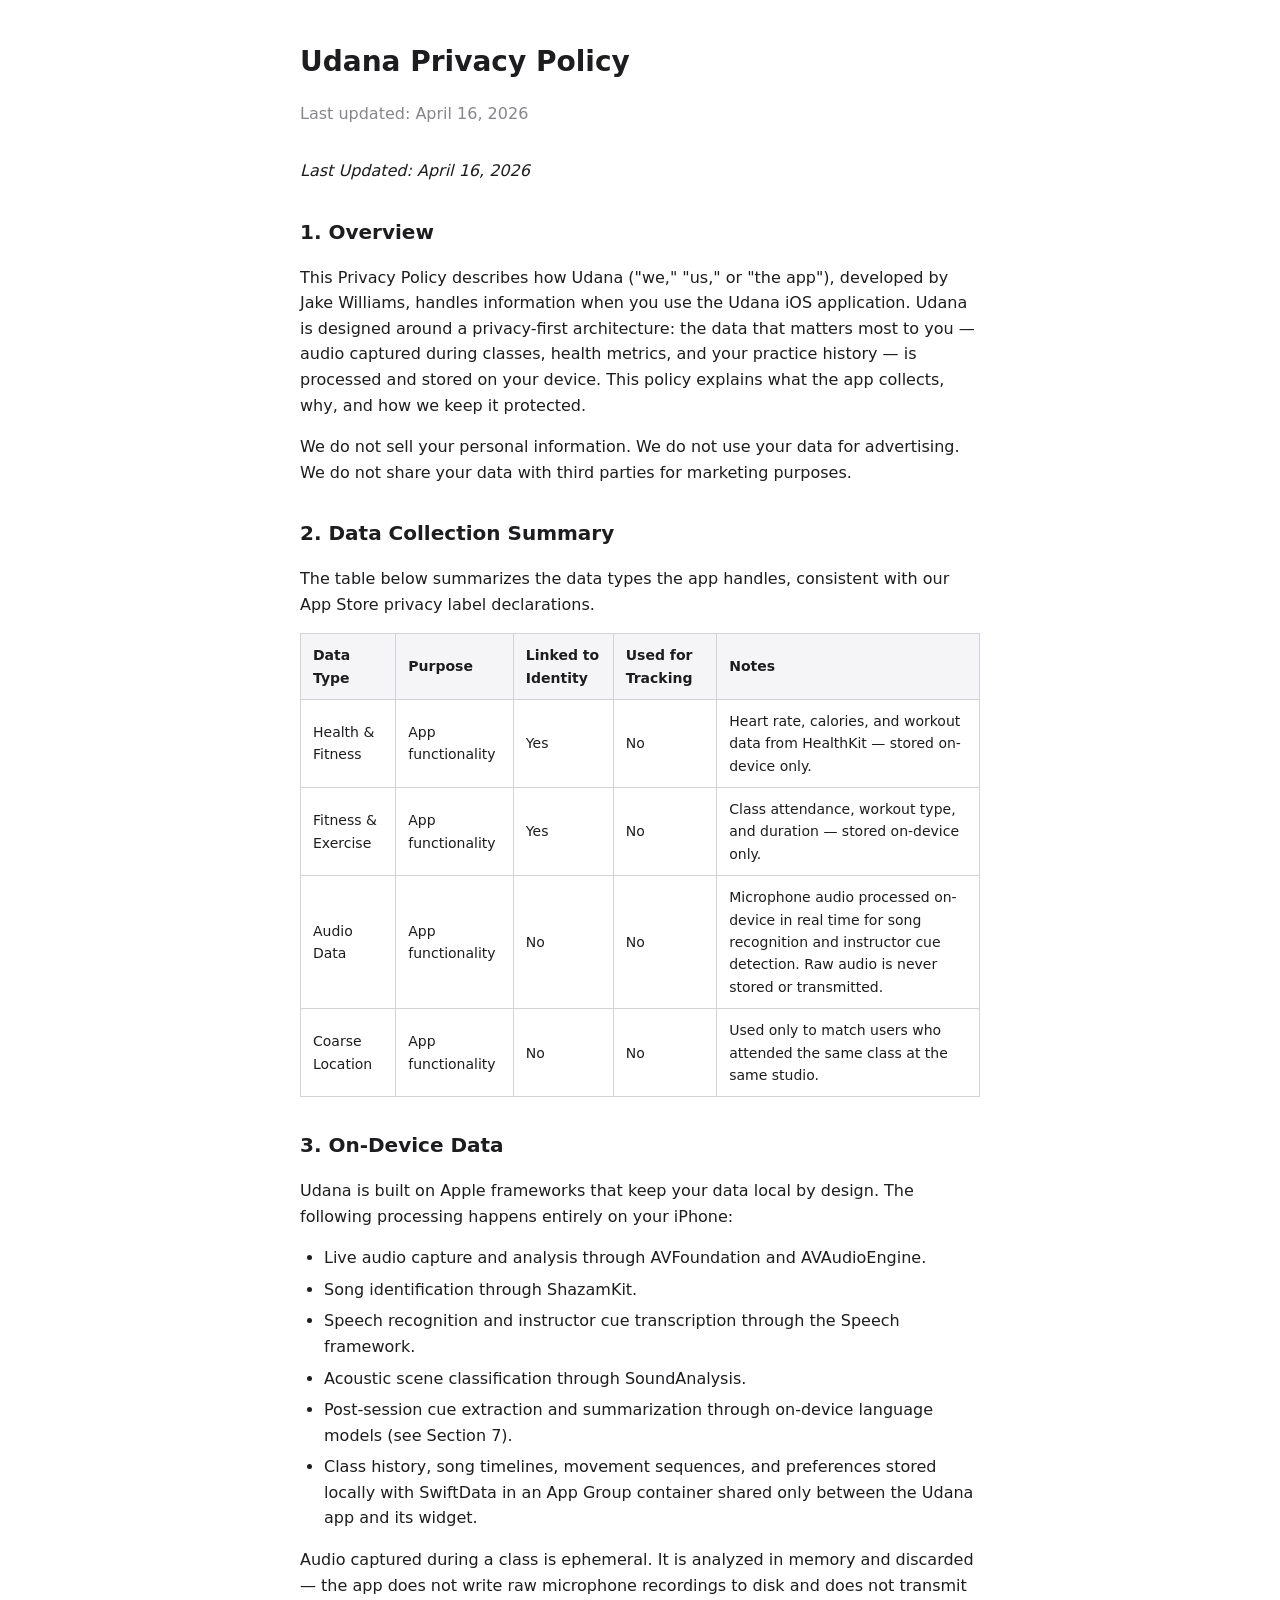
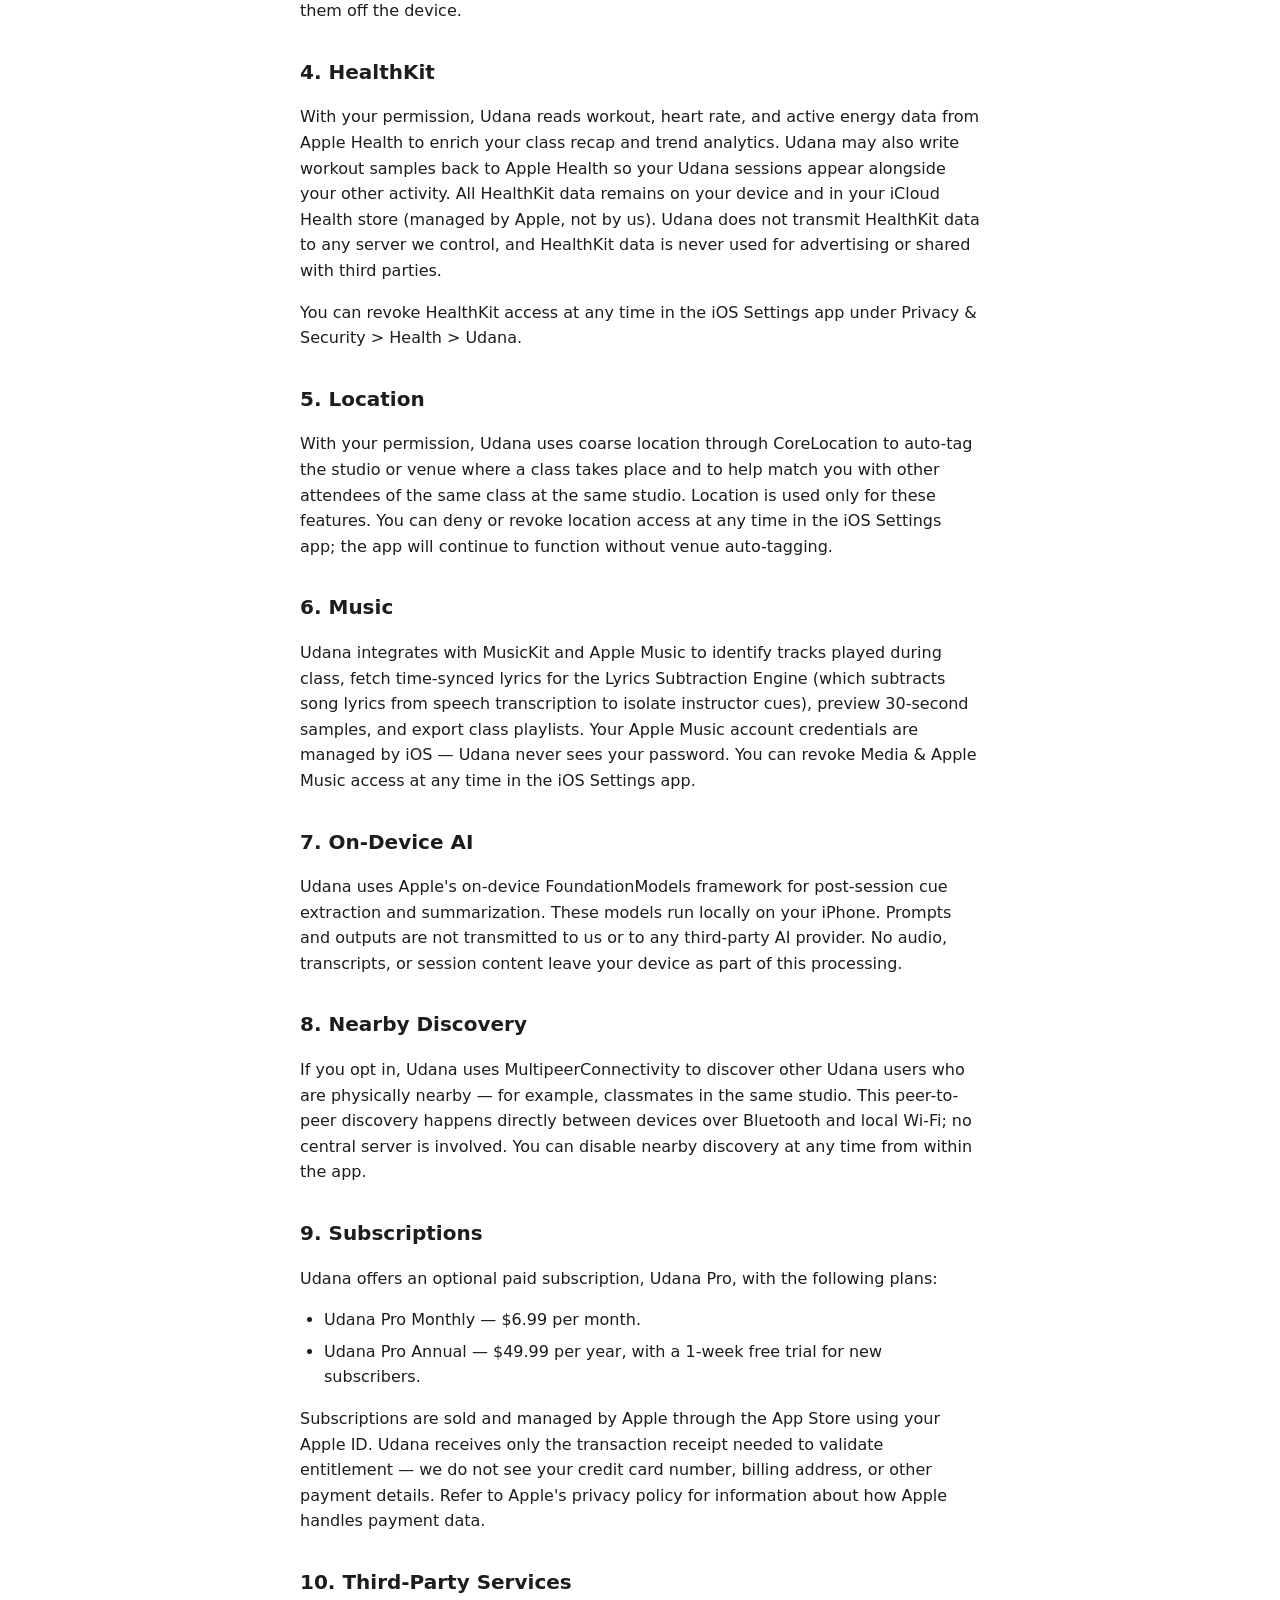
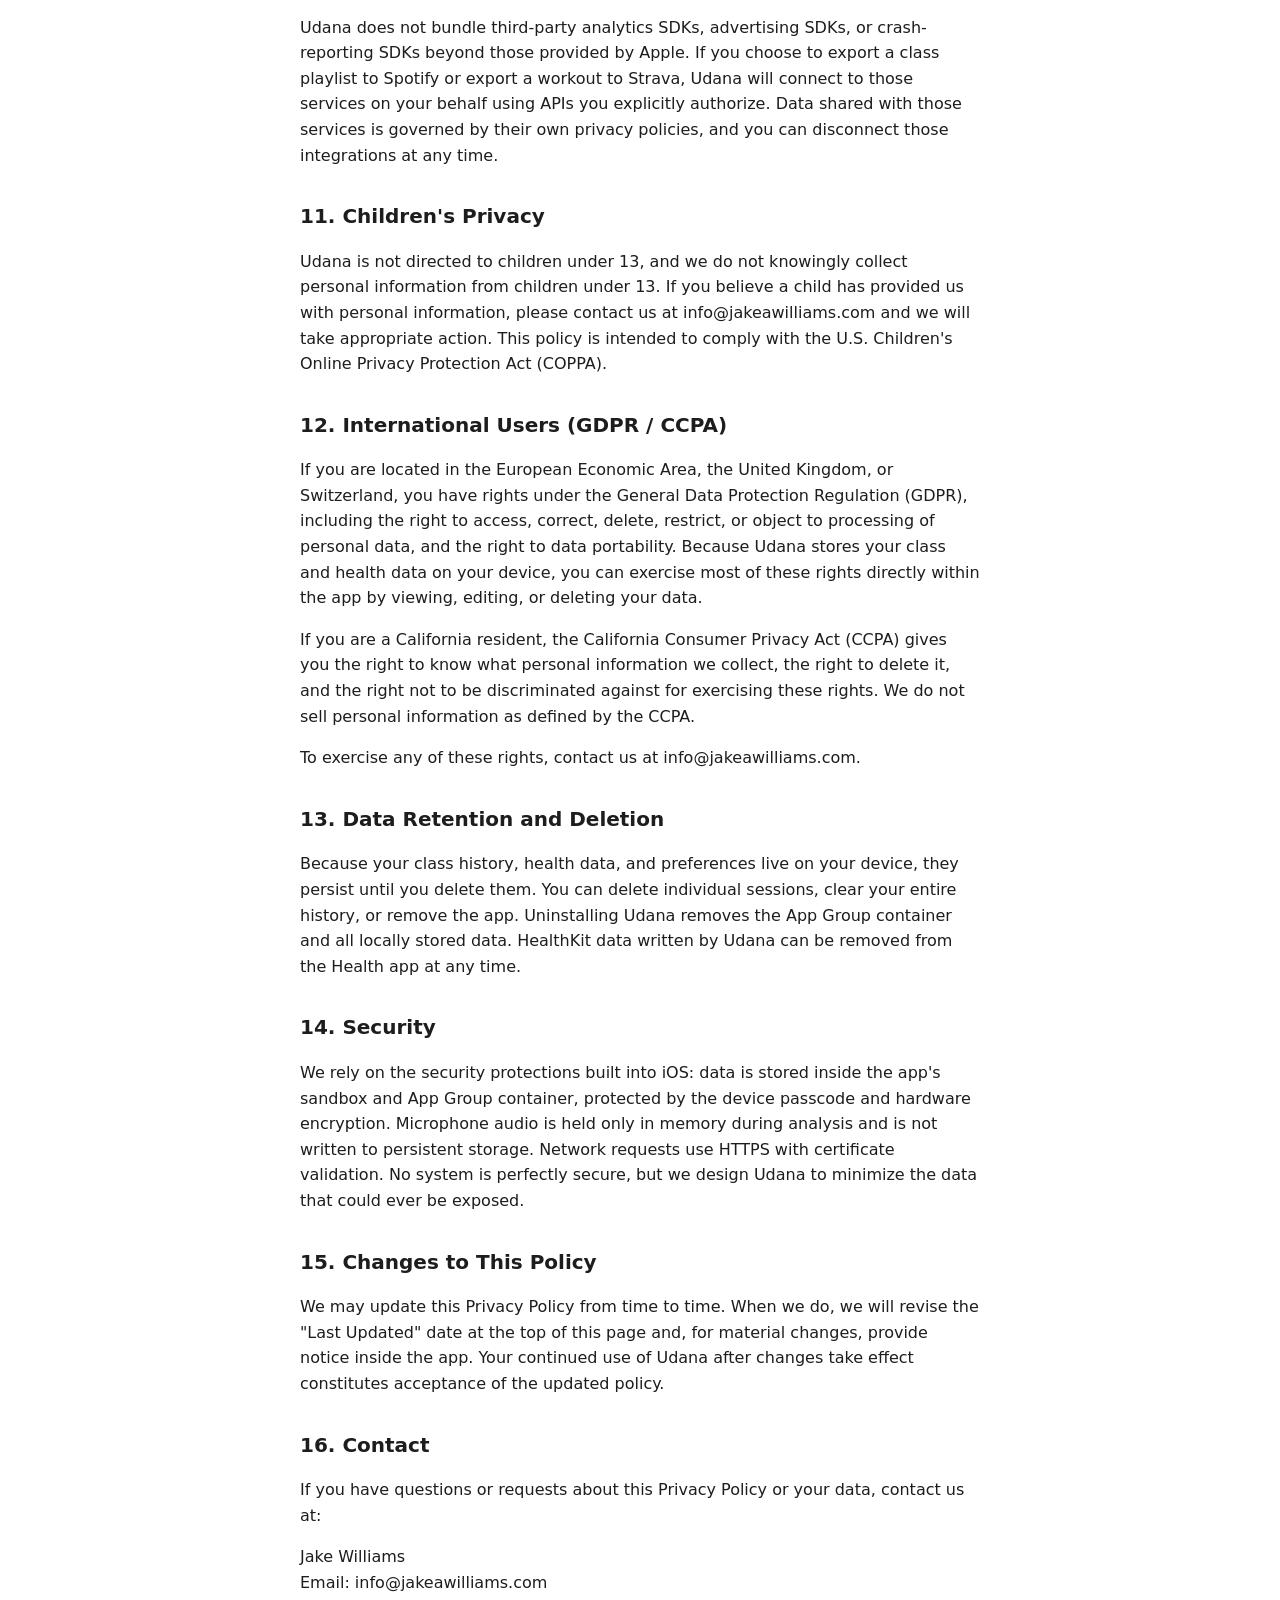
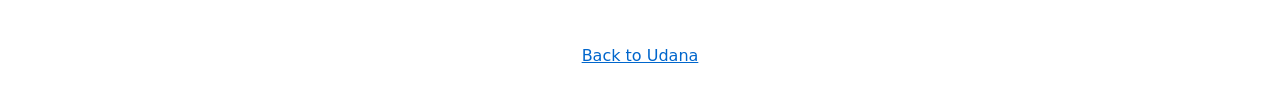
==== privacy-policy.html @ 7297b6dd "chore: initial site scaffold Generated by ios-site skill from Udana's brand book, privacy labels, an" ====
<!DOCTYPE html>
<html lang="en">
<head>
    <meta charset="UTF-8">
    <meta name="viewport" content="width=device-width, initial-scale=1.0">
    <title>Udana — Privacy Policy</title>
    <style>
        body { font-family: -apple-system, system-ui, sans-serif; max-width: 680px; margin: 40px auto; padding: 0 20px; color: #1d1d1f; line-height: 1.6; }
        h1 { font-size: 28px; margin-bottom: 8px; }
        h2 { font-size: 20px; margin-top: 32px; }
        h3 { font-size: 16px; margin-top: 20px; }
        .date { color: #86868b; margin-bottom: 32px; }
        a { color: #0066cc; }
        table { width: 100%; border-collapse: collapse; margin: 16px 0; }
        th, td { border: 1px solid #d2d2d7; padding: 10px 12px; text-align: left; font-size: 14px; }
        th { background: #f5f5f7; font-weight: 600; }
        ul { padding-left: 24px; }
        li { margin-bottom: 6px; }
    </style>
</head>
<body>
    <h1>Udana Privacy Policy</h1>
    <p class="date">Last updated: April 16, 2026</p>

    <p><em>Last Updated: April 16, 2026</em></p><h2>1. Overview</h2><p>This Privacy Policy describes how Udana ("we," "us," or "the app"), developed by Jake Williams, handles information when you use the Udana iOS application. Udana is designed around a privacy-first architecture: the data that matters most to you — audio captured during classes, health metrics, and your practice history — is processed and stored on your device. This policy explains what the app collects, why, and how we keep it protected.</p><p>We do not sell your personal information. We do not use your data for advertising. We do not share your data with third parties for marketing purposes.</p><h2>2. Data Collection Summary</h2><p>The table below summarizes the data types the app handles, consistent with our App Store privacy label declarations.</p><table><tr><th>Data Type</th><th>Purpose</th><th>Linked to Identity</th><th>Used for Tracking</th><th>Notes</th></tr><tr><td>Health &amp; Fitness</td><td>App functionality</td><td>Yes</td><td>No</td><td>Heart rate, calories, and workout data from HealthKit — stored on-device only.</td></tr><tr><td>Fitness &amp; Exercise</td><td>App functionality</td><td>Yes</td><td>No</td><td>Class attendance, workout type, and duration — stored on-device only.</td></tr><tr><td>Audio Data</td><td>App functionality</td><td>No</td><td>No</td><td>Microphone audio processed on-device in real time for song recognition and instructor cue detection. Raw audio is never stored or transmitted.</td></tr><tr><td>Coarse Location</td><td>App functionality</td><td>No</td><td>No</td><td>Used only to match users who attended the same class at the same studio.</td></tr></table><h2>3. On-Device Data</h2><p>Udana is built on Apple frameworks that keep your data local by design. The following processing happens entirely on your iPhone:</p><ul><li>Live audio capture and analysis through AVFoundation and AVAudioEngine.</li><li>Song identification through ShazamKit.</li><li>Speech recognition and instructor cue transcription through the Speech framework.</li><li>Acoustic scene classification through SoundAnalysis.</li><li>Post-session cue extraction and summarization through on-device language models (see Section 7).</li><li>Class history, song timelines, movement sequences, and preferences stored locally with SwiftData in an App Group container shared only between the Udana app and its widget.</li></ul><p>Audio captured during a class is ephemeral. It is analyzed in memory and discarded — the app does not write raw microphone recordings to disk and does not transmit them off the device.</p><h2>4. HealthKit</h2><p>With your permission, Udana reads workout, heart rate, and active energy data from Apple Health to enrich your class recap and trend analytics. Udana may also write workout samples back to Apple Health so your Udana sessions appear alongside your other activity. All HealthKit data remains on your device and in your iCloud Health store (managed by Apple, not by us). Udana does not transmit HealthKit data to any server we control, and HealthKit data is never used for advertising or shared with third parties.</p><p>You can revoke HealthKit access at any time in the iOS Settings app under Privacy &amp; Security &gt; Health &gt; Udana.</p><h2>5. Location</h2><p>With your permission, Udana uses coarse location through CoreLocation to auto-tag the studio or venue where a class takes place and to help match you with other attendees of the same class at the same studio. Location is used only for these features. You can deny or revoke location access at any time in the iOS Settings app; the app will continue to function without venue auto-tagging.</p><h2>6. Music</h2><p>Udana integrates with MusicKit and Apple Music to identify tracks played during class, fetch time-synced lyrics for the Lyrics Subtraction Engine (which subtracts song lyrics from speech transcription to isolate instructor cues), preview 30-second samples, and export class playlists. Your Apple Music account credentials are managed by iOS — Udana never sees your password. You can revoke Media &amp; Apple Music access at any time in the iOS Settings app.</p><h2>7. On-Device AI</h2><p>Udana uses Apple's on-device FoundationModels framework for post-session cue extraction and summarization. These models run locally on your iPhone. Prompts and outputs are not transmitted to us or to any third-party AI provider. No audio, transcripts, or session content leave your device as part of this processing.</p><h2>8. Nearby Discovery</h2><p>If you opt in, Udana uses MultipeerConnectivity to discover other Udana users who are physically nearby — for example, classmates in the same studio. This peer-to-peer discovery happens directly between devices over Bluetooth and local Wi-Fi; no central server is involved. You can disable nearby discovery at any time from within the app.</p><h2>9. Subscriptions</h2><p>Udana offers an optional paid subscription, Udana Pro, with the following plans:</p><ul><li>Udana Pro Monthly — $6.99 per month.</li><li>Udana Pro Annual — $49.99 per year, with a 1-week free trial for new subscribers.</li></ul><p>Subscriptions are sold and managed by Apple through the App Store using your Apple ID. Udana receives only the transaction receipt needed to validate entitlement — we do not see your credit card number, billing address, or other payment details. Refer to Apple's privacy policy for information about how Apple handles payment data.</p><h2>10. Third-Party Services</h2><p>Udana does not bundle third-party analytics SDKs, advertising SDKs, or crash-reporting SDKs beyond those provided by Apple. If you choose to export a class playlist to Spotify or export a workout to Strava, Udana will connect to those services on your behalf using APIs you explicitly authorize. Data shared with those services is governed by their own privacy policies, and you can disconnect those integrations at any time.</p><h2>11. Children's Privacy</h2><p>Udana is not directed to children under 13, and we do not knowingly collect personal information from children under 13. If you believe a child has provided us with personal information, please contact us at info@jakeawilliams.com and we will take appropriate action. This policy is intended to comply with the U.S. Children's Online Privacy Protection Act (COPPA).</p><h2>12. International Users (GDPR / CCPA)</h2><p>If you are located in the European Economic Area, the United Kingdom, or Switzerland, you have rights under the General Data Protection Regulation (GDPR), including the right to access, correct, delete, restrict, or object to processing of personal data, and the right to data portability. Because Udana stores your class and health data on your device, you can exercise most of these rights directly within the app by viewing, editing, or deleting your data.</p><p>If you are a California resident, the California Consumer Privacy Act (CCPA) gives you the right to know what personal information we collect, the right to delete it, and the right not to be discriminated against for exercising these rights. We do not sell personal information as defined by the CCPA.</p><p>To exercise any of these rights, contact us at info@jakeawilliams.com.</p><h2>13. Data Retention and Deletion</h2><p>Because your class history, health data, and preferences live on your device, they persist until you delete them. You can delete individual sessions, clear your entire history, or remove the app. Uninstalling Udana removes the App Group container and all locally stored data. HealthKit data written by Udana can be removed from the Health app at any time.</p><h2>14. Security</h2><p>We rely on the security protections built into iOS: data is stored inside the app's sandbox and App Group container, protected by the device passcode and hardware encryption. Microphone audio is held only in memory during analysis and is not written to persistent storage. Network requests use HTTPS with certificate validation. No system is perfectly secure, but we design Udana to minimize the data that could ever be exposed.</p><h2>15. Changes to This Policy</h2><p>We may update this Privacy Policy from time to time. When we do, we will revise the "Last Updated" date at the top of this page and, for material changes, provide notice inside the app. Your continued use of Udana after changes take effect constitutes acceptance of the updated policy.</p><h2>16. Contact</h2><p>If you have questions or requests about this Privacy Policy or your data, contact us at:</p><p>Jake Williams<br>Email: info@jakeawilliams.com</p>

    <p style="margin-top: 48px; text-align: center;"><a href="index.html">Back to Udana</a></p>
</body>
</html>
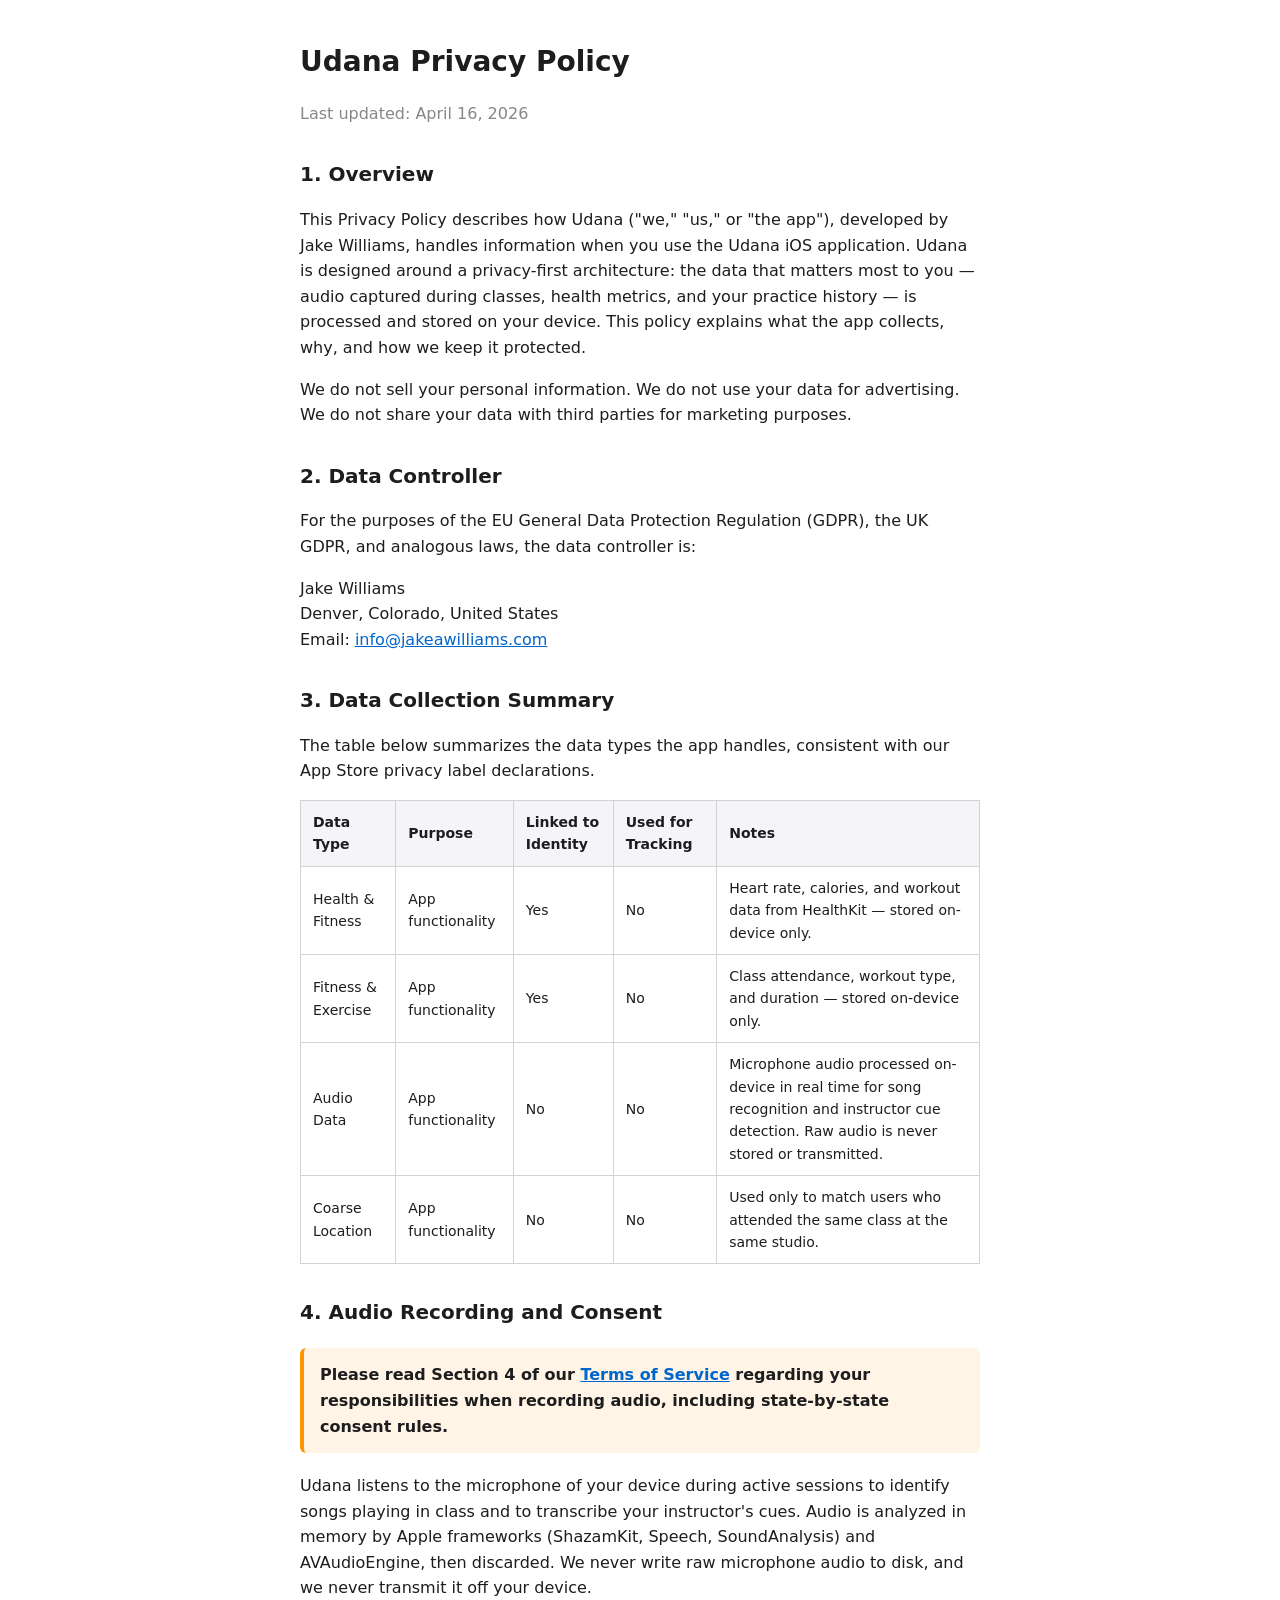
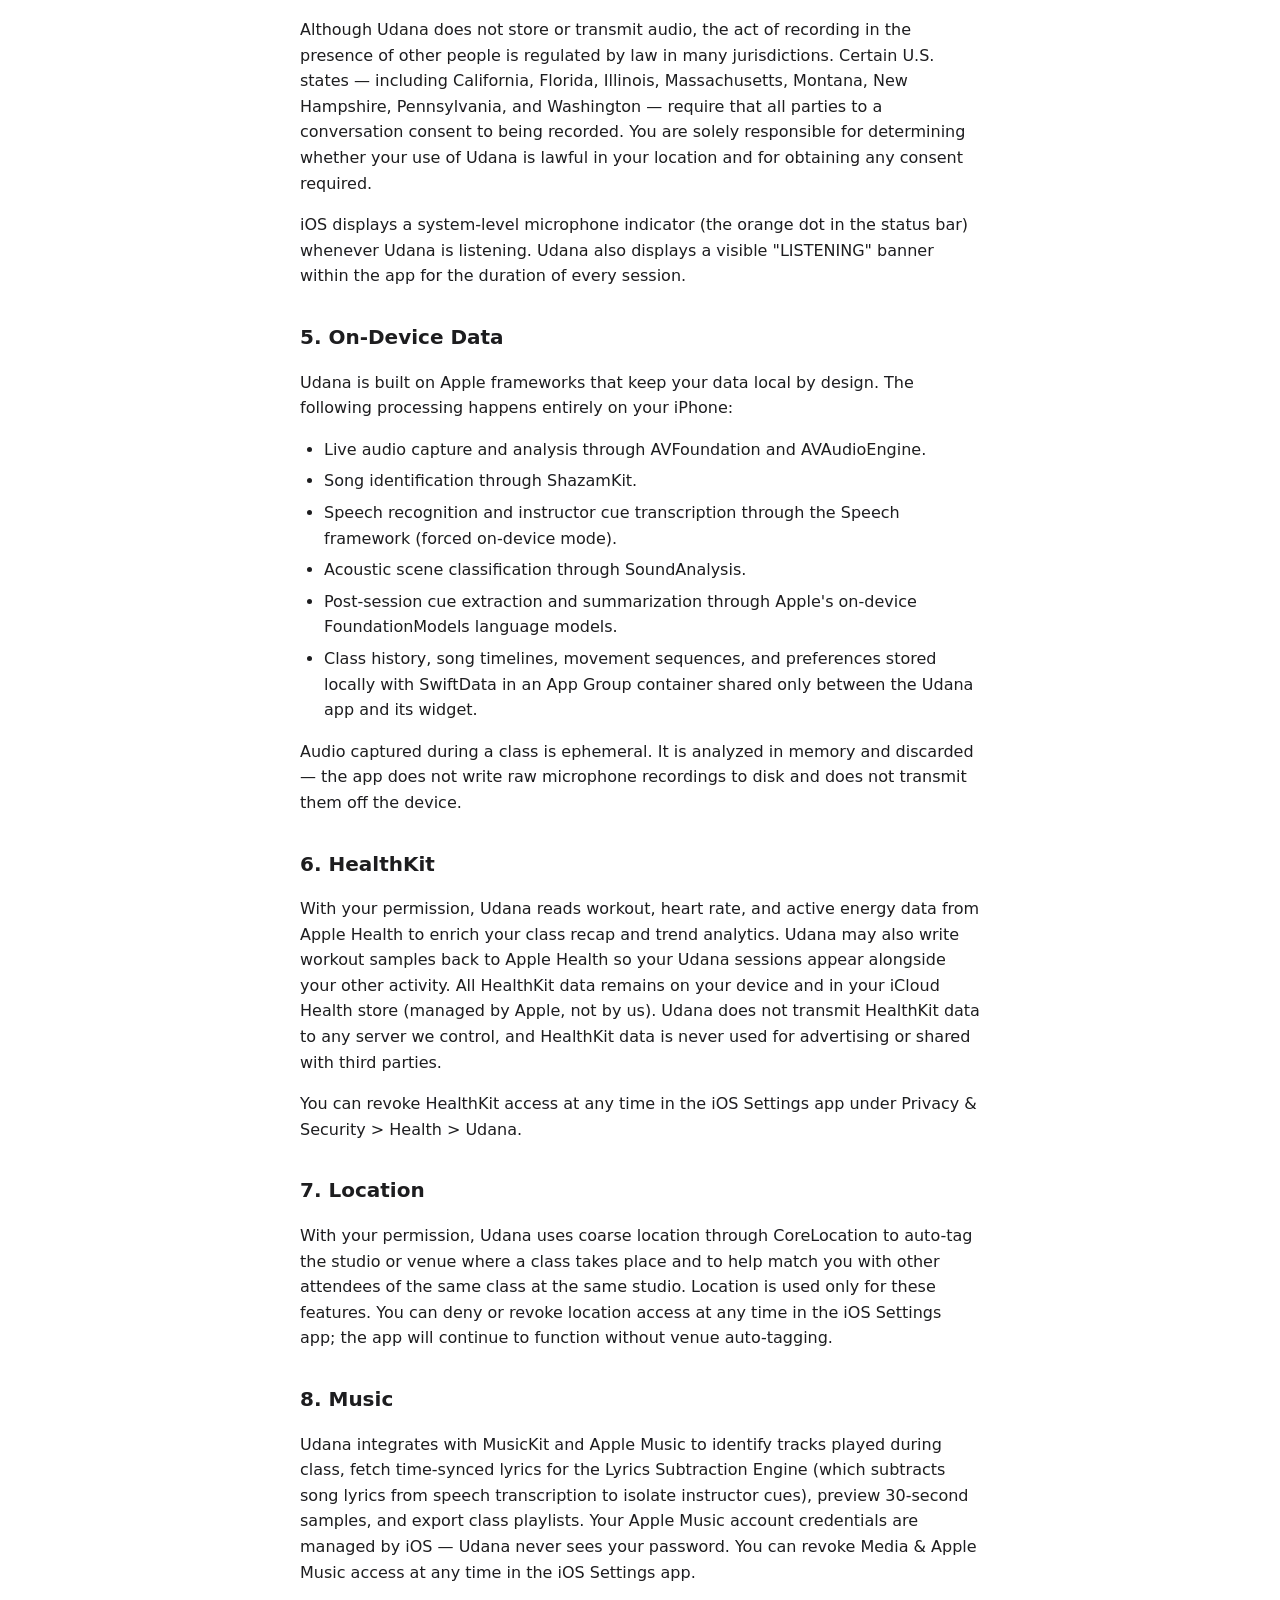
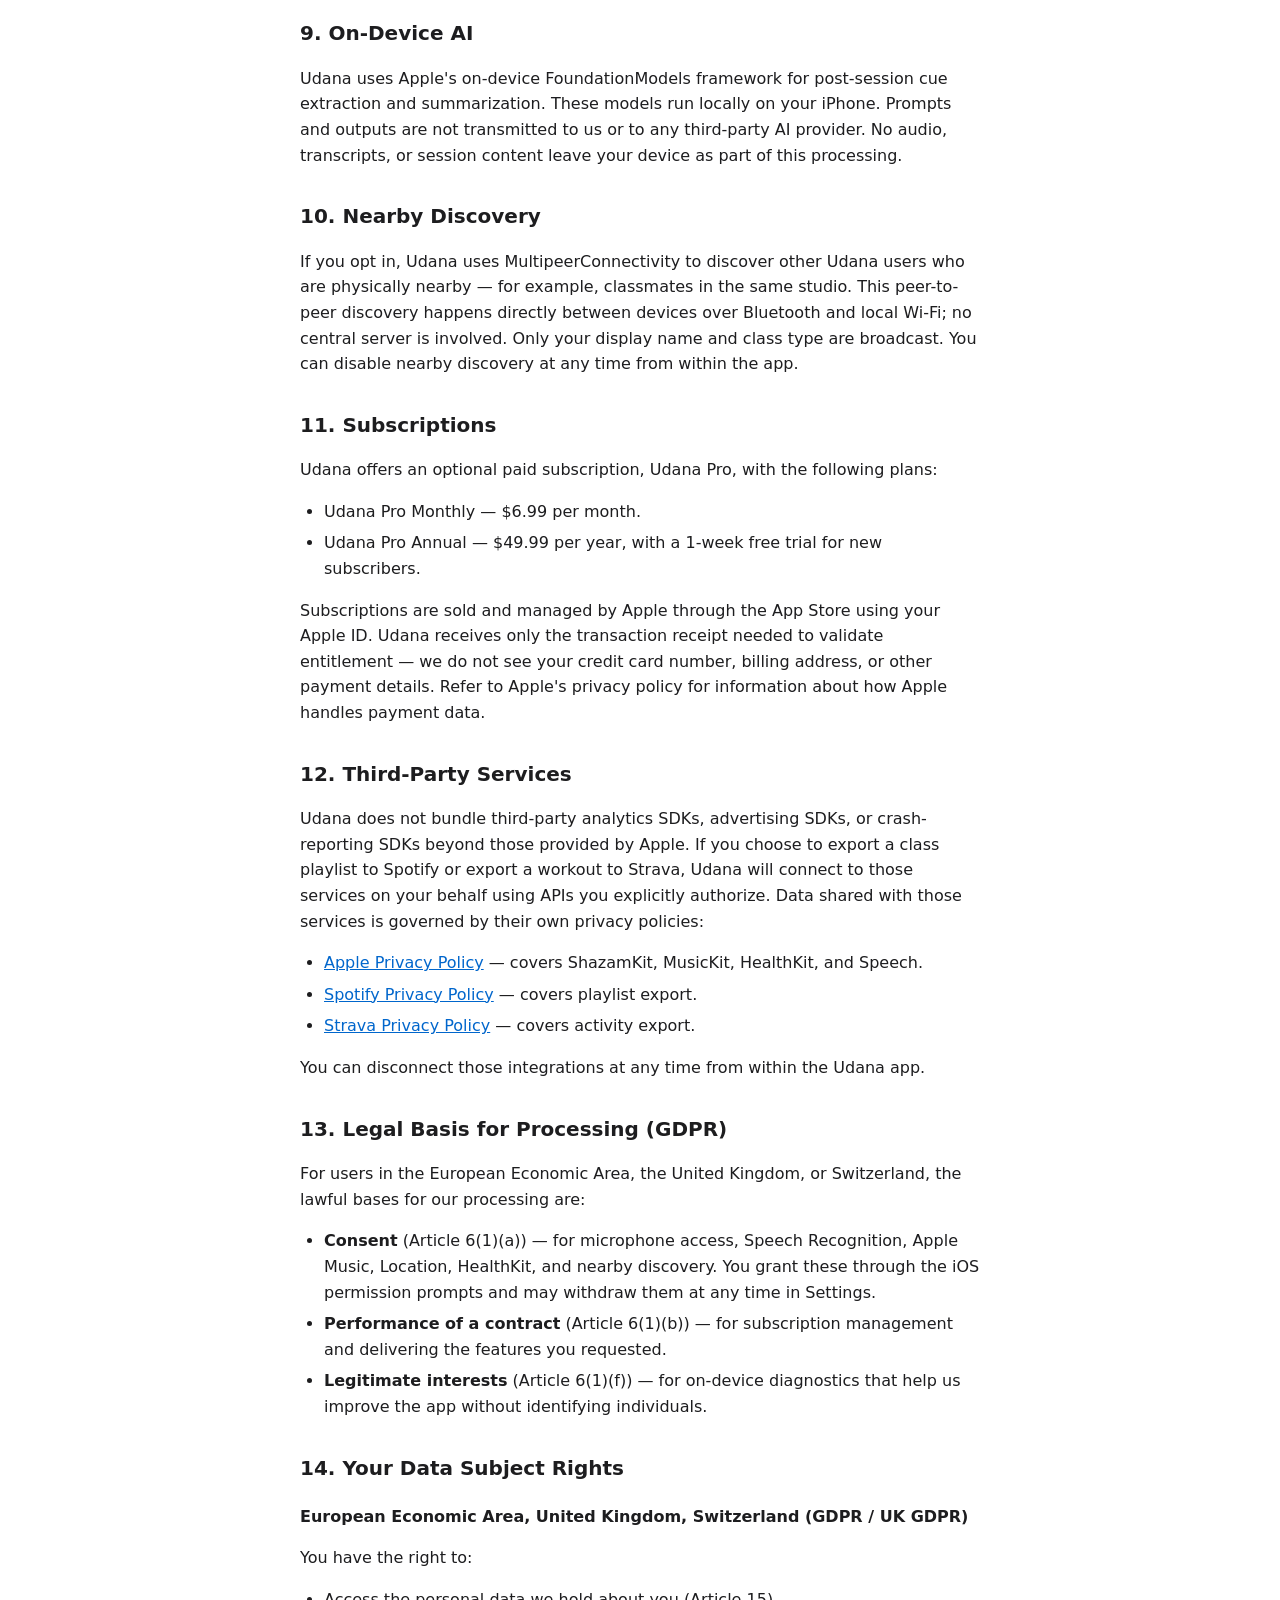
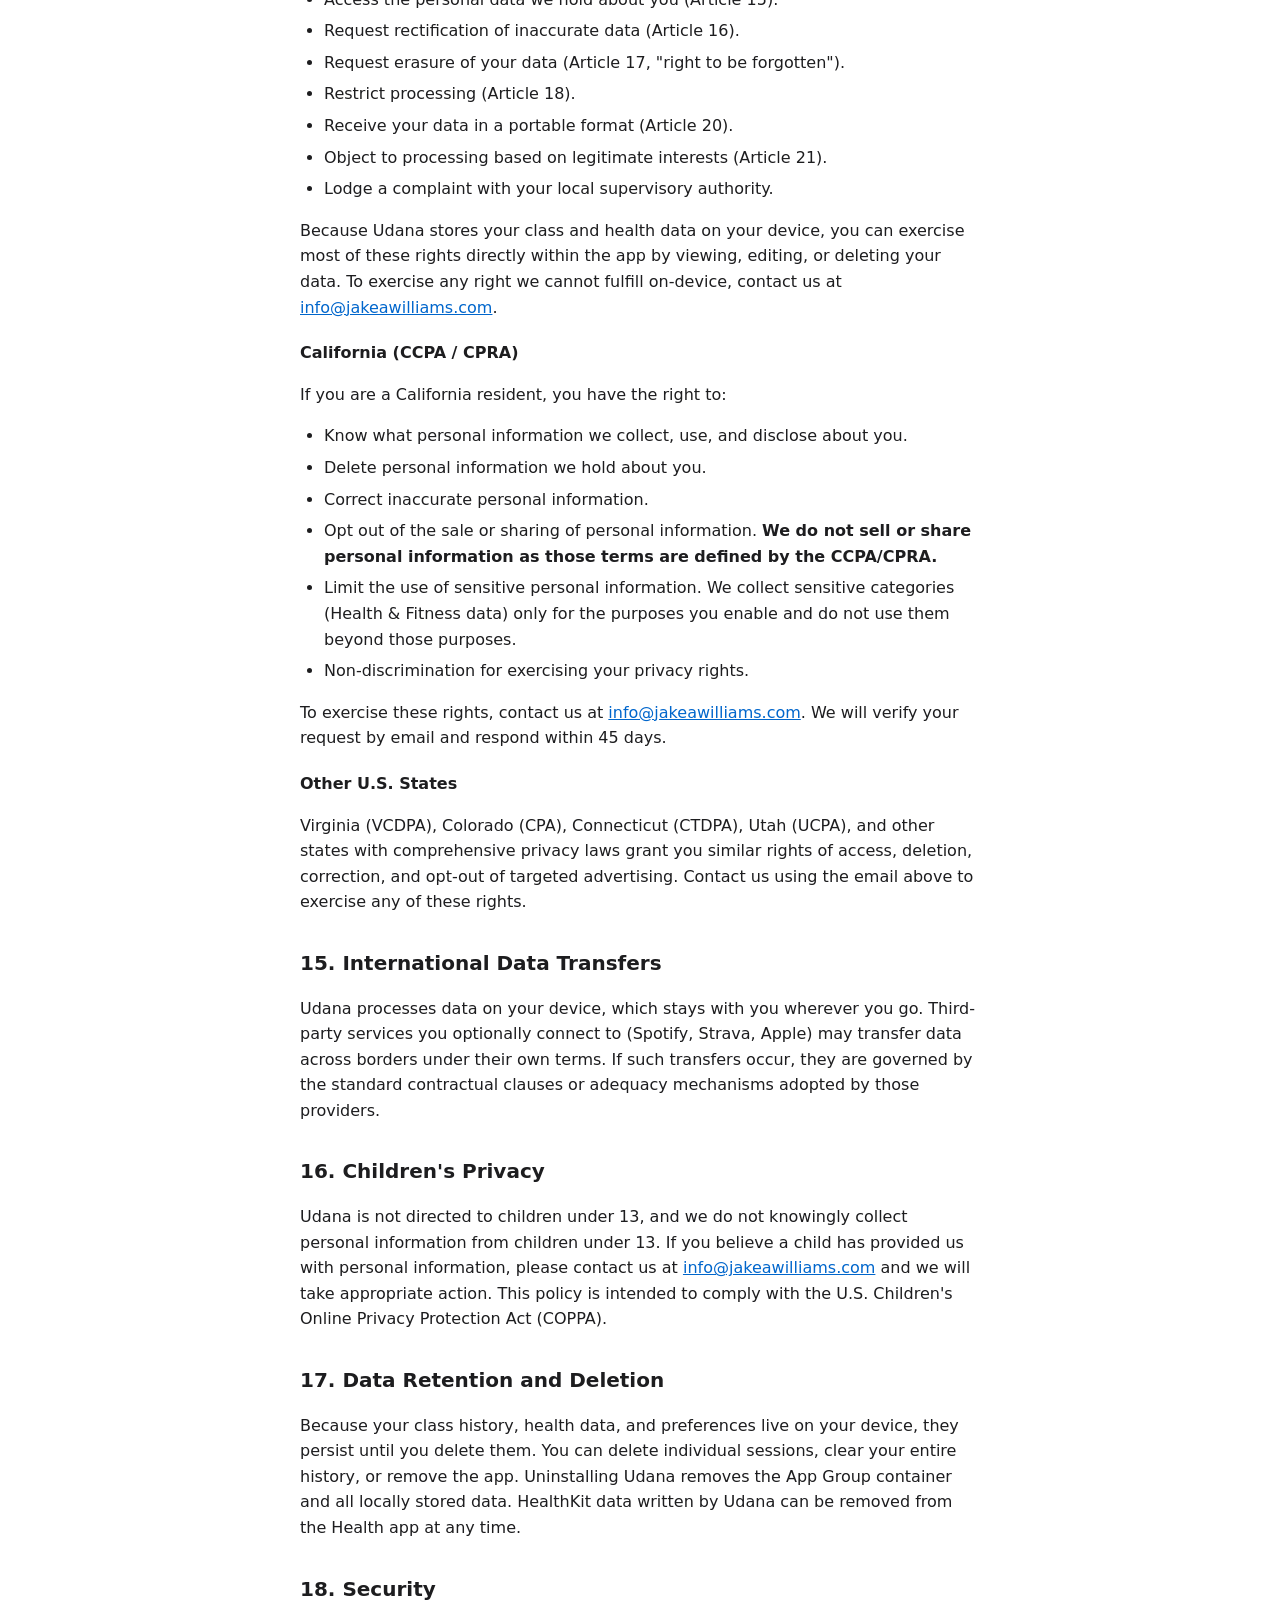
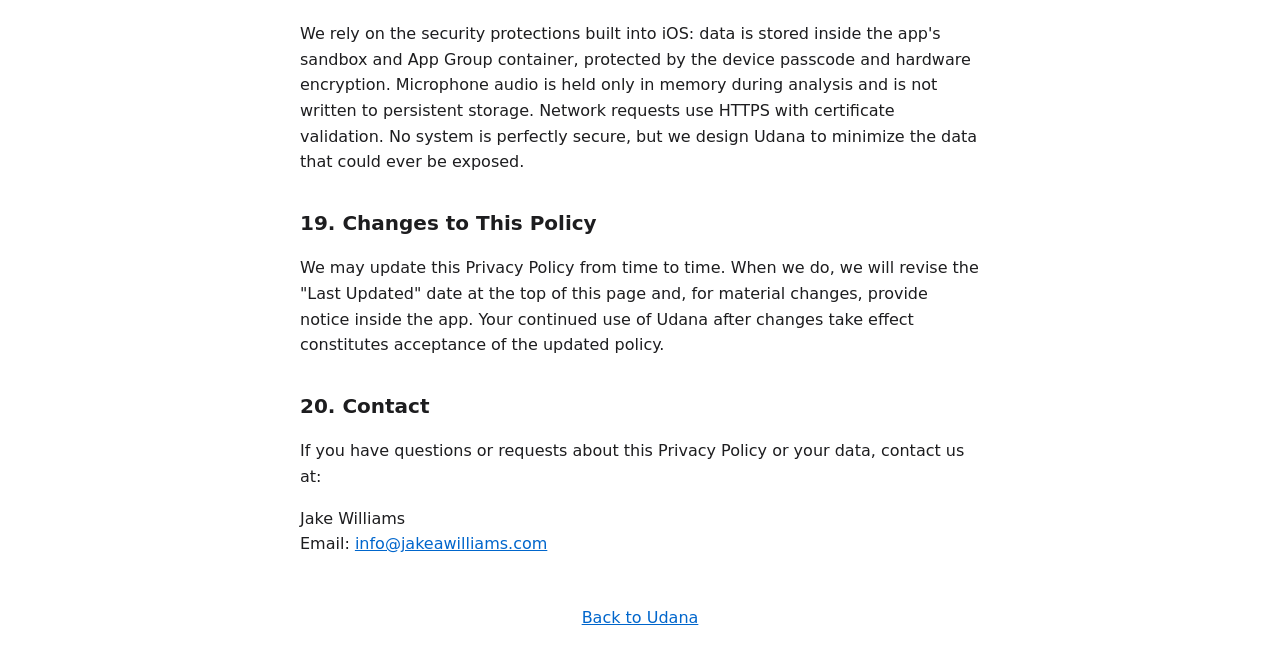
==== commit 4ab9e832: "docs(legal): expand Privacy Policy + Terms with state-by-state recording consent Add Section 4 to Te" ====
--- a/privacy-policy.html
+++ b/privacy-policy.html
@@ -10,6 +10,7 @@
         h2 { font-size: 20px; margin-top: 32px; }
         h3 { font-size: 16px; margin-top: 20px; }
         .date { color: #86868b; margin-bottom: 32px; }
+        .callout { background: #fff4e5; border-left: 4px solid #ff9500; padding: 14px 16px; border-radius: 6px; margin: 20px 0; }
         a { color: #0066cc; }
         table { width: 100%; border-collapse: collapse; margin: 16px 0; }
         th, td { border: 1px solid #d2d2d7; padding: 10px 12px; text-align: left; font-size: 14px; }
@@ -22,7 +23,132 @@
     <h1>Udana Privacy Policy</h1>
     <p class="date">Last updated: April 16, 2026</p>
 
-    <p><em>Last Updated: April 16, 2026</em></p><h2>1. Overview</h2><p>This Privacy Policy describes how Udana ("we," "us," or "the app"), developed by Jake Williams, handles information when you use the Udana iOS application. Udana is designed around a privacy-first architecture: the data that matters most to you — audio captured during classes, health metrics, and your practice history — is processed and stored on your device. This policy explains what the app collects, why, and how we keep it protected.</p><p>We do not sell your personal information. We do not use your data for advertising. We do not share your data with third parties for marketing purposes.</p><h2>2. Data Collection Summary</h2><p>The table below summarizes the data types the app handles, consistent with our App Store privacy label declarations.</p><table><tr><th>Data Type</th><th>Purpose</th><th>Linked to Identity</th><th>Used for Tracking</th><th>Notes</th></tr><tr><td>Health &amp; Fitness</td><td>App functionality</td><td>Yes</td><td>No</td><td>Heart rate, calories, and workout data from HealthKit — stored on-device only.</td></tr><tr><td>Fitness &amp; Exercise</td><td>App functionality</td><td>Yes</td><td>No</td><td>Class attendance, workout type, and duration — stored on-device only.</td></tr><tr><td>Audio Data</td><td>App functionality</td><td>No</td><td>No</td><td>Microphone audio processed on-device in real time for song recognition and instructor cue detection. Raw audio is never stored or transmitted.</td></tr><tr><td>Coarse Location</td><td>App functionality</td><td>No</td><td>No</td><td>Used only to match users who attended the same class at the same studio.</td></tr></table><h2>3. On-Device Data</h2><p>Udana is built on Apple frameworks that keep your data local by design. The following processing happens entirely on your iPhone:</p><ul><li>Live audio capture and analysis through AVFoundation and AVAudioEngine.</li><li>Song identification through ShazamKit.</li><li>Speech recognition and instructor cue transcription through the Speech framework.</li><li>Acoustic scene classification through SoundAnalysis.</li><li>Post-session cue extraction and summarization through on-device language models (see Section 7).</li><li>Class history, song timelines, movement sequences, and preferences stored locally with SwiftData in an App Group container shared only between the Udana app and its widget.</li></ul><p>Audio captured during a class is ephemeral. It is analyzed in memory and discarded — the app does not write raw microphone recordings to disk and does not transmit them off the device.</p><h2>4. HealthKit</h2><p>With your permission, Udana reads workout, heart rate, and active energy data from Apple Health to enrich your class recap and trend analytics. Udana may also write workout samples back to Apple Health so your Udana sessions appear alongside your other activity. All HealthKit data remains on your device and in your iCloud Health store (managed by Apple, not by us). Udana does not transmit HealthKit data to any server we control, and HealthKit data is never used for advertising or shared with third parties.</p><p>You can revoke HealthKit access at any time in the iOS Settings app under Privacy &amp; Security &gt; Health &gt; Udana.</p><h2>5. Location</h2><p>With your permission, Udana uses coarse location through CoreLocation to auto-tag the studio or venue where a class takes place and to help match you with other attendees of the same class at the same studio. Location is used only for these features. You can deny or revoke location access at any time in the iOS Settings app; the app will continue to function without venue auto-tagging.</p><h2>6. Music</h2><p>Udana integrates with MusicKit and Apple Music to identify tracks played during class, fetch time-synced lyrics for the Lyrics Subtraction Engine (which subtracts song lyrics from speech transcription to isolate instructor cues), preview 30-second samples, and export class playlists. Your Apple Music account credentials are managed by iOS — Udana never sees your password. You can revoke Media &amp; Apple Music access at any time in the iOS Settings app.</p><h2>7. On-Device AI</h2><p>Udana uses Apple's on-device FoundationModels framework for post-session cue extraction and summarization. These models run locally on your iPhone. Prompts and outputs are not transmitted to us or to any third-party AI provider. No audio, transcripts, or session content leave your device as part of this processing.</p><h2>8. Nearby Discovery</h2><p>If you opt in, Udana uses MultipeerConnectivity to discover other Udana users who are physically nearby — for example, classmates in the same studio. This peer-to-peer discovery happens directly between devices over Bluetooth and local Wi-Fi; no central server is involved. You can disable nearby discovery at any time from within the app.</p><h2>9. Subscriptions</h2><p>Udana offers an optional paid subscription, Udana Pro, with the following plans:</p><ul><li>Udana Pro Monthly — $6.99 per month.</li><li>Udana Pro Annual — $49.99 per year, with a 1-week free trial for new subscribers.</li></ul><p>Subscriptions are sold and managed by Apple through the App Store using your Apple ID. Udana receives only the transaction receipt needed to validate entitlement — we do not see your credit card number, billing address, or other payment details. Refer to Apple's privacy policy for information about how Apple handles payment data.</p><h2>10. Third-Party Services</h2><p>Udana does not bundle third-party analytics SDKs, advertising SDKs, or crash-reporting SDKs beyond those provided by Apple. If you choose to export a class playlist to Spotify or export a workout to Strava, Udana will connect to those services on your behalf using APIs you explicitly authorize. Data shared with those services is governed by their own privacy policies, and you can disconnect those integrations at any time.</p><h2>11. Children's Privacy</h2><p>Udana is not directed to children under 13, and we do not knowingly collect personal information from children under 13. If you believe a child has provided us with personal information, please contact us at info@jakeawilliams.com and we will take appropriate action. This policy is intended to comply with the U.S. Children's Online Privacy Protection Act (COPPA).</p><h2>12. International Users (GDPR / CCPA)</h2><p>If you are located in the European Economic Area, the United Kingdom, or Switzerland, you have rights under the General Data Protection Regulation (GDPR), including the right to access, correct, delete, restrict, or object to processing of personal data, and the right to data portability. Because Udana stores your class and health data on your device, you can exercise most of these rights directly within the app by viewing, editing, or deleting your data.</p><p>If you are a California resident, the California Consumer Privacy Act (CCPA) gives you the right to know what personal information we collect, the right to delete it, and the right not to be discriminated against for exercising these rights. We do not sell personal information as defined by the CCPA.</p><p>To exercise any of these rights, contact us at info@jakeawilliams.com.</p><h2>13. Data Retention and Deletion</h2><p>Because your class history, health data, and preferences live on your device, they persist until you delete them. You can delete individual sessions, clear your entire history, or remove the app. Uninstalling Udana removes the App Group container and all locally stored data. HealthKit data written by Udana can be removed from the Health app at any time.</p><h2>14. Security</h2><p>We rely on the security protections built into iOS: data is stored inside the app's sandbox and App Group container, protected by the device passcode and hardware encryption. Microphone audio is held only in memory during analysis and is not written to persistent storage. Network requests use HTTPS with certificate validation. No system is perfectly secure, but we design Udana to minimize the data that could ever be exposed.</p><h2>15. Changes to This Policy</h2><p>We may update this Privacy Policy from time to time. When we do, we will revise the "Last Updated" date at the top of this page and, for material changes, provide notice inside the app. Your continued use of Udana after changes take effect constitutes acceptance of the updated policy.</p><h2>16. Contact</h2><p>If you have questions or requests about this Privacy Policy or your data, contact us at:</p><p>Jake Williams<br>Email: info@jakeawilliams.com</p>
+    <h2>1. Overview</h2>
+    <p>This Privacy Policy describes how Udana ("we," "us," or "the app"), developed by Jake Williams, handles information when you use the Udana iOS application. Udana is designed around a privacy-first architecture: the data that matters most to you — audio captured during classes, health metrics, and your practice history — is processed and stored on your device. This policy explains what the app collects, why, and how we keep it protected.</p>
+    <p>We do not sell your personal information. We do not use your data for advertising. We do not share your data with third parties for marketing purposes.</p>
+
+    <h2>2. Data Controller</h2>
+    <p>For the purposes of the EU General Data Protection Regulation (GDPR), the UK GDPR, and analogous laws, the data controller is:</p>
+    <p>Jake Williams<br>Denver, Colorado, United States<br>Email: <a href="mailto:info@jakeawilliams.com">info@jakeawilliams.com</a></p>
+
+    <h2>3. Data Collection Summary</h2>
+    <p>The table below summarizes the data types the app handles, consistent with our App Store privacy label declarations.</p>
+    <table>
+        <tr><th>Data Type</th><th>Purpose</th><th>Linked to Identity</th><th>Used for Tracking</th><th>Notes</th></tr>
+        <tr><td>Health &amp; Fitness</td><td>App functionality</td><td>Yes</td><td>No</td><td>Heart rate, calories, and workout data from HealthKit — stored on-device only.</td></tr>
+        <tr><td>Fitness &amp; Exercise</td><td>App functionality</td><td>Yes</td><td>No</td><td>Class attendance, workout type, and duration — stored on-device only.</td></tr>
+        <tr><td>Audio Data</td><td>App functionality</td><td>No</td><td>No</td><td>Microphone audio processed on-device in real time for song recognition and instructor cue detection. Raw audio is never stored or transmitted.</td></tr>
+        <tr><td>Coarse Location</td><td>App functionality</td><td>No</td><td>No</td><td>Used only to match users who attended the same class at the same studio.</td></tr>
+    </table>
+
+    <h2>4. Audio Recording and Consent</h2>
+    <div class="callout">
+        <strong>Please read Section 4 of our <a href="terms-of-service.html">Terms of Service</a> regarding your responsibilities when recording audio, including state-by-state consent rules.</strong>
+    </div>
+    <p>Udana listens to the microphone of your device during active sessions to identify songs playing in class and to transcribe your instructor's cues. Audio is analyzed in memory by Apple frameworks (ShazamKit, Speech, SoundAnalysis) and AVAudioEngine, then discarded. We never write raw microphone audio to disk, and we never transmit it off your device.</p>
+    <p>Although Udana does not store or transmit audio, the act of recording in the presence of other people is regulated by law in many jurisdictions. Certain U.S. states — including California, Florida, Illinois, Massachusetts, Montana, New Hampshire, Pennsylvania, and Washington — require that all parties to a conversation consent to being recorded. You are solely responsible for determining whether your use of Udana is lawful in your location and for obtaining any consent required.</p>
+    <p>iOS displays a system-level microphone indicator (the orange dot in the status bar) whenever Udana is listening. Udana also displays a visible "LISTENING" banner within the app for the duration of every session.</p>
+
+    <h2>5. On-Device Data</h2>
+    <p>Udana is built on Apple frameworks that keep your data local by design. The following processing happens entirely on your iPhone:</p>
+    <ul>
+        <li>Live audio capture and analysis through AVFoundation and AVAudioEngine.</li>
+        <li>Song identification through ShazamKit.</li>
+        <li>Speech recognition and instructor cue transcription through the Speech framework (forced on-device mode).</li>
+        <li>Acoustic scene classification through SoundAnalysis.</li>
+        <li>Post-session cue extraction and summarization through Apple's on-device FoundationModels language models.</li>
+        <li>Class history, song timelines, movement sequences, and preferences stored locally with SwiftData in an App Group container shared only between the Udana app and its widget.</li>
+    </ul>
+    <p>Audio captured during a class is ephemeral. It is analyzed in memory and discarded — the app does not write raw microphone recordings to disk and does not transmit them off the device.</p>
+
+    <h2>6. HealthKit</h2>
+    <p>With your permission, Udana reads workout, heart rate, and active energy data from Apple Health to enrich your class recap and trend analytics. Udana may also write workout samples back to Apple Health so your Udana sessions appear alongside your other activity. All HealthKit data remains on your device and in your iCloud Health store (managed by Apple, not by us). Udana does not transmit HealthKit data to any server we control, and HealthKit data is never used for advertising or shared with third parties.</p>
+    <p>You can revoke HealthKit access at any time in the iOS Settings app under Privacy &amp; Security &gt; Health &gt; Udana.</p>
+
+    <h2>7. Location</h2>
+    <p>With your permission, Udana uses coarse location through CoreLocation to auto-tag the studio or venue where a class takes place and to help match you with other attendees of the same class at the same studio. Location is used only for these features. You can deny or revoke location access at any time in the iOS Settings app; the app will continue to function without venue auto-tagging.</p>
+
+    <h2>8. Music</h2>
+    <p>Udana integrates with MusicKit and Apple Music to identify tracks played during class, fetch time-synced lyrics for the Lyrics Subtraction Engine (which subtracts song lyrics from speech transcription to isolate instructor cues), preview 30-second samples, and export class playlists. Your Apple Music account credentials are managed by iOS — Udana never sees your password. You can revoke Media &amp; Apple Music access at any time in the iOS Settings app.</p>
+
+    <h2>9. On-Device AI</h2>
+    <p>Udana uses Apple's on-device FoundationModels framework for post-session cue extraction and summarization. These models run locally on your iPhone. Prompts and outputs are not transmitted to us or to any third-party AI provider. No audio, transcripts, or session content leave your device as part of this processing.</p>
+
+    <h2>10. Nearby Discovery</h2>
+    <p>If you opt in, Udana uses MultipeerConnectivity to discover other Udana users who are physically nearby — for example, classmates in the same studio. This peer-to-peer discovery happens directly between devices over Bluetooth and local Wi-Fi; no central server is involved. Only your display name and class type are broadcast. You can disable nearby discovery at any time from within the app.</p>
+
+    <h2>11. Subscriptions</h2>
+    <p>Udana offers an optional paid subscription, Udana Pro, with the following plans:</p>
+    <ul>
+        <li>Udana Pro Monthly — $6.99 per month.</li>
+        <li>Udana Pro Annual — $49.99 per year, with a 1-week free trial for new subscribers.</li>
+    </ul>
+    <p>Subscriptions are sold and managed by Apple through the App Store using your Apple ID. Udana receives only the transaction receipt needed to validate entitlement — we do not see your credit card number, billing address, or other payment details. Refer to Apple's privacy policy for information about how Apple handles payment data.</p>
+
+    <h2>12. Third-Party Services</h2>
+    <p>Udana does not bundle third-party analytics SDKs, advertising SDKs, or crash-reporting SDKs beyond those provided by Apple. If you choose to export a class playlist to Spotify or export a workout to Strava, Udana will connect to those services on your behalf using APIs you explicitly authorize. Data shared with those services is governed by their own privacy policies:</p>
+    <ul>
+        <li><a href="https://www.apple.com/legal/privacy/">Apple Privacy Policy</a> — covers ShazamKit, MusicKit, HealthKit, and Speech.</li>
+        <li><a href="https://www.spotify.com/us/legal/privacy-policy/">Spotify Privacy Policy</a> — covers playlist export.</li>
+        <li><a href="https://www.strava.com/legal/privacy">Strava Privacy Policy</a> — covers activity export.</li>
+    </ul>
+    <p>You can disconnect those integrations at any time from within the Udana app.</p>
+
+    <h2>13. Legal Basis for Processing (GDPR)</h2>
+    <p>For users in the European Economic Area, the United Kingdom, or Switzerland, the lawful bases for our processing are:</p>
+    <ul>
+        <li><strong>Consent</strong> (Article 6(1)(a)) — for microphone access, Speech Recognition, Apple Music, Location, HealthKit, and nearby discovery. You grant these through the iOS permission prompts and may withdraw them at any time in Settings.</li>
+        <li><strong>Performance of a contract</strong> (Article 6(1)(b)) — for subscription management and delivering the features you requested.</li>
+        <li><strong>Legitimate interests</strong> (Article 6(1)(f)) — for on-device diagnostics that help us improve the app without identifying individuals.</li>
+    </ul>
+
+    <h2>14. Your Data Subject Rights</h2>
+    <h3>European Economic Area, United Kingdom, Switzerland (GDPR / UK GDPR)</h3>
+    <p>You have the right to:</p>
+    <ul>
+        <li>Access the personal data we hold about you (Article 15).</li>
+        <li>Request rectification of inaccurate data (Article 16).</li>
+        <li>Request erasure of your data (Article 17, "right to be forgotten").</li>
+        <li>Restrict processing (Article 18).</li>
+        <li>Receive your data in a portable format (Article 20).</li>
+        <li>Object to processing based on legitimate interests (Article 21).</li>
+        <li>Lodge a complaint with your local supervisory authority.</li>
+    </ul>
+    <p>Because Udana stores your class and health data on your device, you can exercise most of these rights directly within the app by viewing, editing, or deleting your data. To exercise any right we cannot fulfill on-device, contact us at <a href="mailto:info@jakeawilliams.com">info@jakeawilliams.com</a>.</p>
+
+    <h3>California (CCPA / CPRA)</h3>
+    <p>If you are a California resident, you have the right to:</p>
+    <ul>
+        <li>Know what personal information we collect, use, and disclose about you.</li>
+        <li>Delete personal information we hold about you.</li>
+        <li>Correct inaccurate personal information.</li>
+        <li>Opt out of the sale or sharing of personal information. <strong>We do not sell or share personal information as those terms are defined by the CCPA/CPRA.</strong></li>
+        <li>Limit the use of sensitive personal information. We collect sensitive categories (Health &amp; Fitness data) only for the purposes you enable and do not use them beyond those purposes.</li>
+        <li>Non-discrimination for exercising your privacy rights.</li>
+    </ul>
+    <p>To exercise these rights, contact us at <a href="mailto:info@jakeawilliams.com">info@jakeawilliams.com</a>. We will verify your request by email and respond within 45 days.</p>
+
+    <h3>Other U.S. States</h3>
+    <p>Virginia (VCDPA), Colorado (CPA), Connecticut (CTDPA), Utah (UCPA), and other states with comprehensive privacy laws grant you similar rights of access, deletion, correction, and opt-out of targeted advertising. Contact us using the email above to exercise any of these rights.</p>
+
+    <h2>15. International Data Transfers</h2>
+    <p>Udana processes data on your device, which stays with you wherever you go. Third-party services you optionally connect to (Spotify, Strava, Apple) may transfer data across borders under their own terms. If such transfers occur, they are governed by the standard contractual clauses or adequacy mechanisms adopted by those providers.</p>
+
+    <h2>16. Children's Privacy</h2>
+    <p>Udana is not directed to children under 13, and we do not knowingly collect personal information from children under 13. If you believe a child has provided us with personal information, please contact us at <a href="mailto:info@jakeawilliams.com">info@jakeawilliams.com</a> and we will take appropriate action. This policy is intended to comply with the U.S. Children's Online Privacy Protection Act (COPPA).</p>
+
+    <h2>17. Data Retention and Deletion</h2>
+    <p>Because your class history, health data, and preferences live on your device, they persist until you delete them. You can delete individual sessions, clear your entire history, or remove the app. Uninstalling Udana removes the App Group container and all locally stored data. HealthKit data written by Udana can be removed from the Health app at any time.</p>
+
+    <h2>18. Security</h2>
+    <p>We rely on the security protections built into iOS: data is stored inside the app's sandbox and App Group container, protected by the device passcode and hardware encryption. Microphone audio is held only in memory during analysis and is not written to persistent storage. Network requests use HTTPS with certificate validation. No system is perfectly secure, but we design Udana to minimize the data that could ever be exposed.</p>
+
+    <h2>19. Changes to This Policy</h2>
+    <p>We may update this Privacy Policy from time to time. When we do, we will revise the "Last Updated" date at the top of this page and, for material changes, provide notice inside the app. Your continued use of Udana after changes take effect constitutes acceptance of the updated policy.</p>
+
+    <h2>20. Contact</h2>
+    <p>If you have questions or requests about this Privacy Policy or your data, contact us at:</p>
+    <p>Jake Williams<br>Email: <a href="mailto:info@jakeawilliams.com">info@jakeawilliams.com</a></p>
 
     <p style="margin-top: 48px; text-align: center;"><a href="index.html">Back to Udana</a></p>
 </body>
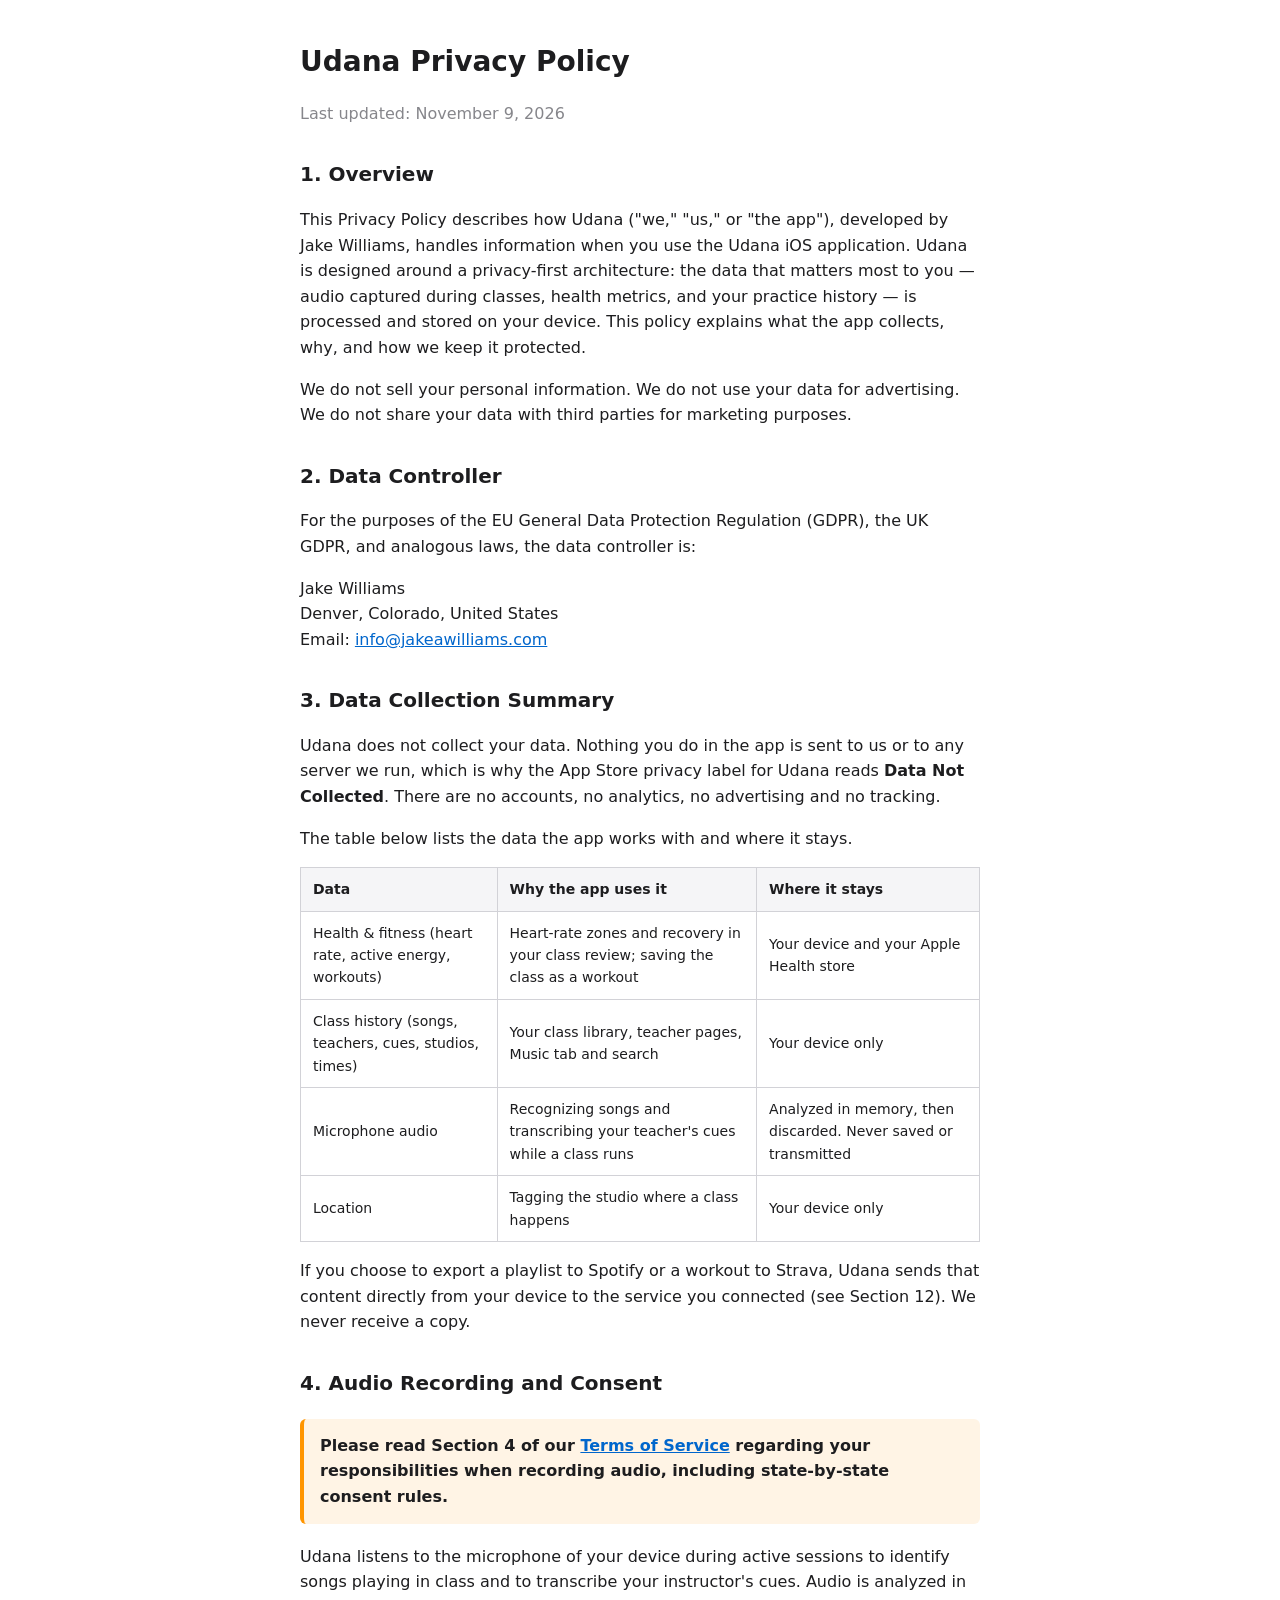
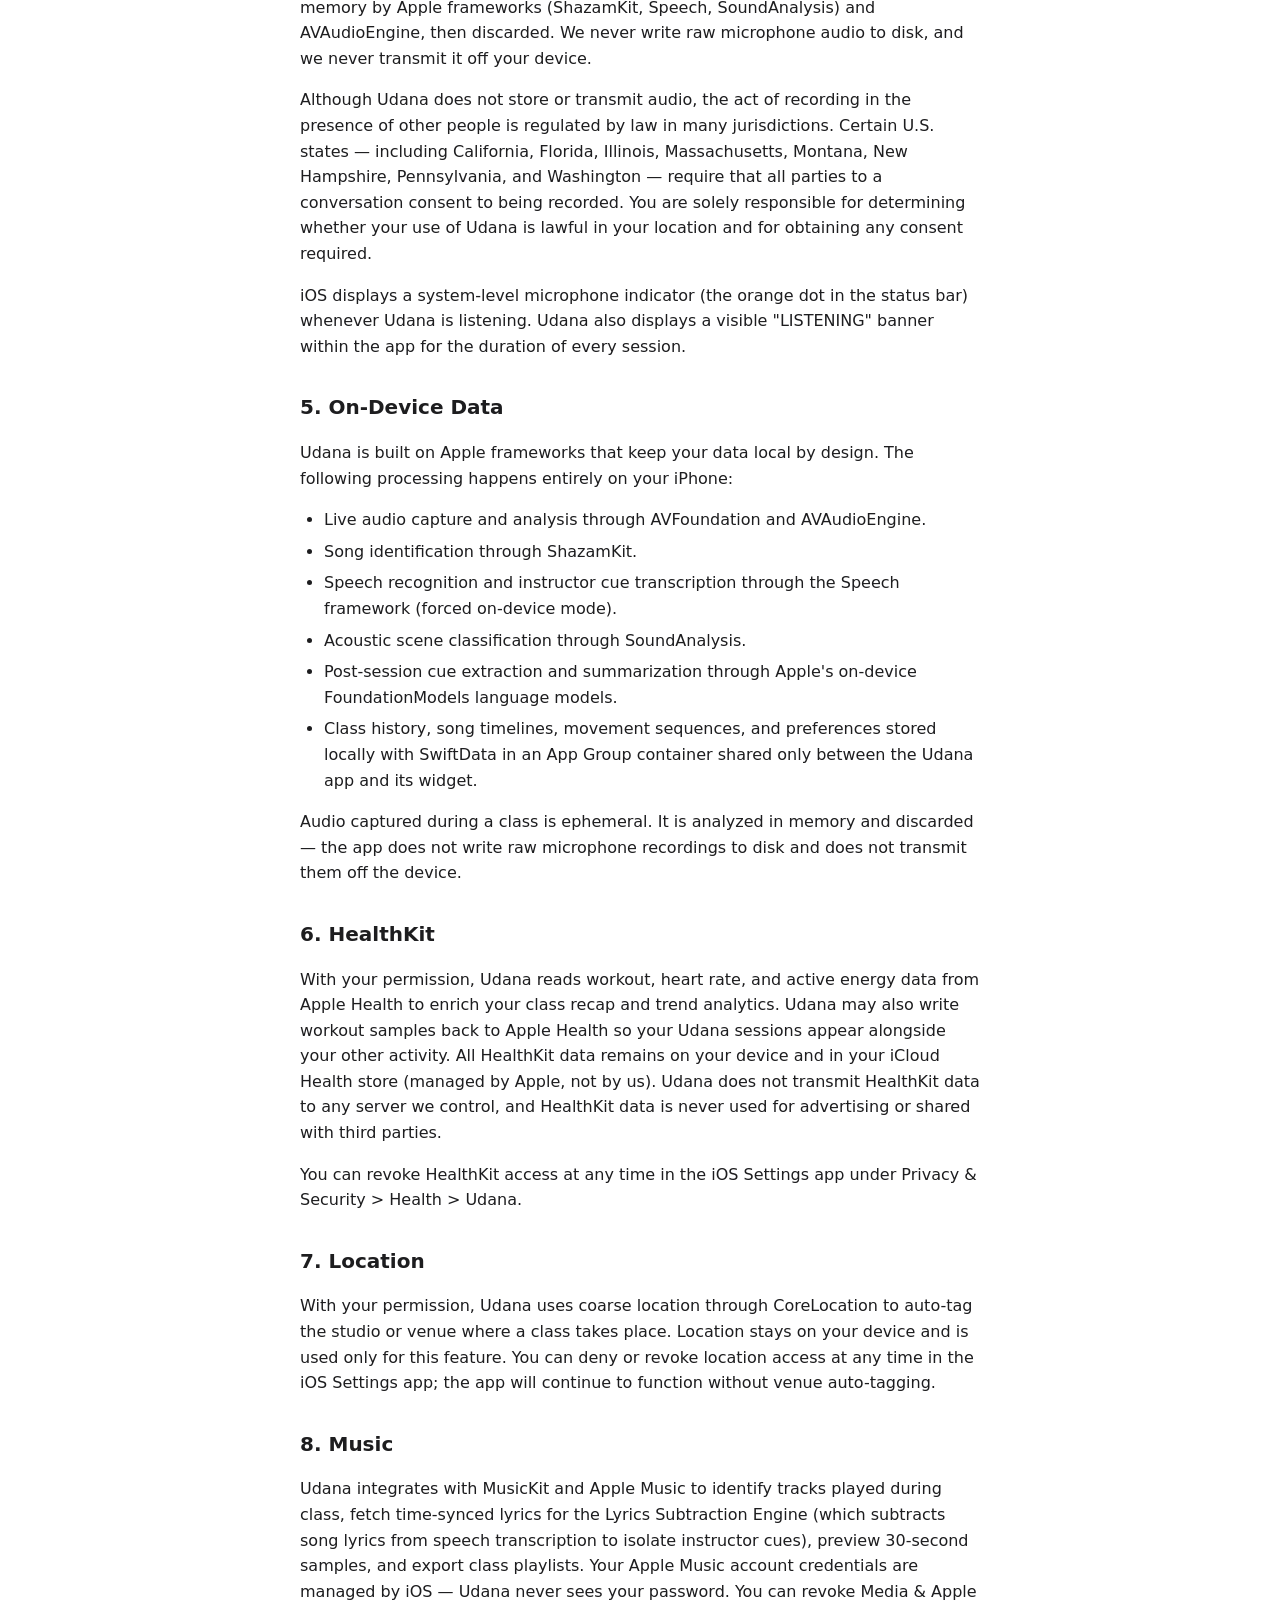
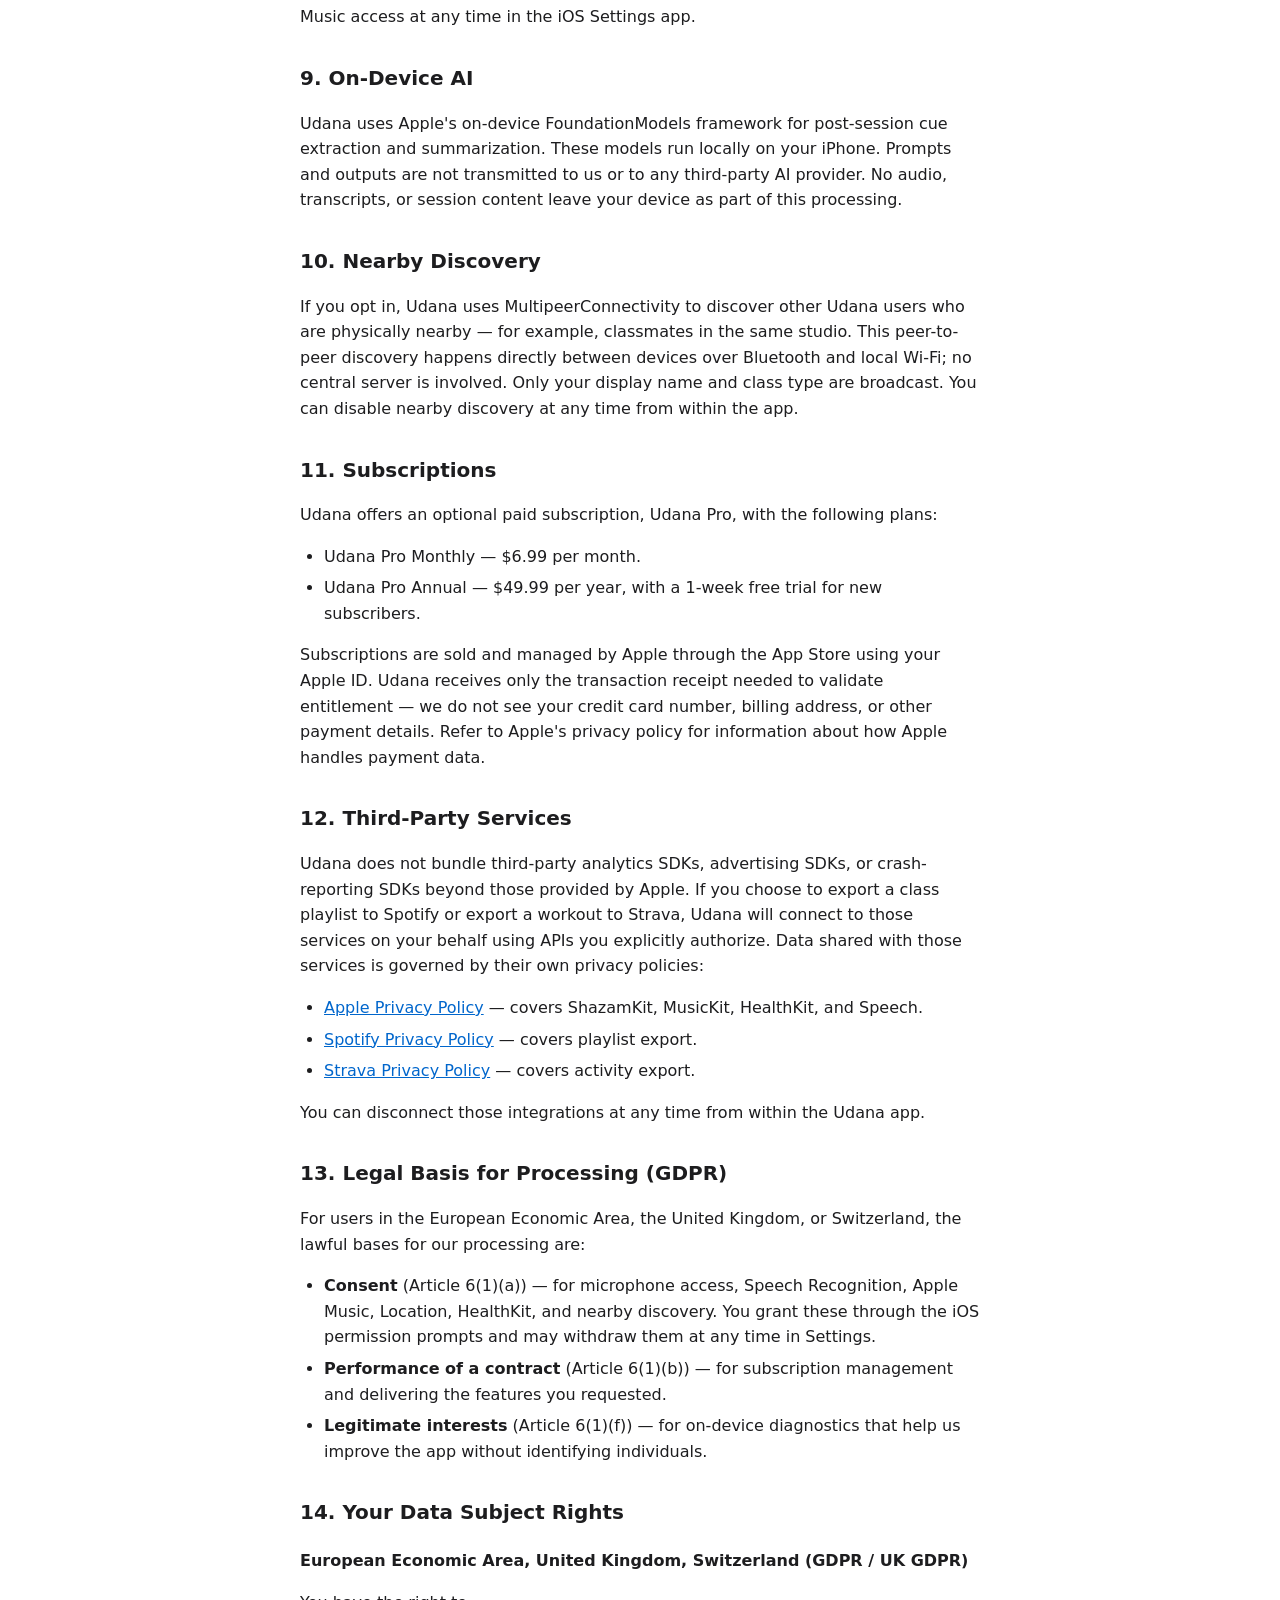
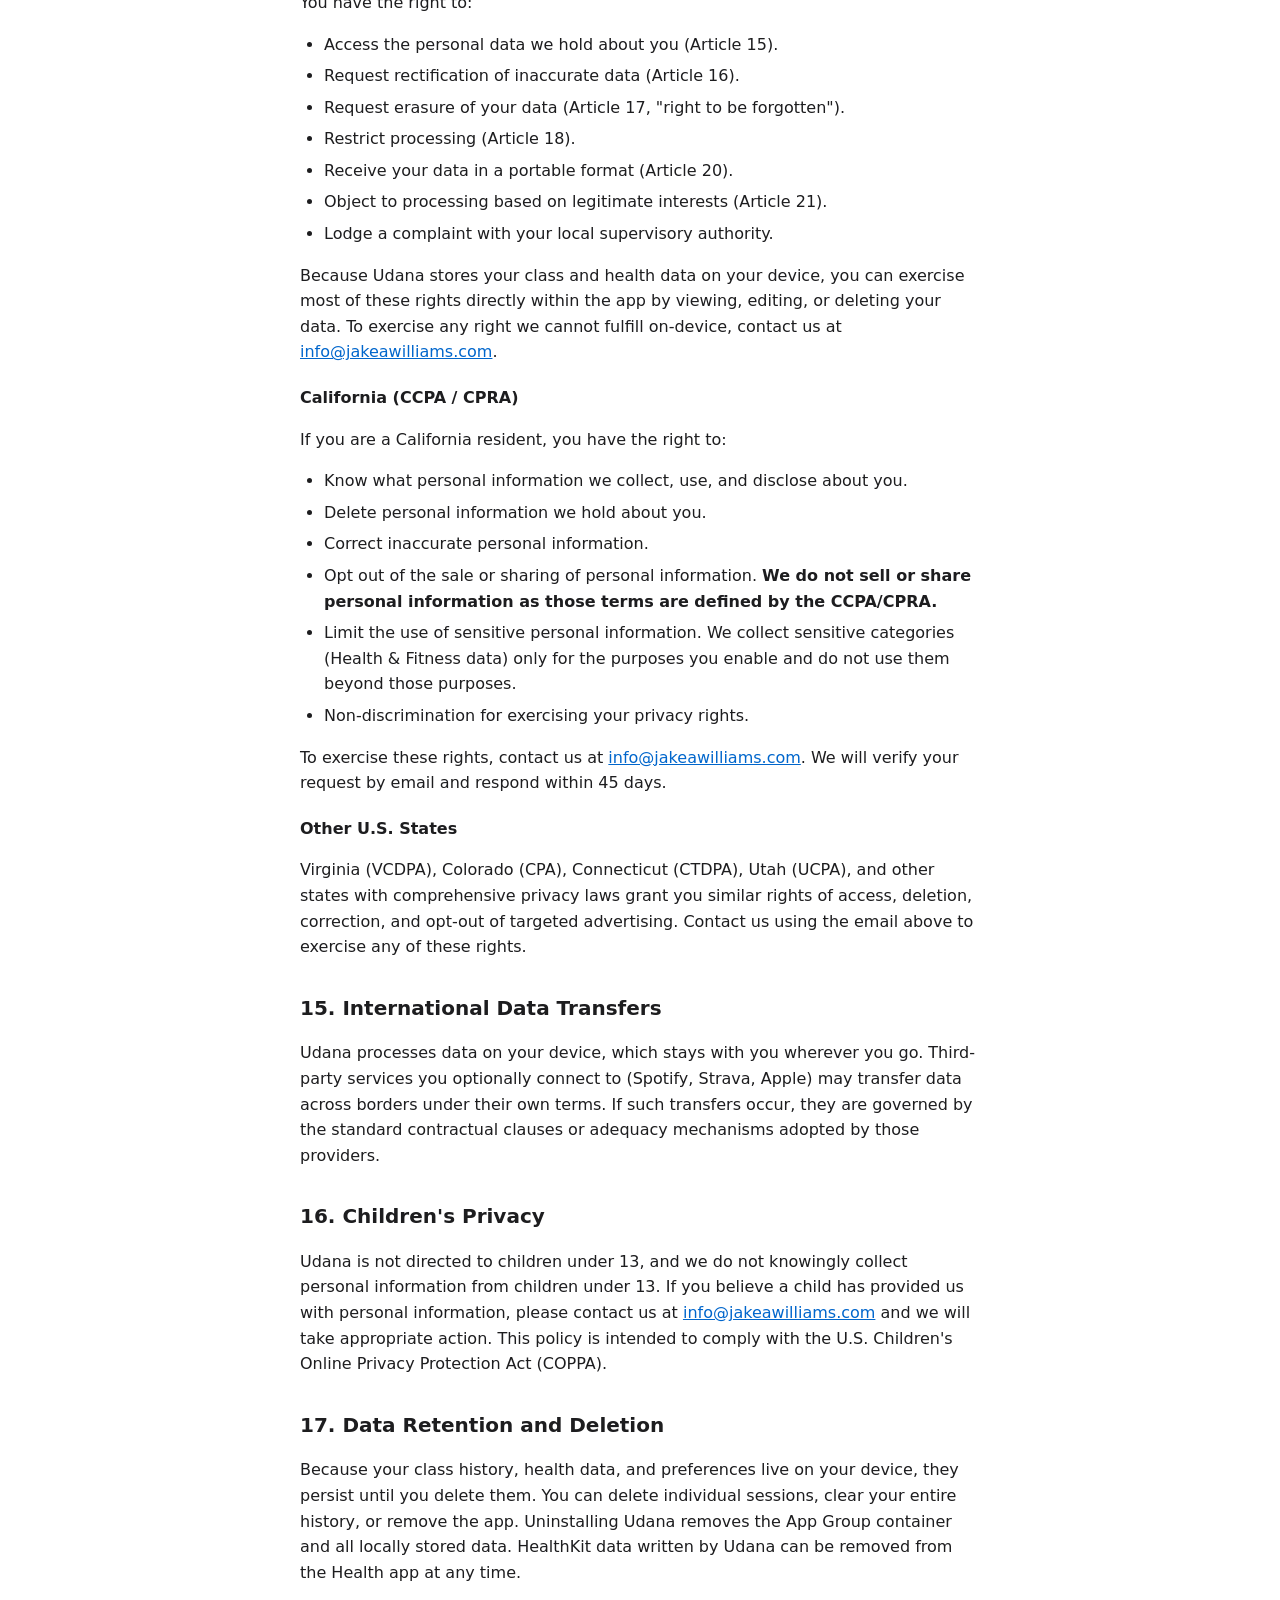
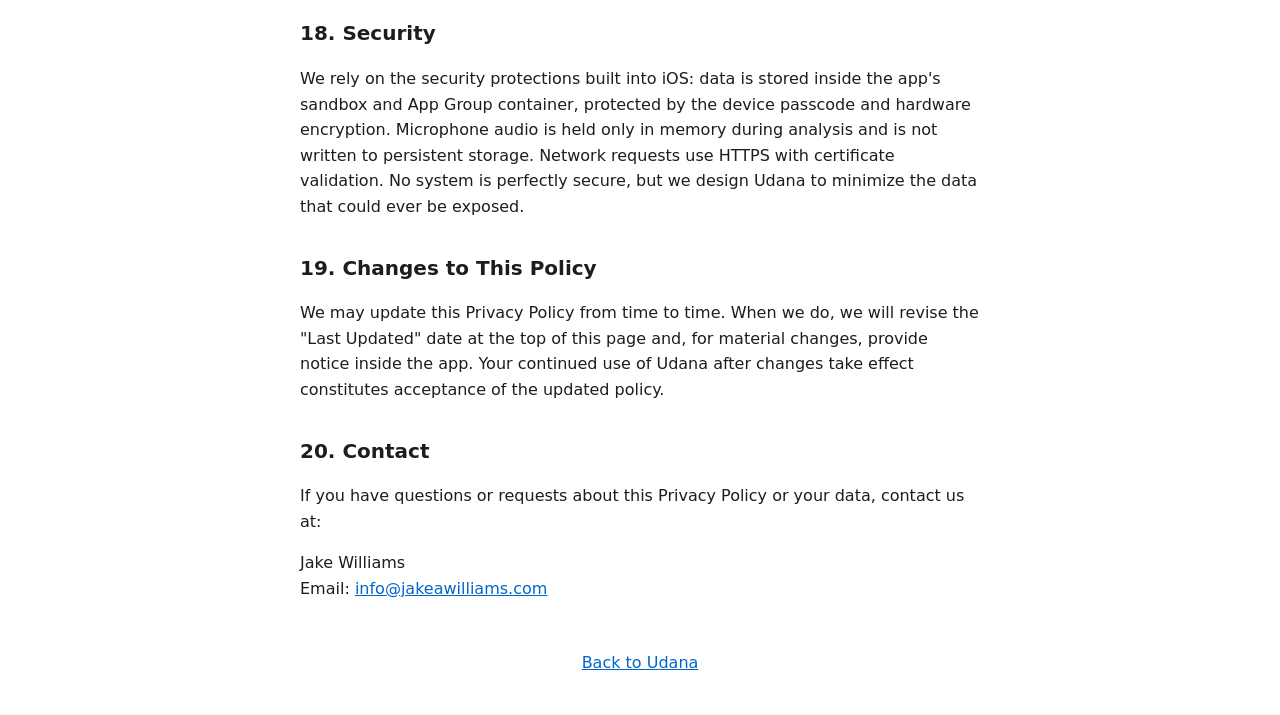
==== commit caf165b7: "Privacy policy: say plainly that Udana collects no data Matches the App Store privacy label (Data No" ====
--- a/privacy-policy.html
+++ b/privacy-policy.html
@@ -21,7 +21,7 @@
 </head>
 <body>
     <h1>Udana Privacy Policy</h1>
-    <p class="date">Last updated: April 16, 2026</p>
+    <p class="date">Last updated: November 9, 2026</p>
 
     <h2>1. Overview</h2>
     <p>This Privacy Policy describes how Udana ("we," "us," or "the app"), developed by Jake Williams, handles information when you use the Udana iOS application. Udana is designed around a privacy-first architecture: the data that matters most to you — audio captured during classes, health metrics, and your practice history — is processed and stored on your device. This policy explains what the app collects, why, and how we keep it protected.</p>
@@ -32,14 +32,16 @@
     <p>Jake Williams<br>Denver, Colorado, United States<br>Email: <a href="mailto:info@jakeawilliams.com">info@jakeawilliams.com</a></p>
 
     <h2>3. Data Collection Summary</h2>
-    <p>The table below summarizes the data types the app handles, consistent with our App Store privacy label declarations.</p>
+    <p>Udana does not collect your data. Nothing you do in the app is sent to us or to any server we run, which is why the App Store privacy label for Udana reads <strong>Data Not Collected</strong>. There are no accounts, no analytics, no advertising and no tracking.</p>
+    <p>The table below lists the data the app works with and where it stays.</p>
     <table>
-        <tr><th>Data Type</th><th>Purpose</th><th>Linked to Identity</th><th>Used for Tracking</th><th>Notes</th></tr>
-        <tr><td>Health &amp; Fitness</td><td>App functionality</td><td>Yes</td><td>No</td><td>Heart rate, calories, and workout data from HealthKit — stored on-device only.</td></tr>
-        <tr><td>Fitness &amp; Exercise</td><td>App functionality</td><td>Yes</td><td>No</td><td>Class attendance, workout type, and duration — stored on-device only.</td></tr>
-        <tr><td>Audio Data</td><td>App functionality</td><td>No</td><td>No</td><td>Microphone audio processed on-device in real time for song recognition and instructor cue detection. Raw audio is never stored or transmitted.</td></tr>
-        <tr><td>Coarse Location</td><td>App functionality</td><td>No</td><td>No</td><td>Used only to match users who attended the same class at the same studio.</td></tr>
+        <tr><th>Data</th><th>Why the app uses it</th><th>Where it stays</th></tr>
+        <tr><td>Health &amp; fitness (heart rate, active energy, workouts)</td><td>Heart-rate zones and recovery in your class review; saving the class as a workout</td><td>Your device and your Apple Health store</td></tr>
+        <tr><td>Class history (songs, teachers, cues, studios, times)</td><td>Your class library, teacher pages, Music tab and search</td><td>Your device only</td></tr>
+        <tr><td>Microphone audio</td><td>Recognizing songs and transcribing your teacher's cues while a class runs</td><td>Analyzed in memory, then discarded. Never saved or transmitted</td></tr>
+        <tr><td>Location</td><td>Tagging the studio where a class happens</td><td>Your device only</td></tr>
     </table>
+    <p>If you choose to export a playlist to Spotify or a workout to Strava, Udana sends that content directly from your device to the service you connected (see Section 12). We never receive a copy.</p>
 
     <h2>4. Audio Recording and Consent</h2>
     <div class="callout">
@@ -66,7 +68,7 @@
     <p>You can revoke HealthKit access at any time in the iOS Settings app under Privacy &amp; Security &gt; Health &gt; Udana.</p>
 
     <h2>7. Location</h2>
-    <p>With your permission, Udana uses coarse location through CoreLocation to auto-tag the studio or venue where a class takes place and to help match you with other attendees of the same class at the same studio. Location is used only for these features. You can deny or revoke location access at any time in the iOS Settings app; the app will continue to function without venue auto-tagging.</p>
+    <p>With your permission, Udana uses coarse location through CoreLocation to auto-tag the studio or venue where a class takes place. Location stays on your device and is used only for this feature. You can deny or revoke location access at any time in the iOS Settings app; the app will continue to function without venue auto-tagging.</p>
 
     <h2>8. Music</h2>
     <p>Udana integrates with MusicKit and Apple Music to identify tracks played during class, fetch time-synced lyrics for the Lyrics Subtraction Engine (which subtracts song lyrics from speech transcription to isolate instructor cues), preview 30-second samples, and export class playlists. Your Apple Music account credentials are managed by iOS — Udana never sees your password. You can revoke Media &amp; Apple Music access at any time in the iOS Settings app.</p>
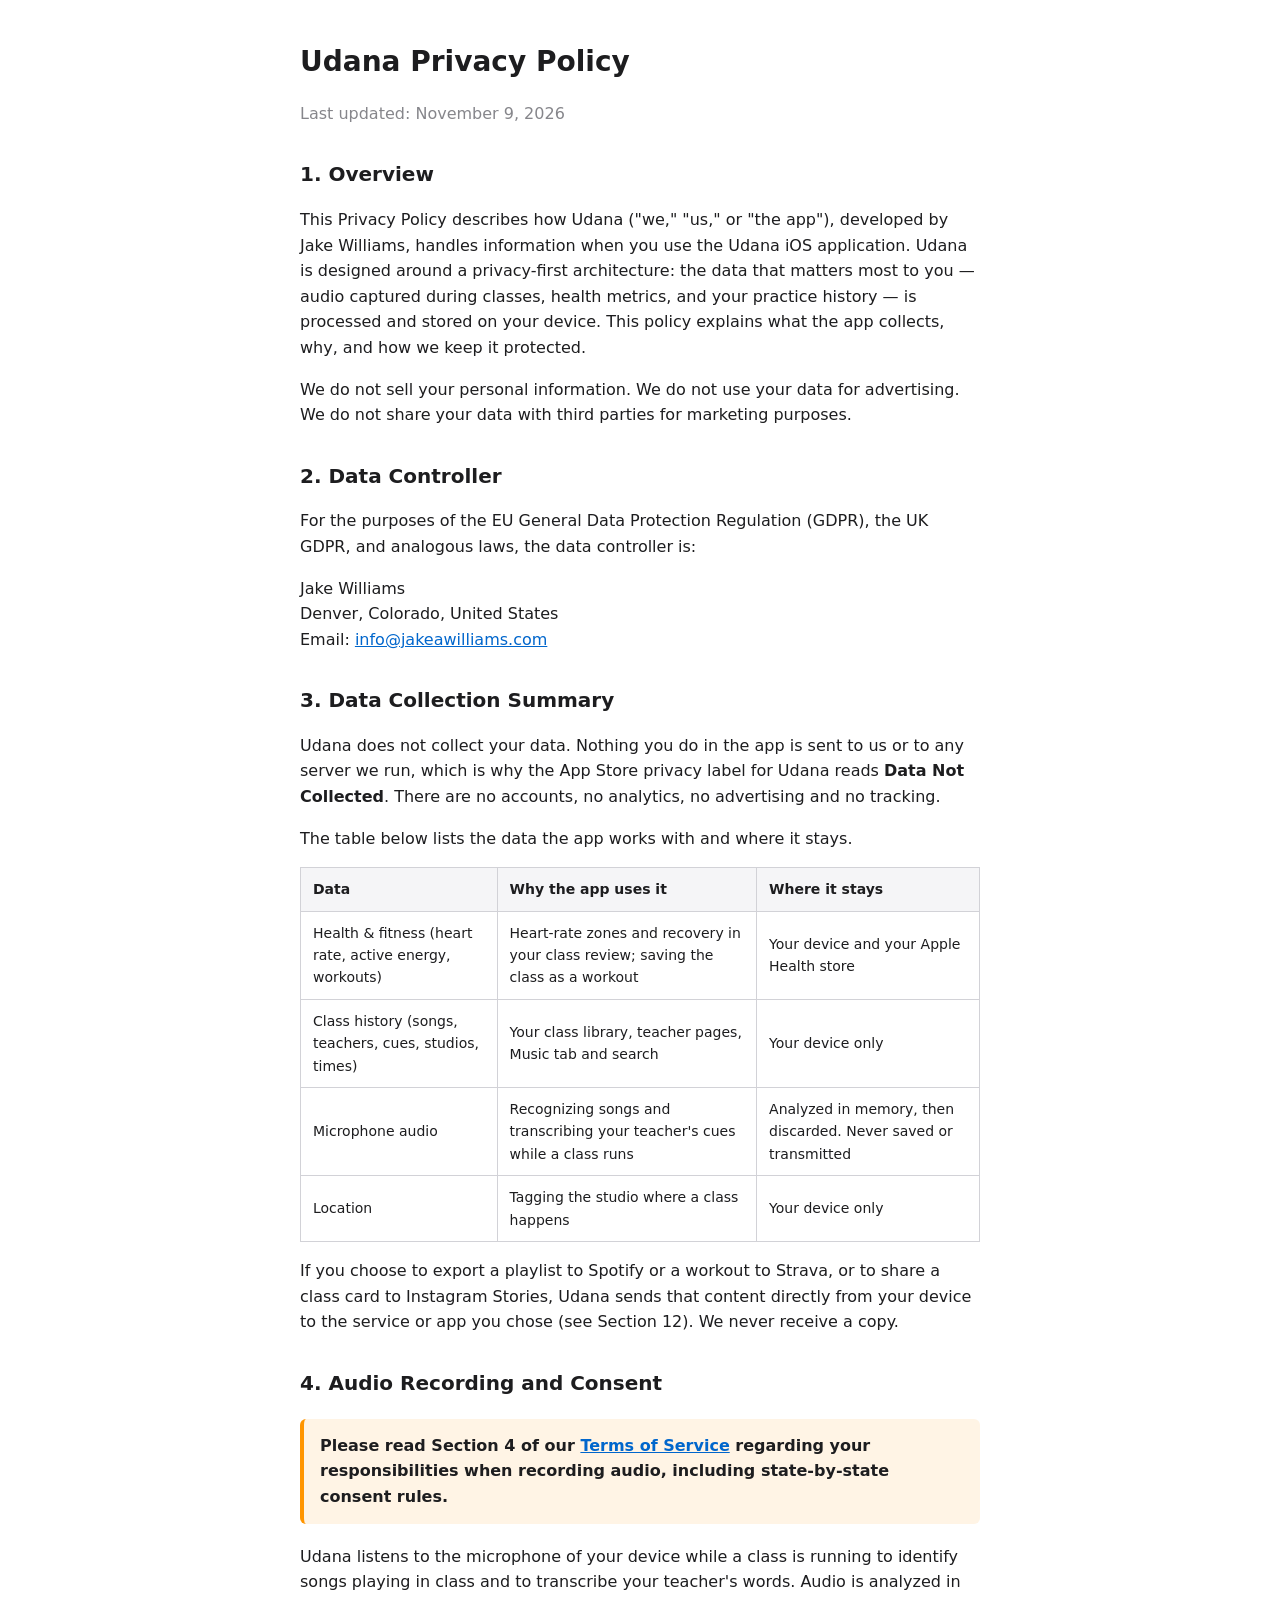
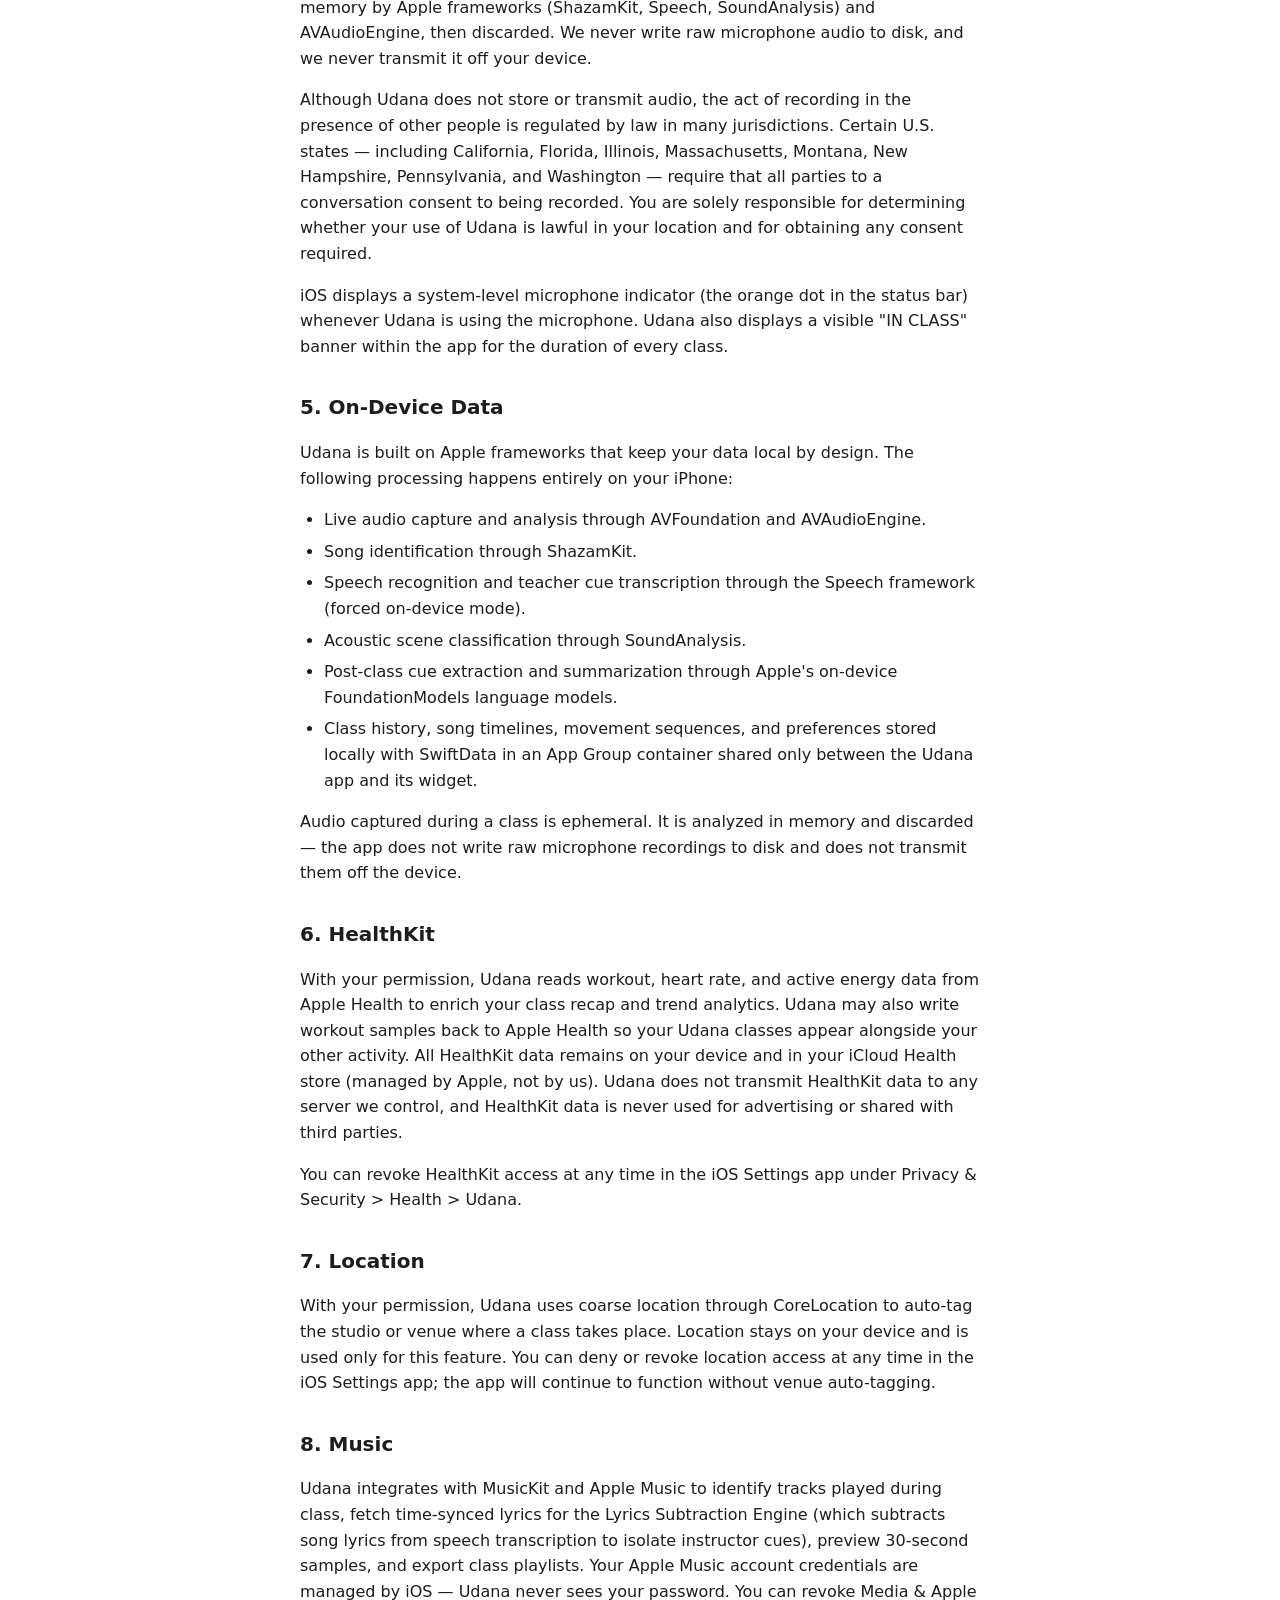
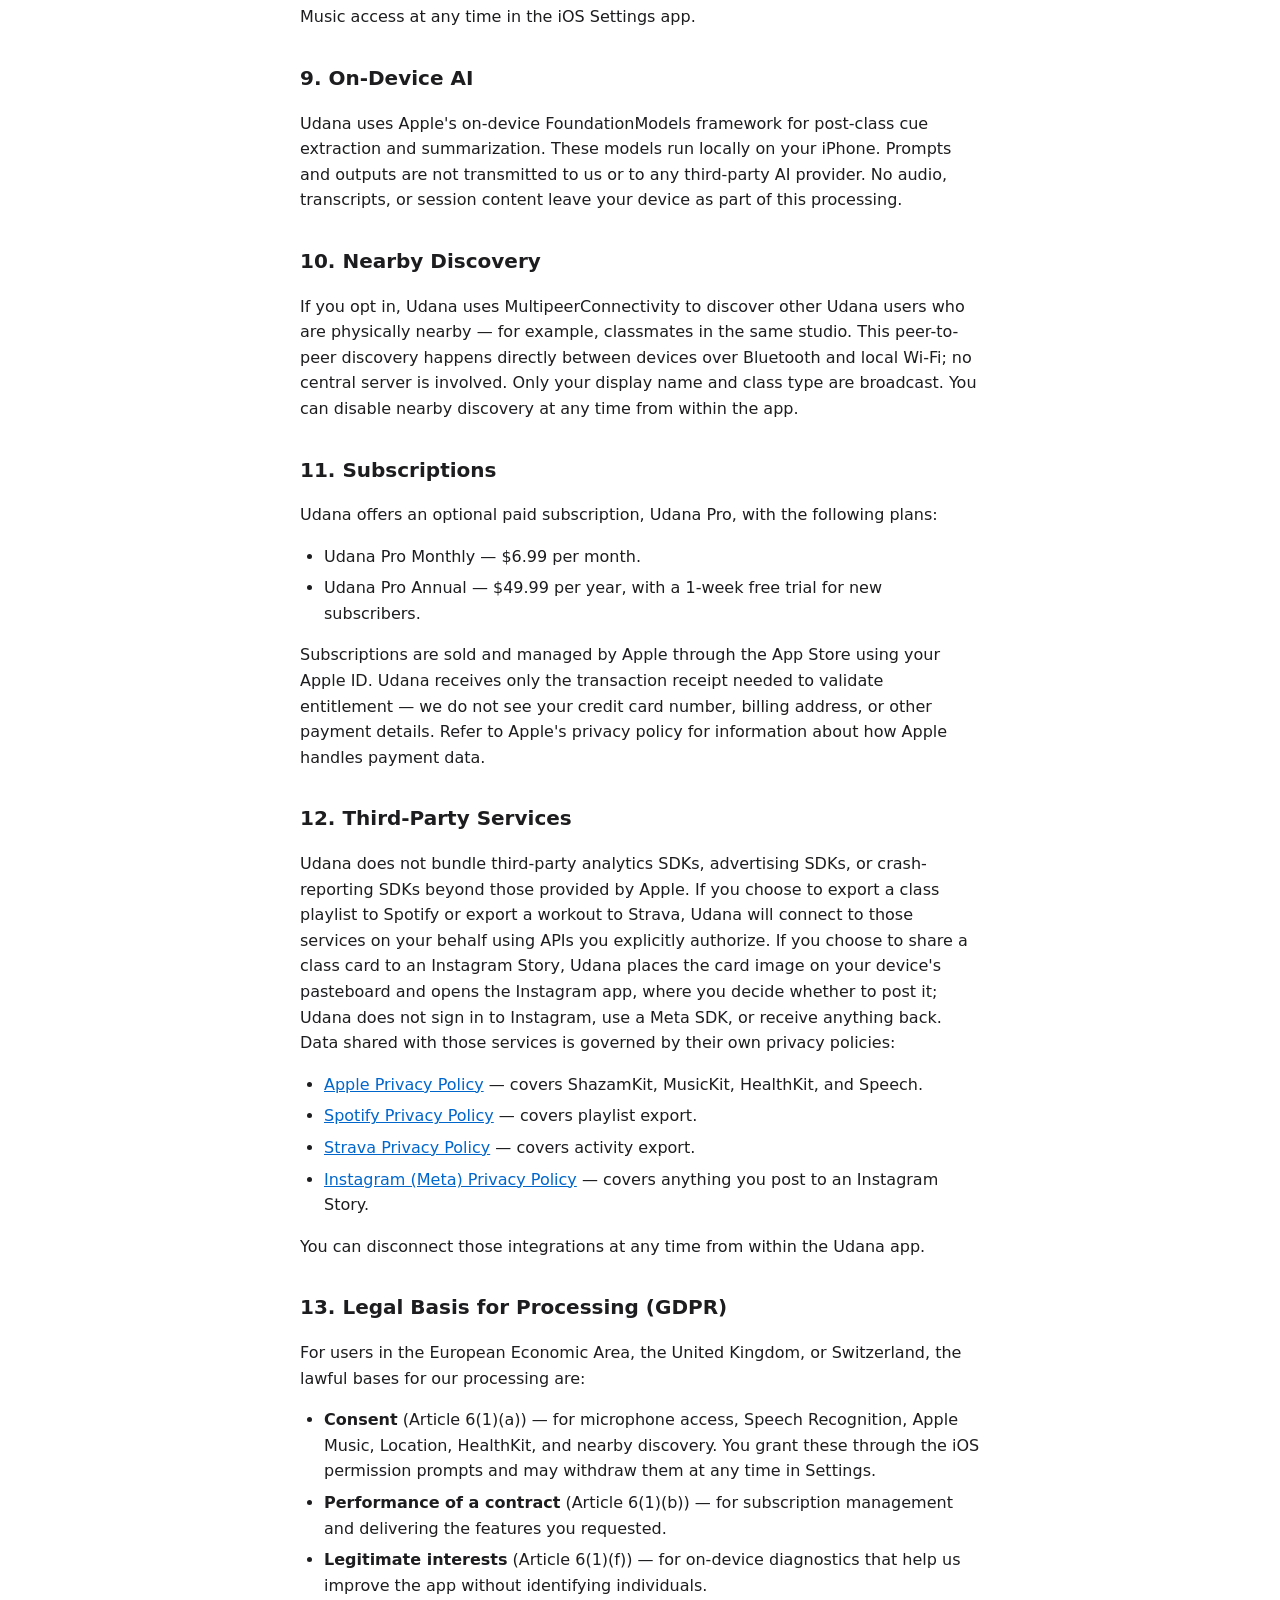
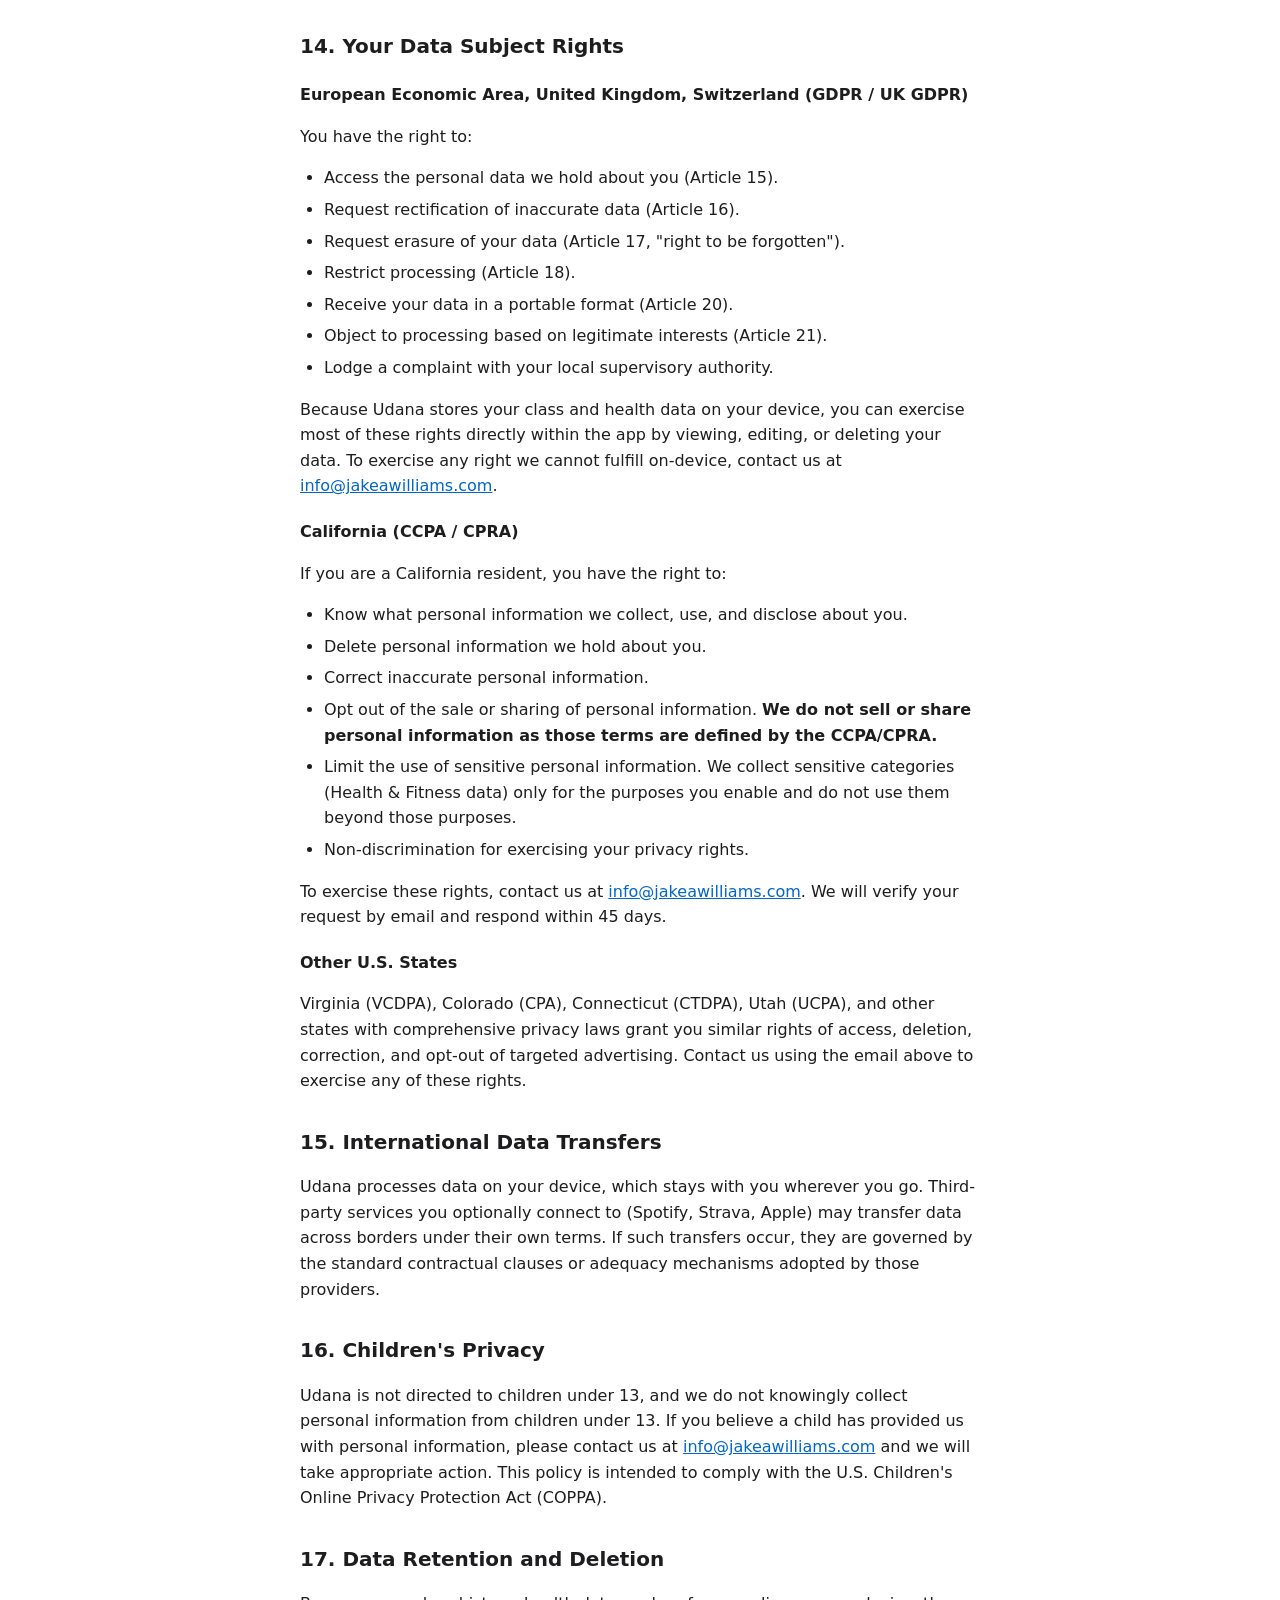
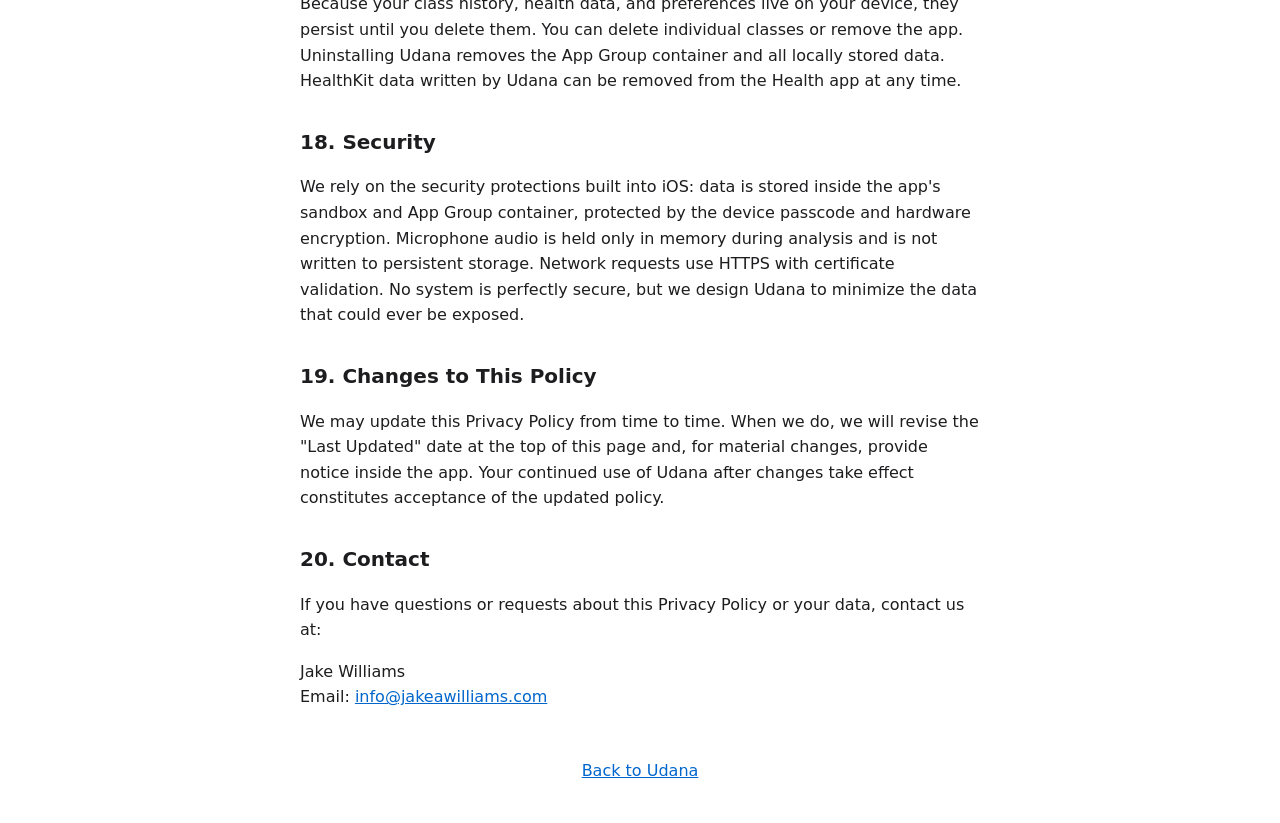
==== commit 62c5f802: "Site for 1.2.0: brand voice, Instagram Story sharing, accurate support answers Merges the homepage c" ====
--- a/privacy-policy.html
+++ b/privacy-policy.html
@@ -41,30 +41,30 @@
         <tr><td>Microphone audio</td><td>Recognizing songs and transcribing your teacher's cues while a class runs</td><td>Analyzed in memory, then discarded. Never saved or transmitted</td></tr>
         <tr><td>Location</td><td>Tagging the studio where a class happens</td><td>Your device only</td></tr>
     </table>
-    <p>If you choose to export a playlist to Spotify or a workout to Strava, Udana sends that content directly from your device to the service you connected (see Section 12). We never receive a copy.</p>
+    <p>If you choose to export a playlist to Spotify or a workout to Strava, or to share a class card to Instagram Stories, Udana sends that content directly from your device to the service or app you chose (see Section 12). We never receive a copy.</p>
 
     <h2>4. Audio Recording and Consent</h2>
     <div class="callout">
         <strong>Please read Section 4 of our <a href="terms-of-service.html">Terms of Service</a> regarding your responsibilities when recording audio, including state-by-state consent rules.</strong>
     </div>
-    <p>Udana listens to the microphone of your device during active sessions to identify songs playing in class and to transcribe your instructor's cues. Audio is analyzed in memory by Apple frameworks (ShazamKit, Speech, SoundAnalysis) and AVAudioEngine, then discarded. We never write raw microphone audio to disk, and we never transmit it off your device.</p>
+    <p>Udana listens to the microphone of your device while a class is running to identify songs playing in class and to transcribe your teacher's words. Audio is analyzed in memory by Apple frameworks (ShazamKit, Speech, SoundAnalysis) and AVAudioEngine, then discarded. We never write raw microphone audio to disk, and we never transmit it off your device.</p>
     <p>Although Udana does not store or transmit audio, the act of recording in the presence of other people is regulated by law in many jurisdictions. Certain U.S. states — including California, Florida, Illinois, Massachusetts, Montana, New Hampshire, Pennsylvania, and Washington — require that all parties to a conversation consent to being recorded. You are solely responsible for determining whether your use of Udana is lawful in your location and for obtaining any consent required.</p>
-    <p>iOS displays a system-level microphone indicator (the orange dot in the status bar) whenever Udana is listening. Udana also displays a visible "LISTENING" banner within the app for the duration of every session.</p>
+    <p>iOS displays a system-level microphone indicator (the orange dot in the status bar) whenever Udana is using the microphone. Udana also displays a visible "IN CLASS" banner within the app for the duration of every class.</p>
 
     <h2>5. On-Device Data</h2>
     <p>Udana is built on Apple frameworks that keep your data local by design. The following processing happens entirely on your iPhone:</p>
     <ul>
         <li>Live audio capture and analysis through AVFoundation and AVAudioEngine.</li>
         <li>Song identification through ShazamKit.</li>
-        <li>Speech recognition and instructor cue transcription through the Speech framework (forced on-device mode).</li>
+        <li>Speech recognition and teacher cue transcription through the Speech framework (forced on-device mode).</li>
         <li>Acoustic scene classification through SoundAnalysis.</li>
-        <li>Post-session cue extraction and summarization through Apple's on-device FoundationModels language models.</li>
+        <li>Post-class cue extraction and summarization through Apple's on-device FoundationModels language models.</li>
         <li>Class history, song timelines, movement sequences, and preferences stored locally with SwiftData in an App Group container shared only between the Udana app and its widget.</li>
     </ul>
     <p>Audio captured during a class is ephemeral. It is analyzed in memory and discarded — the app does not write raw microphone recordings to disk and does not transmit them off the device.</p>
 
     <h2>6. HealthKit</h2>
-    <p>With your permission, Udana reads workout, heart rate, and active energy data from Apple Health to enrich your class recap and trend analytics. Udana may also write workout samples back to Apple Health so your Udana sessions appear alongside your other activity. All HealthKit data remains on your device and in your iCloud Health store (managed by Apple, not by us). Udana does not transmit HealthKit data to any server we control, and HealthKit data is never used for advertising or shared with third parties.</p>
+    <p>With your permission, Udana reads workout, heart rate, and active energy data from Apple Health to enrich your class recap and trend analytics. Udana may also write workout samples back to Apple Health so your Udana classes appear alongside your other activity. All HealthKit data remains on your device and in your iCloud Health store (managed by Apple, not by us). Udana does not transmit HealthKit data to any server we control, and HealthKit data is never used for advertising or shared with third parties.</p>
     <p>You can revoke HealthKit access at any time in the iOS Settings app under Privacy &amp; Security &gt; Health &gt; Udana.</p>
 
     <h2>7. Location</h2>
@@ -74,7 +74,7 @@
     <p>Udana integrates with MusicKit and Apple Music to identify tracks played during class, fetch time-synced lyrics for the Lyrics Subtraction Engine (which subtracts song lyrics from speech transcription to isolate instructor cues), preview 30-second samples, and export class playlists. Your Apple Music account credentials are managed by iOS — Udana never sees your password. You can revoke Media &amp; Apple Music access at any time in the iOS Settings app.</p>
 
     <h2>9. On-Device AI</h2>
-    <p>Udana uses Apple's on-device FoundationModels framework for post-session cue extraction and summarization. These models run locally on your iPhone. Prompts and outputs are not transmitted to us or to any third-party AI provider. No audio, transcripts, or session content leave your device as part of this processing.</p>
+    <p>Udana uses Apple's on-device FoundationModels framework for post-class cue extraction and summarization. These models run locally on your iPhone. Prompts and outputs are not transmitted to us or to any third-party AI provider. No audio, transcripts, or session content leave your device as part of this processing.</p>
 
     <h2>10. Nearby Discovery</h2>
     <p>If you opt in, Udana uses MultipeerConnectivity to discover other Udana users who are physically nearby — for example, classmates in the same studio. This peer-to-peer discovery happens directly between devices over Bluetooth and local Wi-Fi; no central server is involved. Only your display name and class type are broadcast. You can disable nearby discovery at any time from within the app.</p>
@@ -88,11 +88,12 @@
     <p>Subscriptions are sold and managed by Apple through the App Store using your Apple ID. Udana receives only the transaction receipt needed to validate entitlement — we do not see your credit card number, billing address, or other payment details. Refer to Apple's privacy policy for information about how Apple handles payment data.</p>
 
     <h2>12. Third-Party Services</h2>
-    <p>Udana does not bundle third-party analytics SDKs, advertising SDKs, or crash-reporting SDKs beyond those provided by Apple. If you choose to export a class playlist to Spotify or export a workout to Strava, Udana will connect to those services on your behalf using APIs you explicitly authorize. Data shared with those services is governed by their own privacy policies:</p>
+    <p>Udana does not bundle third-party analytics SDKs, advertising SDKs, or crash-reporting SDKs beyond those provided by Apple. If you choose to export a class playlist to Spotify or export a workout to Strava, Udana will connect to those services on your behalf using APIs you explicitly authorize. If you choose to share a class card to an Instagram Story, Udana places the card image on your device's pasteboard and opens the Instagram app, where you decide whether to post it; Udana does not sign in to Instagram, use a Meta SDK, or receive anything back. Data shared with those services is governed by their own privacy policies:</p>
     <ul>
         <li><a href="https://www.apple.com/legal/privacy/">Apple Privacy Policy</a> — covers ShazamKit, MusicKit, HealthKit, and Speech.</li>
         <li><a href="https://www.spotify.com/us/legal/privacy-policy/">Spotify Privacy Policy</a> — covers playlist export.</li>
         <li><a href="https://www.strava.com/legal/privacy">Strava Privacy Policy</a> — covers activity export.</li>
+        <li><a href="https://privacycenter.instagram.com/policy">Instagram (Meta) Privacy Policy</a> — covers anything you post to an Instagram Story.</li>
     </ul>
     <p>You can disconnect those integrations at any time from within the Udana app.</p>
 
@@ -140,7 +141,7 @@
     <p>Udana is not directed to children under 13, and we do not knowingly collect personal information from children under 13. If you believe a child has provided us with personal information, please contact us at <a href="mailto:info@jakeawilliams.com">info@jakeawilliams.com</a> and we will take appropriate action. This policy is intended to comply with the U.S. Children's Online Privacy Protection Act (COPPA).</p>
 
     <h2>17. Data Retention and Deletion</h2>
-    <p>Because your class history, health data, and preferences live on your device, they persist until you delete them. You can delete individual sessions, clear your entire history, or remove the app. Uninstalling Udana removes the App Group container and all locally stored data. HealthKit data written by Udana can be removed from the Health app at any time.</p>
+    <p>Because your class history, health data, and preferences live on your device, they persist until you delete them. You can delete individual classes or remove the app. Uninstalling Udana removes the App Group container and all locally stored data. HealthKit data written by Udana can be removed from the Health app at any time.</p>
 
     <h2>18. Security</h2>
     <p>We rely on the security protections built into iOS: data is stored inside the app's sandbox and App Group container, protected by the device passcode and hardware encryption. Microphone audio is held only in memory during analysis and is not written to persistent storage. Network requests use HTTPS with certificate validation. No system is perfectly secure, but we design Udana to minimize the data that could ever be exposed.</p>
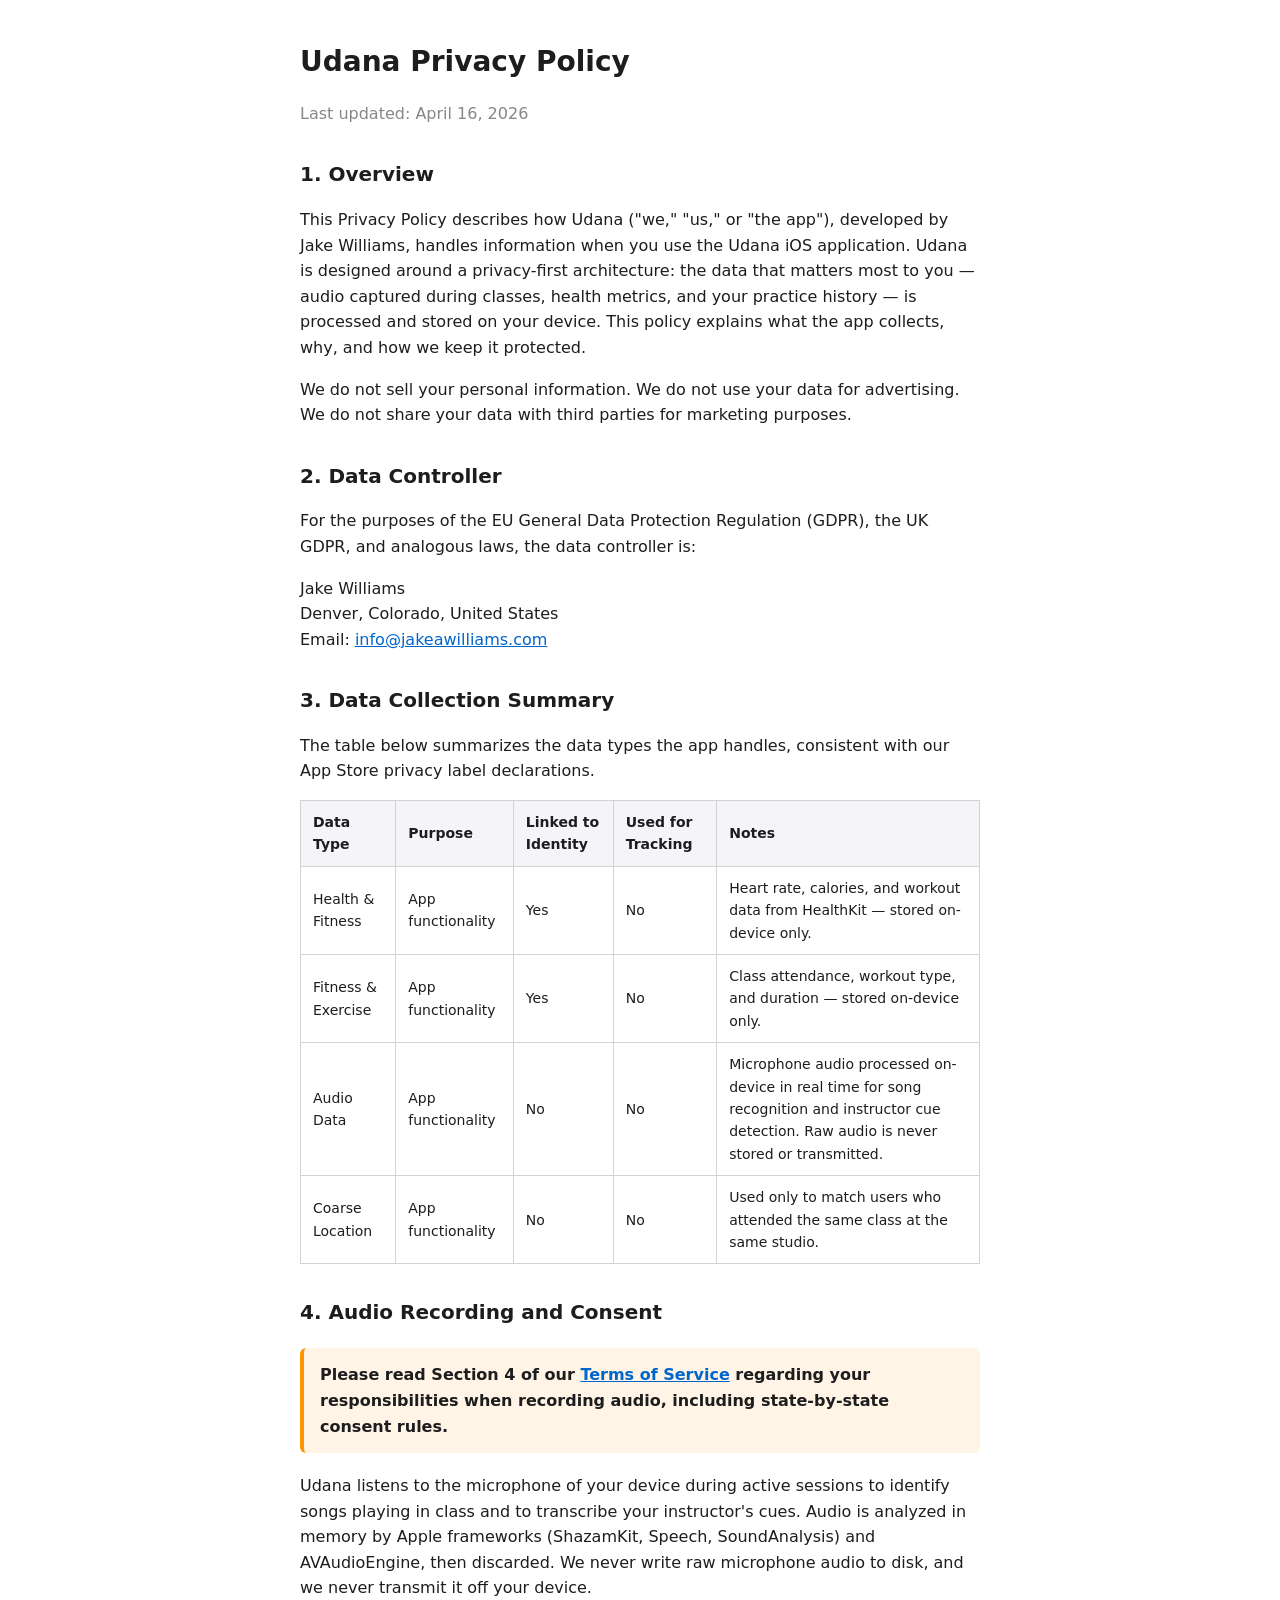
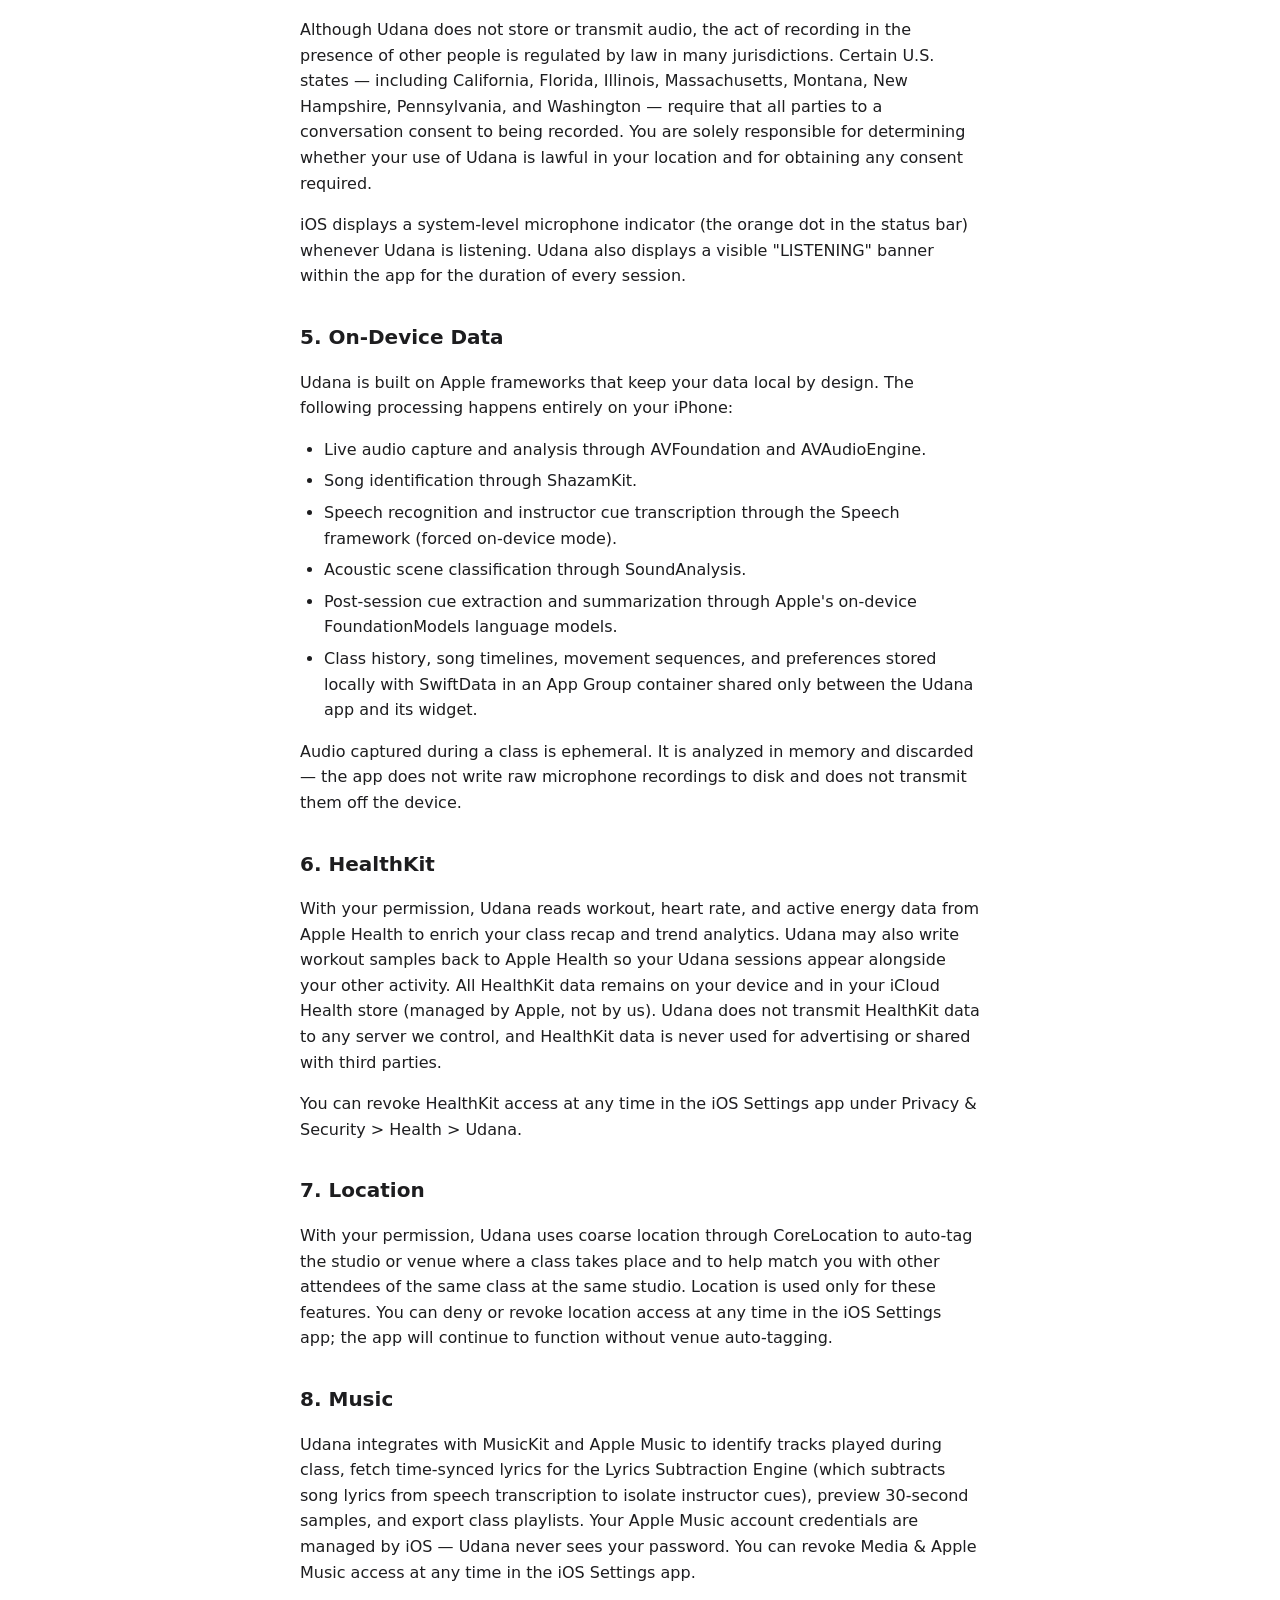
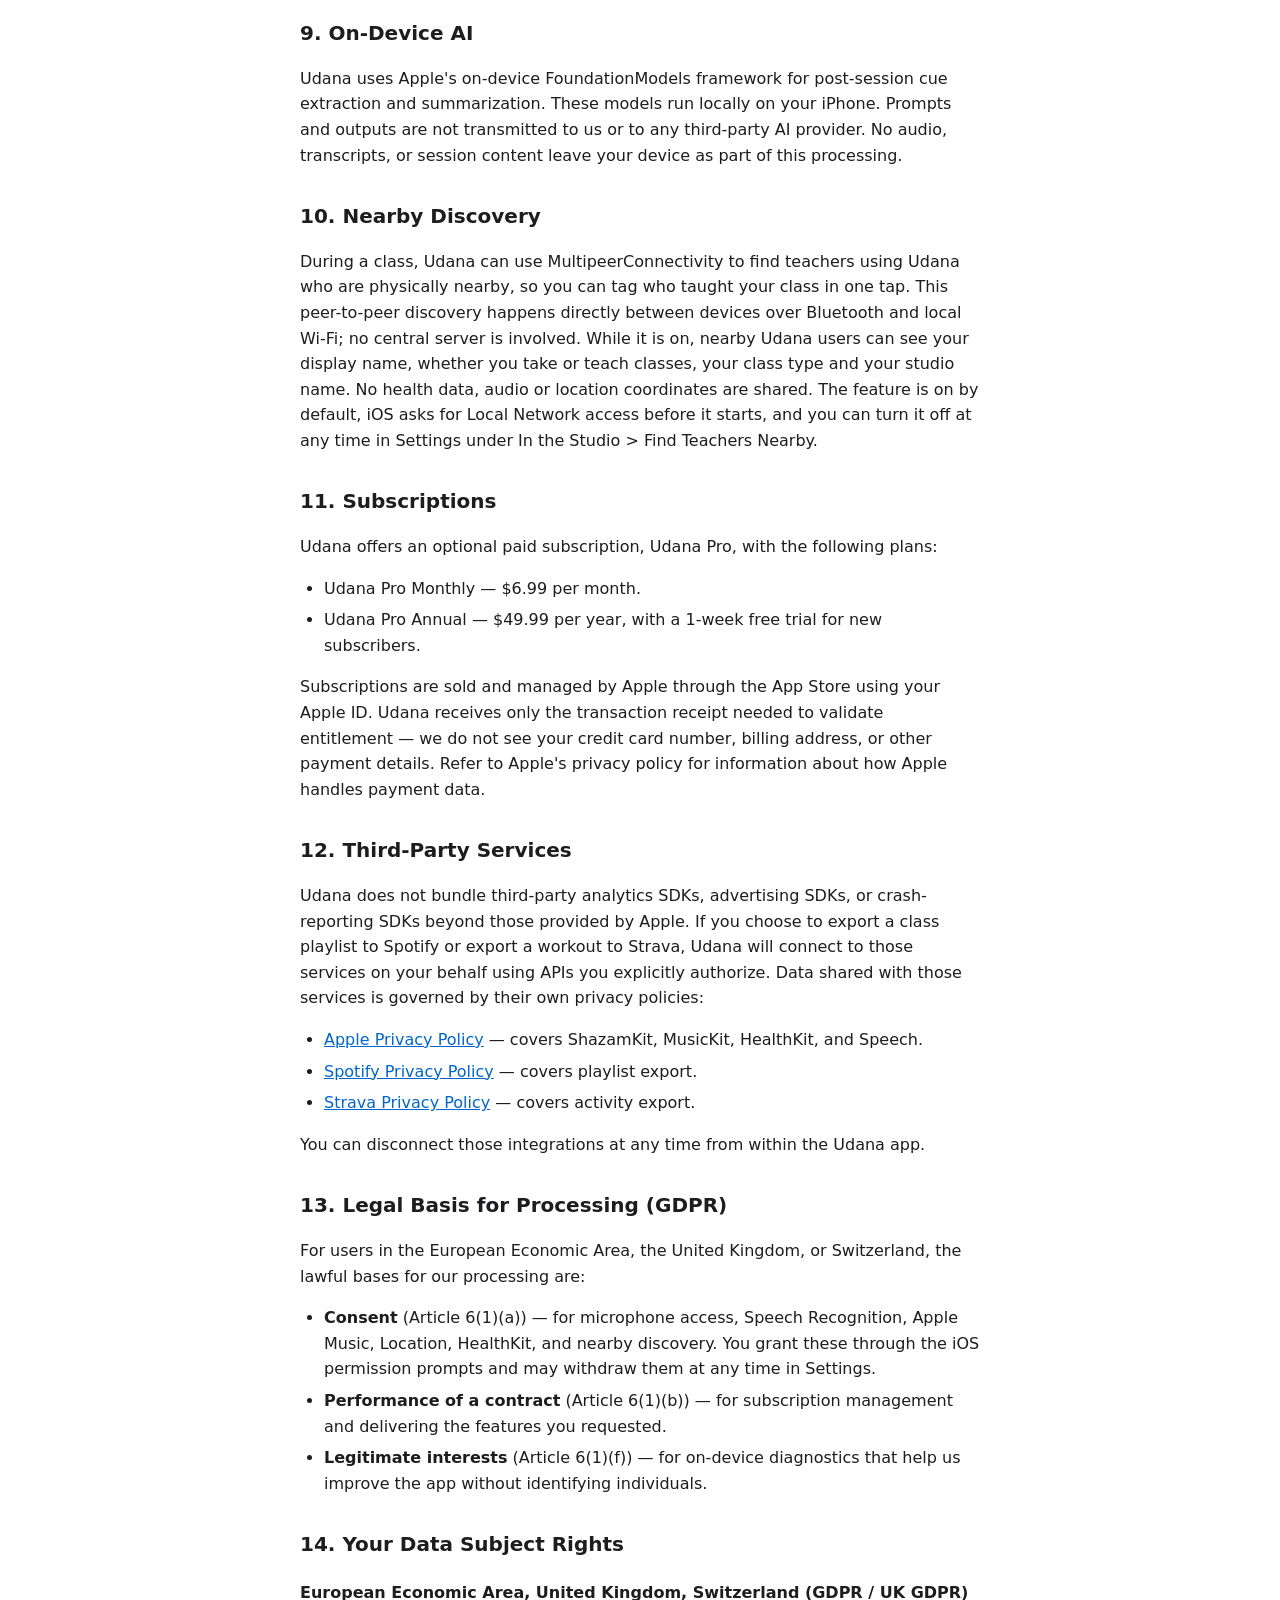
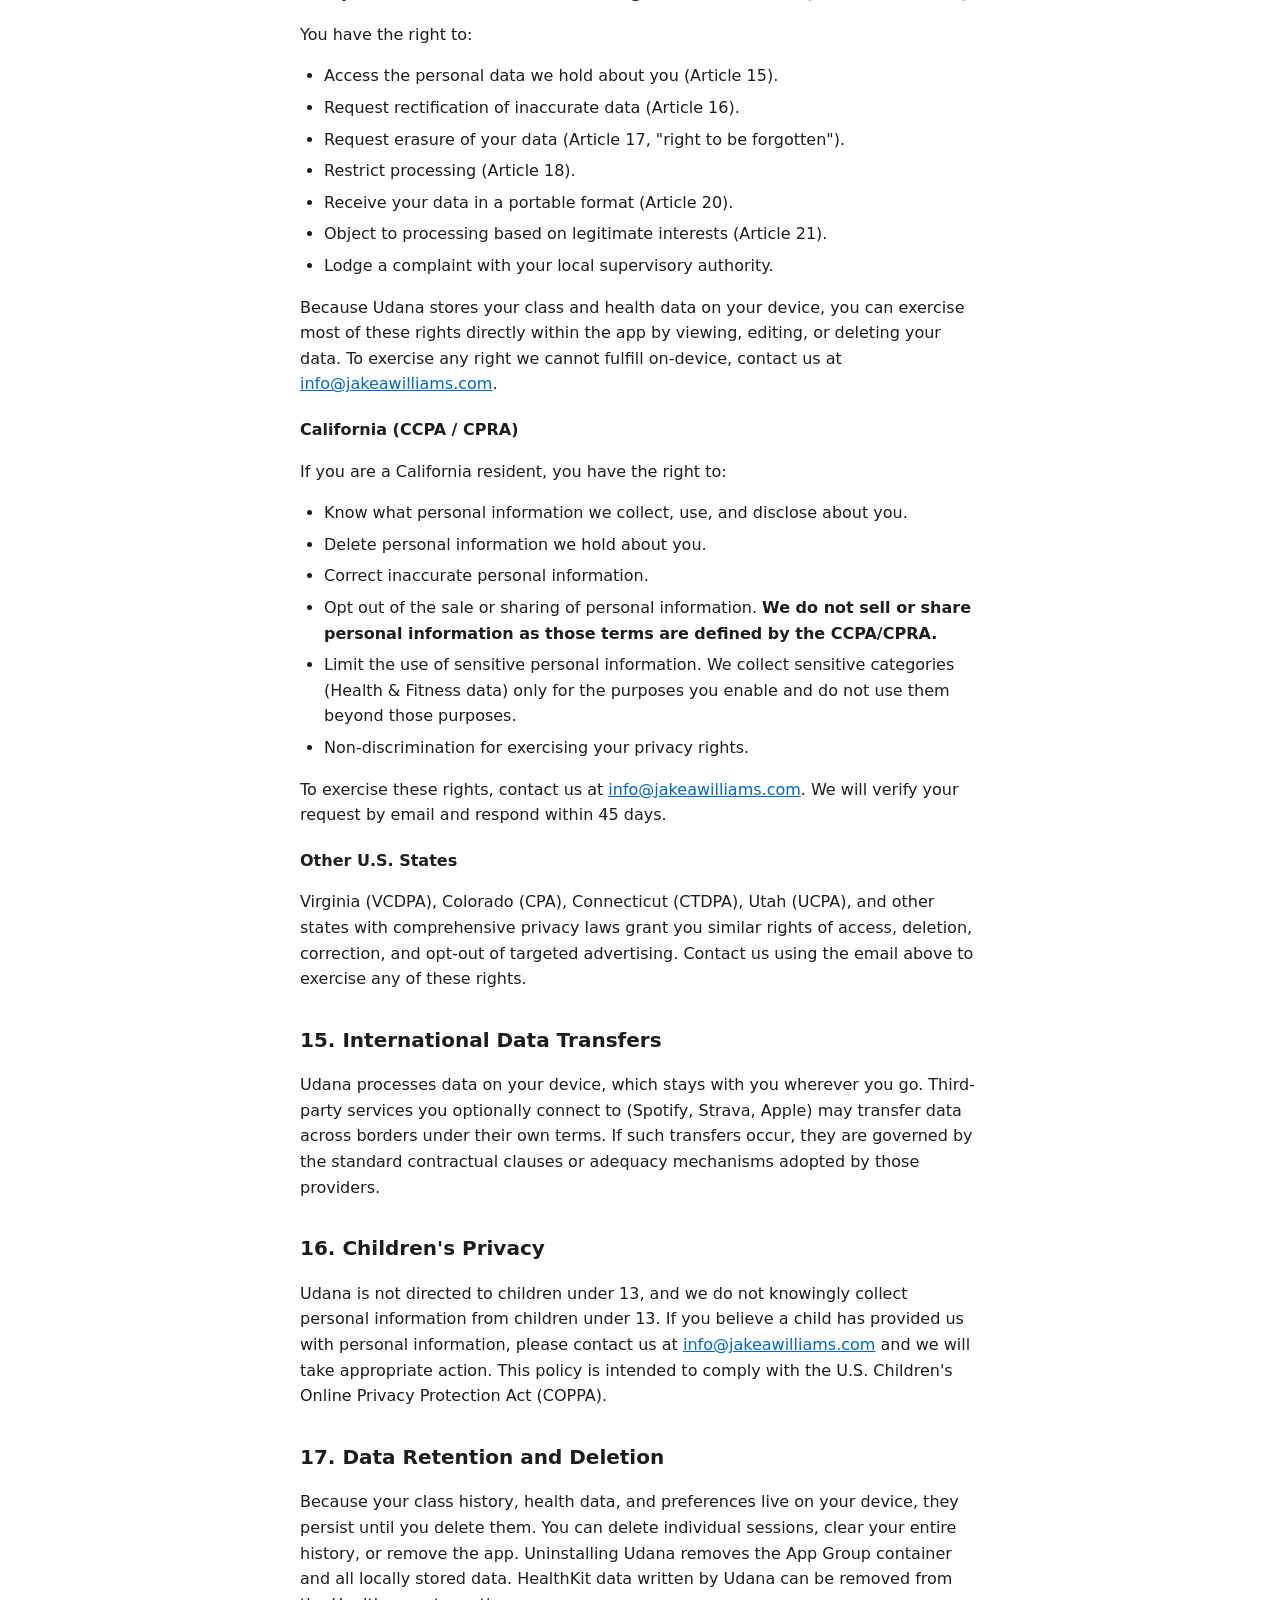
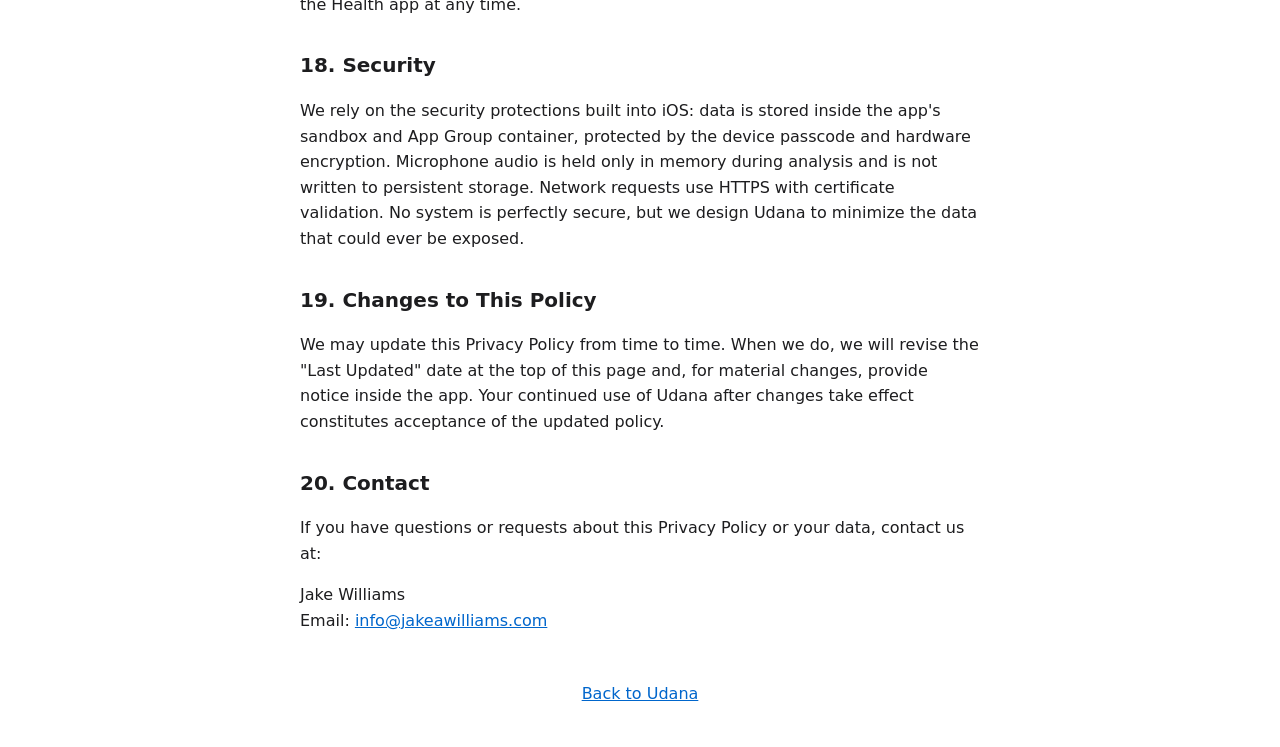
==== commit 7e5ac5f5: "Privacy policy: state exactly what nearby discovery shares and where to turn it off Co-Authored-By: " ====
--- a/privacy-policy.html
+++ b/privacy-policy.html
@@ -21,7 +21,7 @@
 </head>
 <body>
     <h1>Udana Privacy Policy</h1>
-    <p class="date">Last updated: November 9, 2026</p>
+    <p class="date">Last updated: April 16, 2026</p>
 
     <h2>1. Overview</h2>
     <p>This Privacy Policy describes how Udana ("we," "us," or "the app"), developed by Jake Williams, handles information when you use the Udana iOS application. Udana is designed around a privacy-first architecture: the data that matters most to you — audio captured during classes, health metrics, and your practice history — is processed and stored on your device. This policy explains what the app collects, why, and how we keep it protected.</p>
@@ -32,52 +32,50 @@
     <p>Jake Williams<br>Denver, Colorado, United States<br>Email: <a href="mailto:info@jakeawilliams.com">info@jakeawilliams.com</a></p>
 
     <h2>3. Data Collection Summary</h2>
-    <p>Udana does not collect your data. Nothing you do in the app is sent to us or to any server we run, which is why the App Store privacy label for Udana reads <strong>Data Not Collected</strong>. There are no accounts, no analytics, no advertising and no tracking.</p>
-    <p>The table below lists the data the app works with and where it stays.</p>
+    <p>The table below summarizes the data types the app handles, consistent with our App Store privacy label declarations.</p>
     <table>
-        <tr><th>Data</th><th>Why the app uses it</th><th>Where it stays</th></tr>
-        <tr><td>Health &amp; fitness (heart rate, active energy, workouts)</td><td>Heart-rate zones and recovery in your class review; saving the class as a workout</td><td>Your device and your Apple Health store</td></tr>
-        <tr><td>Class history (songs, teachers, cues, studios, times)</td><td>Your class library, teacher pages, Music tab and search</td><td>Your device only</td></tr>
-        <tr><td>Microphone audio</td><td>Recognizing songs and transcribing your teacher's cues while a class runs</td><td>Analyzed in memory, then discarded. Never saved or transmitted</td></tr>
-        <tr><td>Location</td><td>Tagging the studio where a class happens</td><td>Your device only</td></tr>
+        <tr><th>Data Type</th><th>Purpose</th><th>Linked to Identity</th><th>Used for Tracking</th><th>Notes</th></tr>
+        <tr><td>Health &amp; Fitness</td><td>App functionality</td><td>Yes</td><td>No</td><td>Heart rate, calories, and workout data from HealthKit — stored on-device only.</td></tr>
+        <tr><td>Fitness &amp; Exercise</td><td>App functionality</td><td>Yes</td><td>No</td><td>Class attendance, workout type, and duration — stored on-device only.</td></tr>
+        <tr><td>Audio Data</td><td>App functionality</td><td>No</td><td>No</td><td>Microphone audio processed on-device in real time for song recognition and instructor cue detection. Raw audio is never stored or transmitted.</td></tr>
+        <tr><td>Coarse Location</td><td>App functionality</td><td>No</td><td>No</td><td>Used only to match users who attended the same class at the same studio.</td></tr>
     </table>
-    <p>If you choose to export a playlist to Spotify or a workout to Strava, or to share a class card to Instagram Stories, Udana sends that content directly from your device to the service or app you chose (see Section 12). We never receive a copy.</p>
 
     <h2>4. Audio Recording and Consent</h2>
     <div class="callout">
         <strong>Please read Section 4 of our <a href="terms-of-service.html">Terms of Service</a> regarding your responsibilities when recording audio, including state-by-state consent rules.</strong>
     </div>
-    <p>Udana listens to the microphone of your device while a class is running to identify songs playing in class and to transcribe your teacher's words. Audio is analyzed in memory by Apple frameworks (ShazamKit, Speech, SoundAnalysis) and AVAudioEngine, then discarded. We never write raw microphone audio to disk, and we never transmit it off your device.</p>
+    <p>Udana listens to the microphone of your device during active sessions to identify songs playing in class and to transcribe your instructor's cues. Audio is analyzed in memory by Apple frameworks (ShazamKit, Speech, SoundAnalysis) and AVAudioEngine, then discarded. We never write raw microphone audio to disk, and we never transmit it off your device.</p>
     <p>Although Udana does not store or transmit audio, the act of recording in the presence of other people is regulated by law in many jurisdictions. Certain U.S. states — including California, Florida, Illinois, Massachusetts, Montana, New Hampshire, Pennsylvania, and Washington — require that all parties to a conversation consent to being recorded. You are solely responsible for determining whether your use of Udana is lawful in your location and for obtaining any consent required.</p>
-    <p>iOS displays a system-level microphone indicator (the orange dot in the status bar) whenever Udana is using the microphone. Udana also displays a visible "IN CLASS" banner within the app for the duration of every class.</p>
+    <p>iOS displays a system-level microphone indicator (the orange dot in the status bar) whenever Udana is listening. Udana also displays a visible "LISTENING" banner within the app for the duration of every session.</p>
 
     <h2>5. On-Device Data</h2>
     <p>Udana is built on Apple frameworks that keep your data local by design. The following processing happens entirely on your iPhone:</p>
     <ul>
         <li>Live audio capture and analysis through AVFoundation and AVAudioEngine.</li>
         <li>Song identification through ShazamKit.</li>
-        <li>Speech recognition and teacher cue transcription through the Speech framework (forced on-device mode).</li>
+        <li>Speech recognition and instructor cue transcription through the Speech framework (forced on-device mode).</li>
         <li>Acoustic scene classification through SoundAnalysis.</li>
-        <li>Post-class cue extraction and summarization through Apple's on-device FoundationModels language models.</li>
+        <li>Post-session cue extraction and summarization through Apple's on-device FoundationModels language models.</li>
         <li>Class history, song timelines, movement sequences, and preferences stored locally with SwiftData in an App Group container shared only between the Udana app and its widget.</li>
     </ul>
     <p>Audio captured during a class is ephemeral. It is analyzed in memory and discarded — the app does not write raw microphone recordings to disk and does not transmit them off the device.</p>
 
     <h2>6. HealthKit</h2>
-    <p>With your permission, Udana reads workout, heart rate, and active energy data from Apple Health to enrich your class recap and trend analytics. Udana may also write workout samples back to Apple Health so your Udana classes appear alongside your other activity. All HealthKit data remains on your device and in your iCloud Health store (managed by Apple, not by us). Udana does not transmit HealthKit data to any server we control, and HealthKit data is never used for advertising or shared with third parties.</p>
+    <p>With your permission, Udana reads workout, heart rate, and active energy data from Apple Health to enrich your class recap and trend analytics. Udana may also write workout samples back to Apple Health so your Udana sessions appear alongside your other activity. All HealthKit data remains on your device and in your iCloud Health store (managed by Apple, not by us). Udana does not transmit HealthKit data to any server we control, and HealthKit data is never used for advertising or shared with third parties.</p>
     <p>You can revoke HealthKit access at any time in the iOS Settings app under Privacy &amp; Security &gt; Health &gt; Udana.</p>
 
     <h2>7. Location</h2>
-    <p>With your permission, Udana uses coarse location through CoreLocation to auto-tag the studio or venue where a class takes place. Location stays on your device and is used only for this feature. You can deny or revoke location access at any time in the iOS Settings app; the app will continue to function without venue auto-tagging.</p>
+    <p>With your permission, Udana uses coarse location through CoreLocation to auto-tag the studio or venue where a class takes place and to help match you with other attendees of the same class at the same studio. Location is used only for these features. You can deny or revoke location access at any time in the iOS Settings app; the app will continue to function without venue auto-tagging.</p>
 
     <h2>8. Music</h2>
     <p>Udana integrates with MusicKit and Apple Music to identify tracks played during class, fetch time-synced lyrics for the Lyrics Subtraction Engine (which subtracts song lyrics from speech transcription to isolate instructor cues), preview 30-second samples, and export class playlists. Your Apple Music account credentials are managed by iOS — Udana never sees your password. You can revoke Media &amp; Apple Music access at any time in the iOS Settings app.</p>
 
     <h2>9. On-Device AI</h2>
-    <p>Udana uses Apple's on-device FoundationModels framework for post-class cue extraction and summarization. These models run locally on your iPhone. Prompts and outputs are not transmitted to us or to any third-party AI provider. No audio, transcripts, or session content leave your device as part of this processing.</p>
+    <p>Udana uses Apple's on-device FoundationModels framework for post-session cue extraction and summarization. These models run locally on your iPhone. Prompts and outputs are not transmitted to us or to any third-party AI provider. No audio, transcripts, or session content leave your device as part of this processing.</p>
 
     <h2>10. Nearby Discovery</h2>
-    <p>If you opt in, Udana uses MultipeerConnectivity to discover other Udana users who are physically nearby — for example, classmates in the same studio. This peer-to-peer discovery happens directly between devices over Bluetooth and local Wi-Fi; no central server is involved. Only your display name and class type are broadcast. You can disable nearby discovery at any time from within the app.</p>
+    <p>During a class, Udana can use MultipeerConnectivity to find teachers using Udana who are physically nearby, so you can tag who taught your class in one tap. This peer-to-peer discovery happens directly between devices over Bluetooth and local Wi-Fi; no central server is involved. While it is on, nearby Udana users can see your display name, whether you take or teach classes, your class type and your studio name. No health data, audio or location coordinates are shared. The feature is on by default, iOS asks for Local Network access before it starts, and you can turn it off at any time in Settings under In the Studio &gt; Find Teachers Nearby.</p>
 
     <h2>11. Subscriptions</h2>
     <p>Udana offers an optional paid subscription, Udana Pro, with the following plans:</p>
@@ -88,12 +86,11 @@
     <p>Subscriptions are sold and managed by Apple through the App Store using your Apple ID. Udana receives only the transaction receipt needed to validate entitlement — we do not see your credit card number, billing address, or other payment details. Refer to Apple's privacy policy for information about how Apple handles payment data.</p>
 
     <h2>12. Third-Party Services</h2>
-    <p>Udana does not bundle third-party analytics SDKs, advertising SDKs, or crash-reporting SDKs beyond those provided by Apple. If you choose to export a class playlist to Spotify or export a workout to Strava, Udana will connect to those services on your behalf using APIs you explicitly authorize. If you choose to share a class card to an Instagram Story, Udana places the card image on your device's pasteboard and opens the Instagram app, where you decide whether to post it; Udana does not sign in to Instagram, use a Meta SDK, or receive anything back. Data shared with those services is governed by their own privacy policies:</p>
+    <p>Udana does not bundle third-party analytics SDKs, advertising SDKs, or crash-reporting SDKs beyond those provided by Apple. If you choose to export a class playlist to Spotify or export a workout to Strava, Udana will connect to those services on your behalf using APIs you explicitly authorize. Data shared with those services is governed by their own privacy policies:</p>
     <ul>
         <li><a href="https://www.apple.com/legal/privacy/">Apple Privacy Policy</a> — covers ShazamKit, MusicKit, HealthKit, and Speech.</li>
         <li><a href="https://www.spotify.com/us/legal/privacy-policy/">Spotify Privacy Policy</a> — covers playlist export.</li>
         <li><a href="https://www.strava.com/legal/privacy">Strava Privacy Policy</a> — covers activity export.</li>
-        <li><a href="https://privacycenter.instagram.com/policy">Instagram (Meta) Privacy Policy</a> — covers anything you post to an Instagram Story.</li>
     </ul>
     <p>You can disconnect those integrations at any time from within the Udana app.</p>
 
@@ -141,7 +138,7 @@
     <p>Udana is not directed to children under 13, and we do not knowingly collect personal information from children under 13. If you believe a child has provided us with personal information, please contact us at <a href="mailto:info@jakeawilliams.com">info@jakeawilliams.com</a> and we will take appropriate action. This policy is intended to comply with the U.S. Children's Online Privacy Protection Act (COPPA).</p>
 
     <h2>17. Data Retention and Deletion</h2>
-    <p>Because your class history, health data, and preferences live on your device, they persist until you delete them. You can delete individual classes or remove the app. Uninstalling Udana removes the App Group container and all locally stored data. HealthKit data written by Udana can be removed from the Health app at any time.</p>
+    <p>Because your class history, health data, and preferences live on your device, they persist until you delete them. You can delete individual sessions, clear your entire history, or remove the app. Uninstalling Udana removes the App Group container and all locally stored data. HealthKit data written by Udana can be removed from the Health app at any time.</p>
 
     <h2>18. Security</h2>
     <p>We rely on the security protections built into iOS: data is stored inside the app's sandbox and App Group container, protected by the device passcode and hardware encryption. Microphone audio is held only in memory during analysis and is not written to persistent storage. Network requests use HTTPS with certificate validation. No system is perfectly secure, but we design Udana to minimize the data that could ever be exposed.</p>
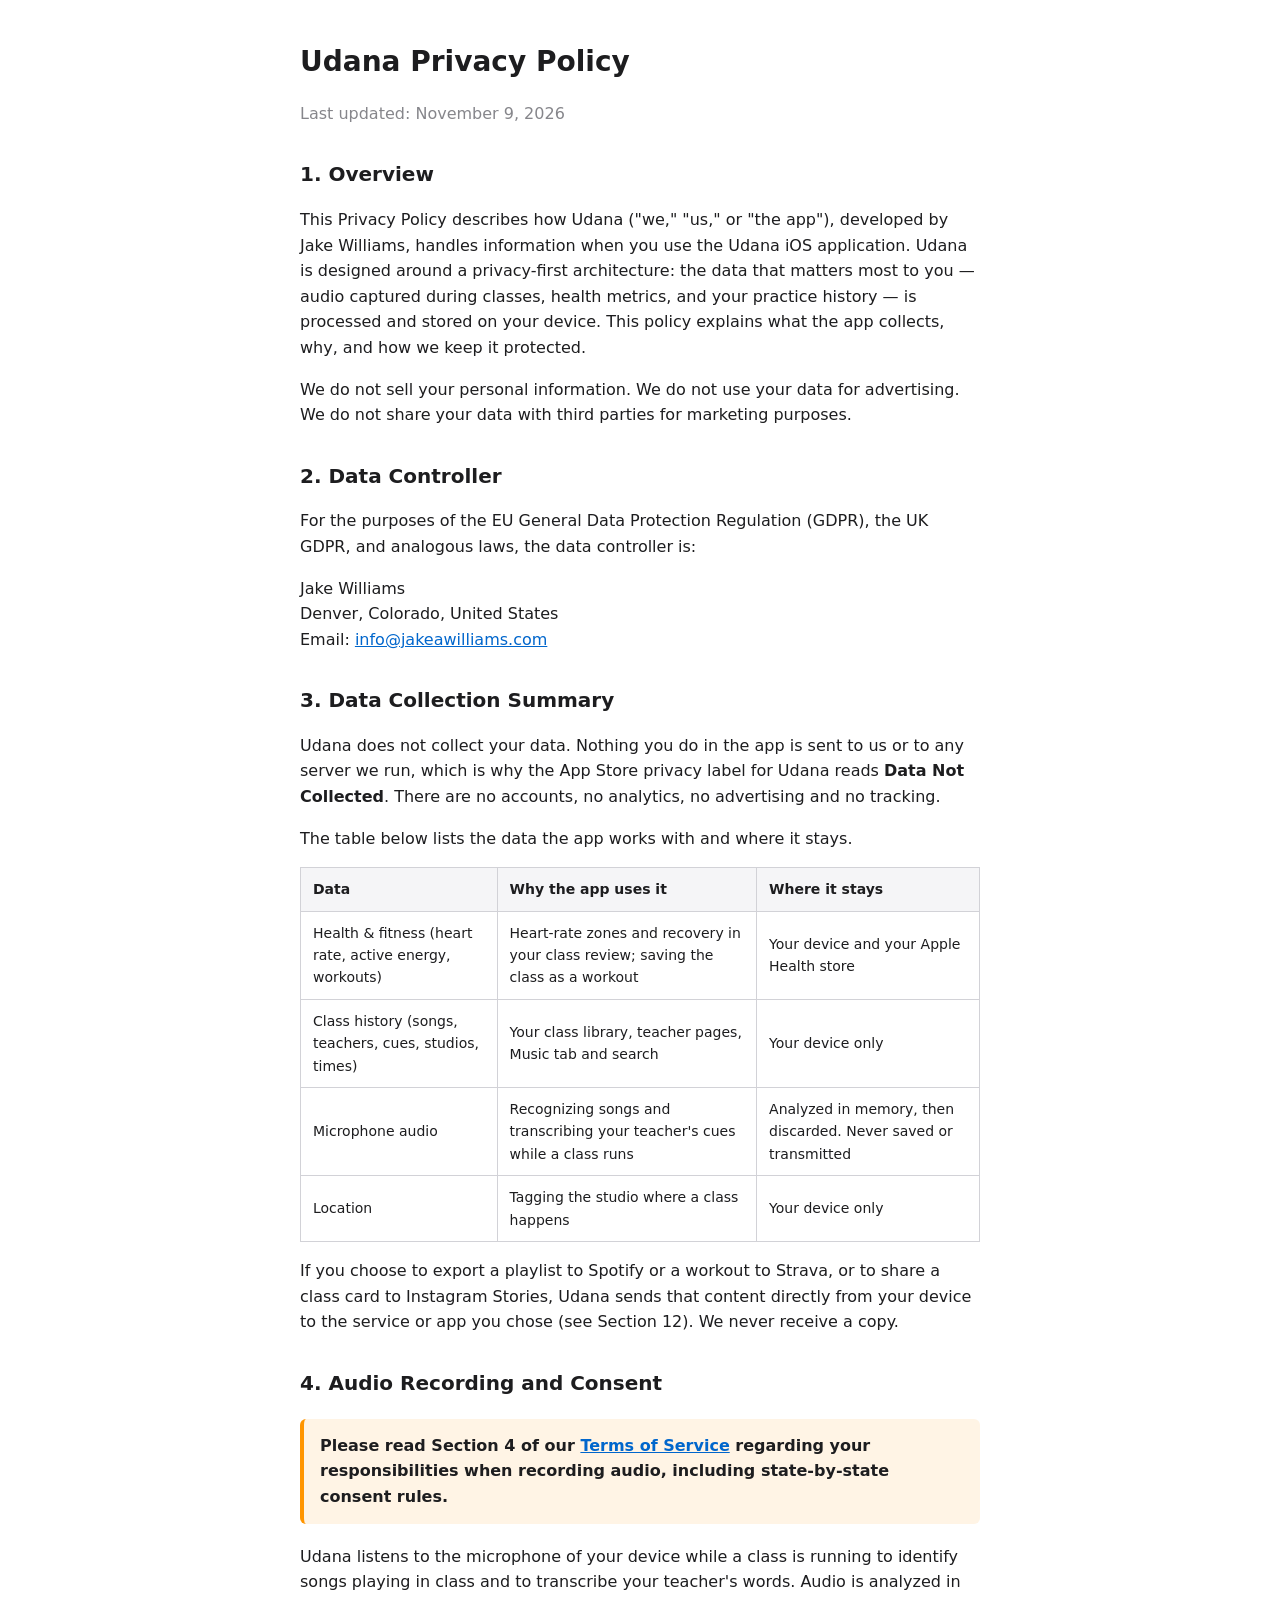
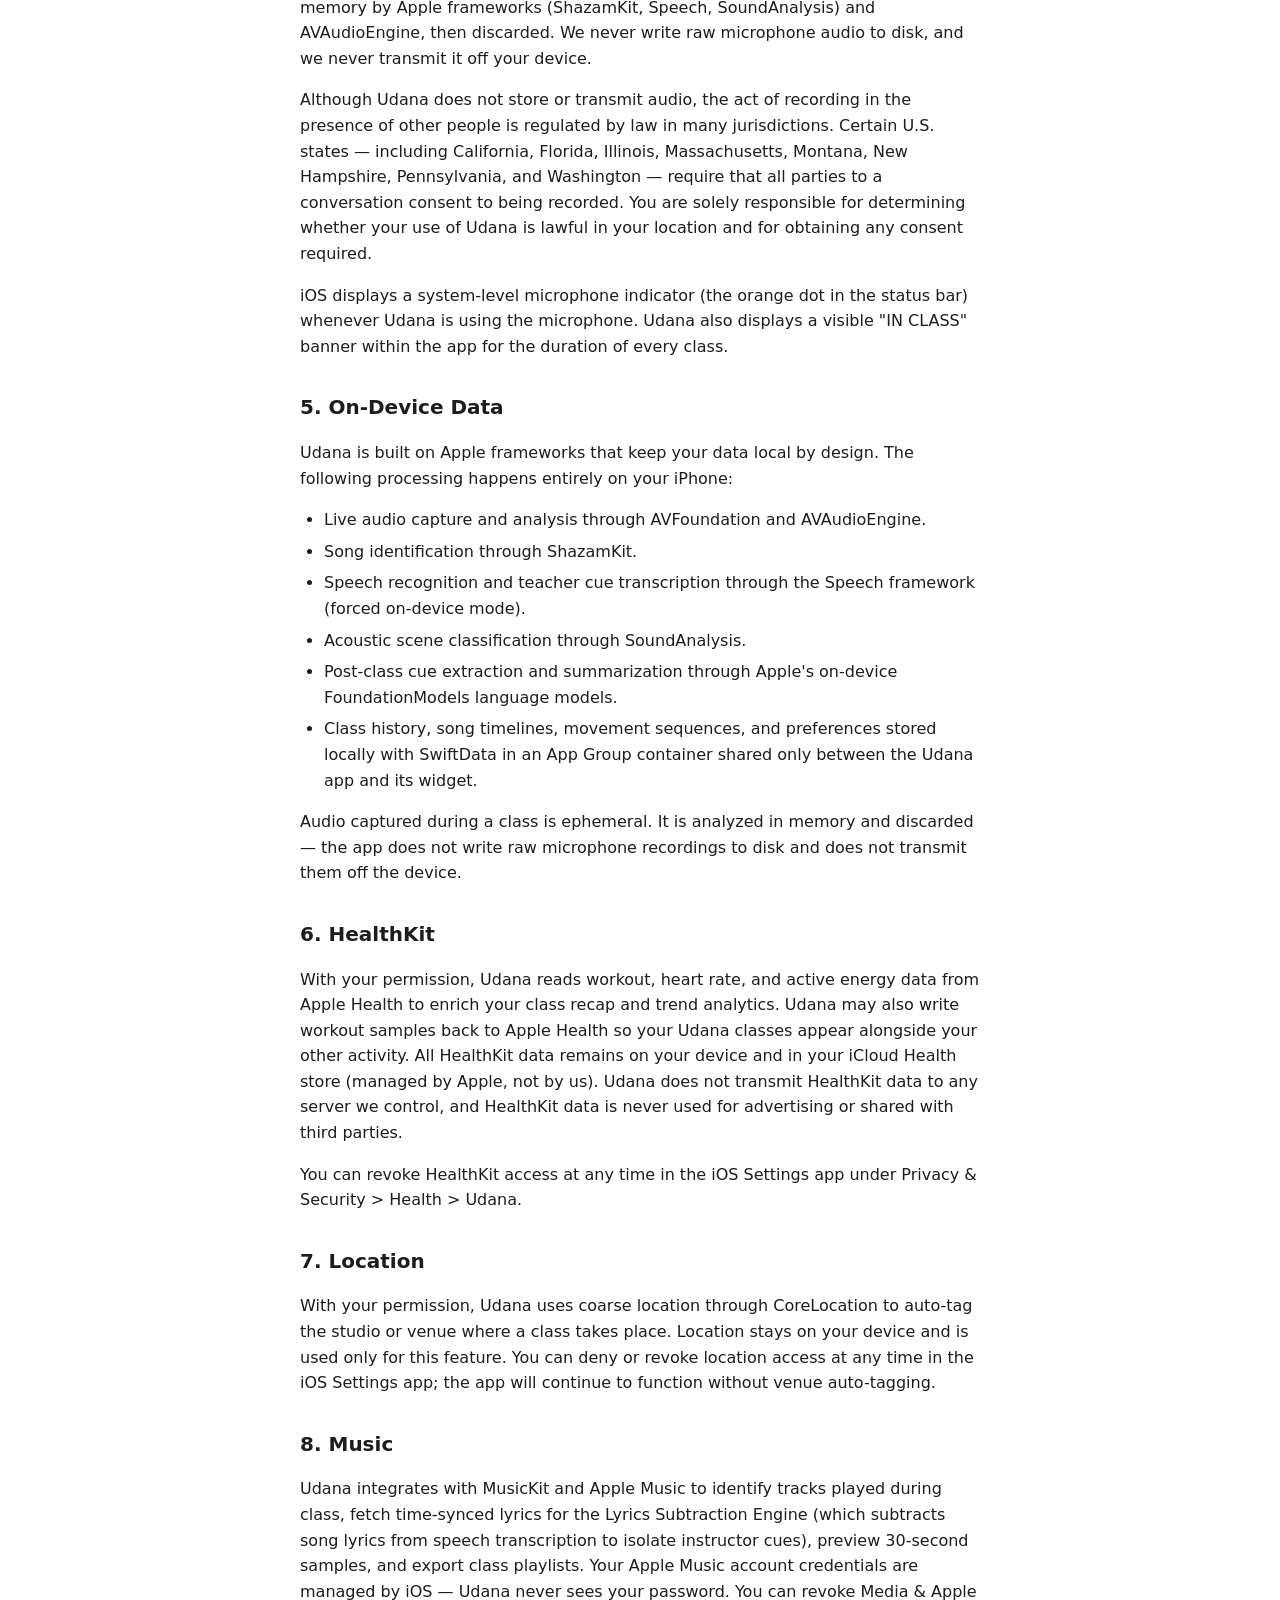
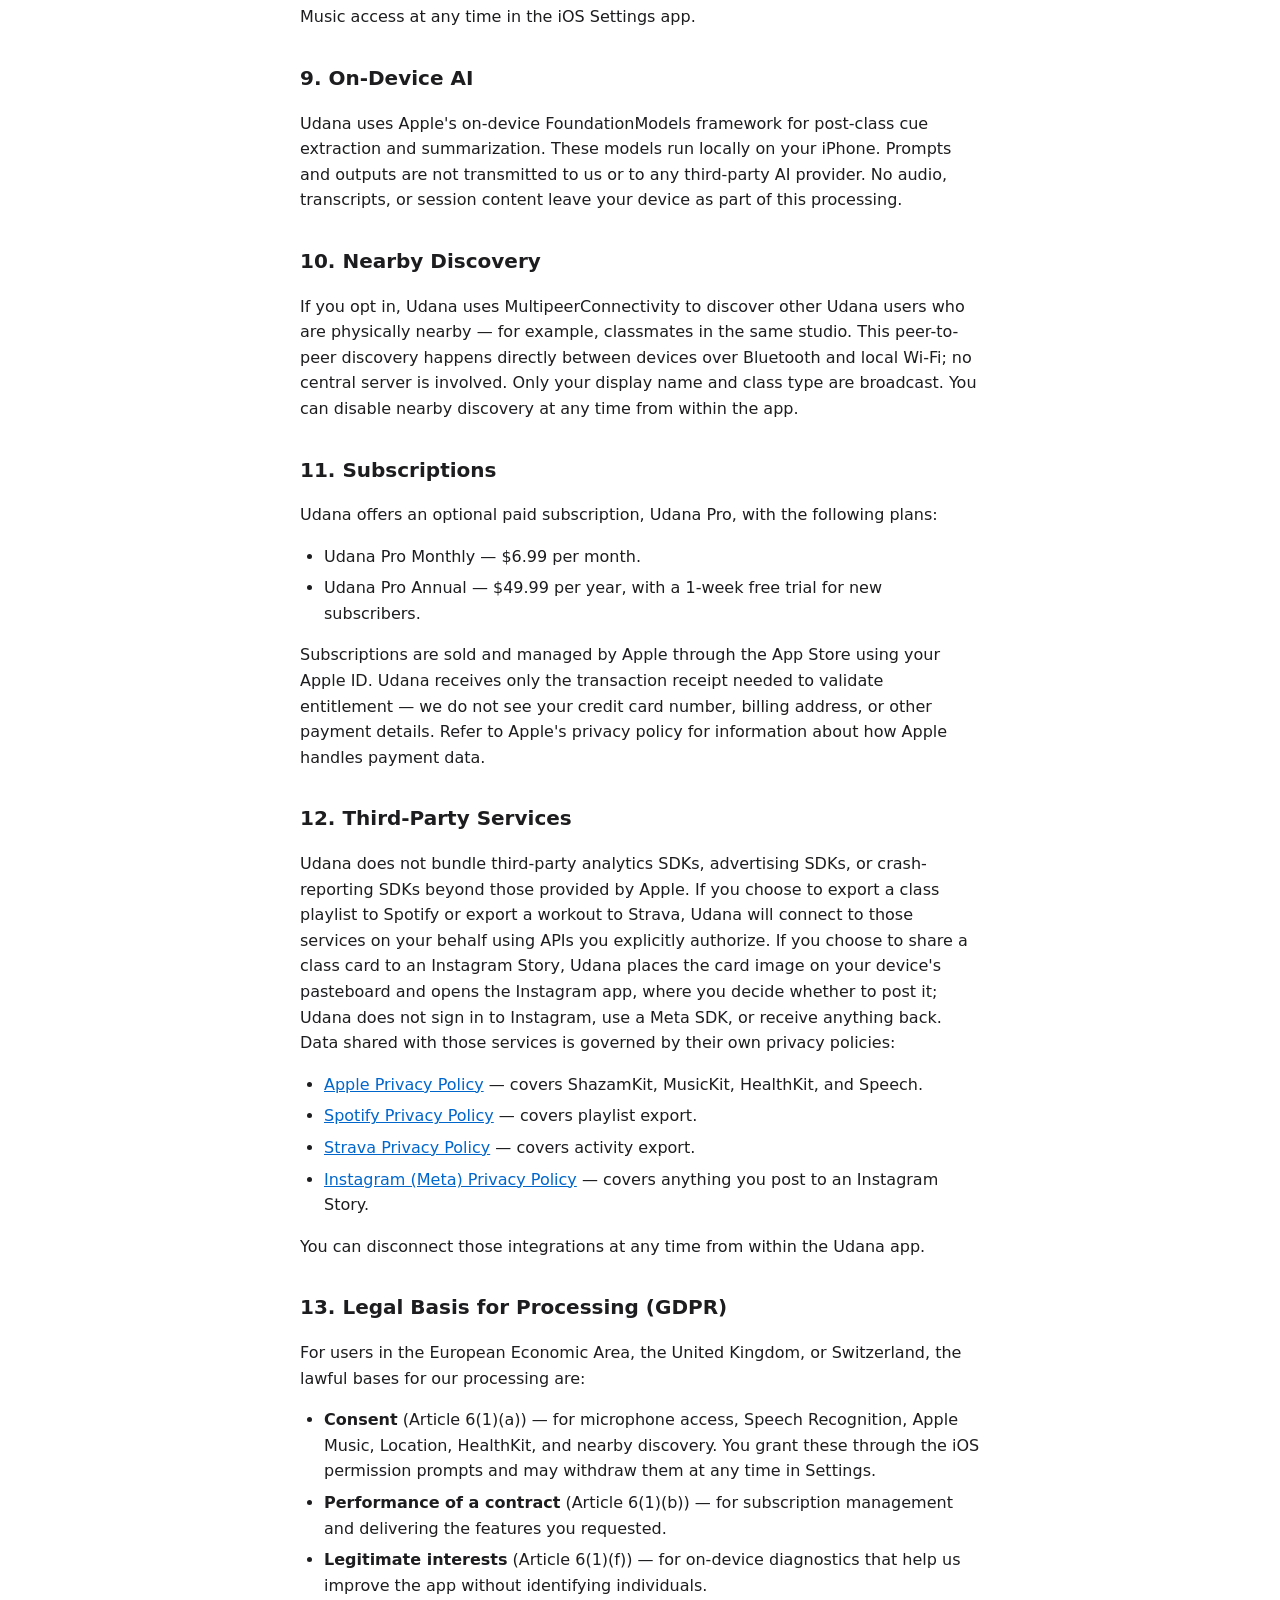
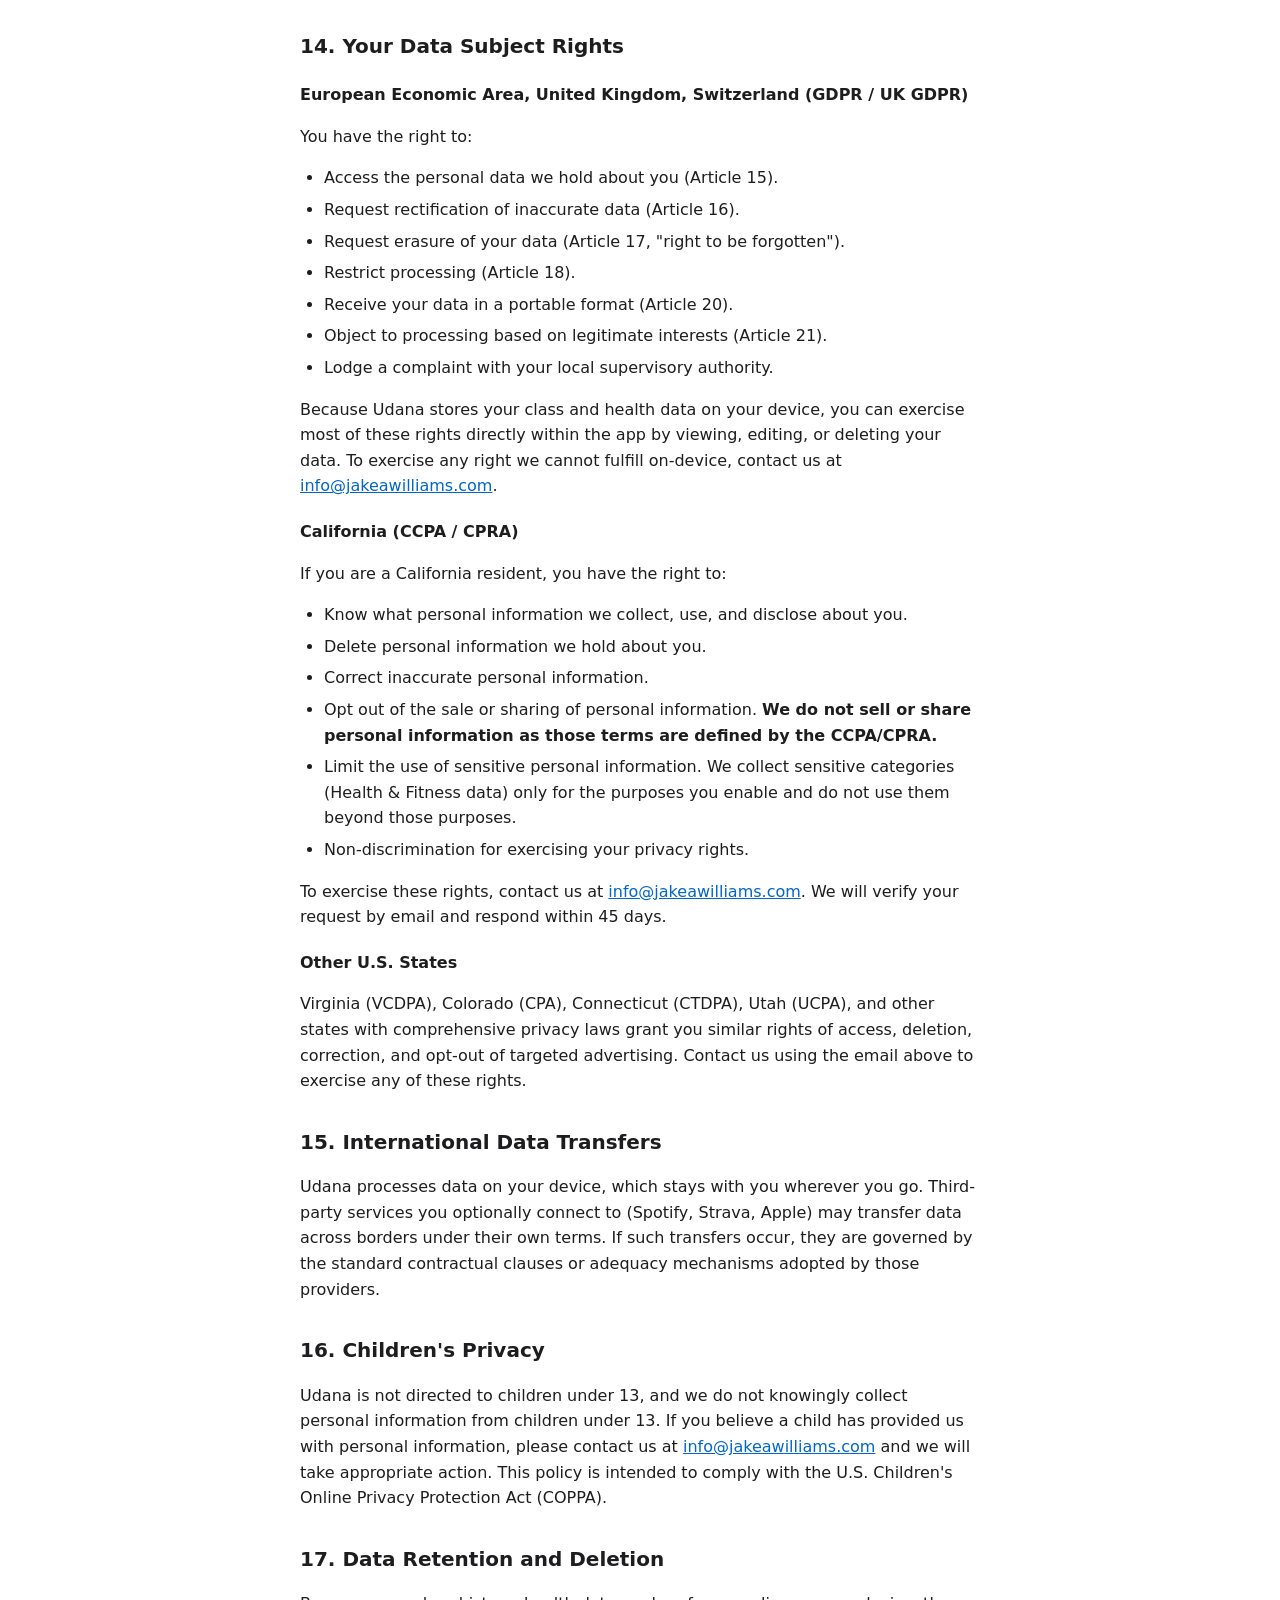
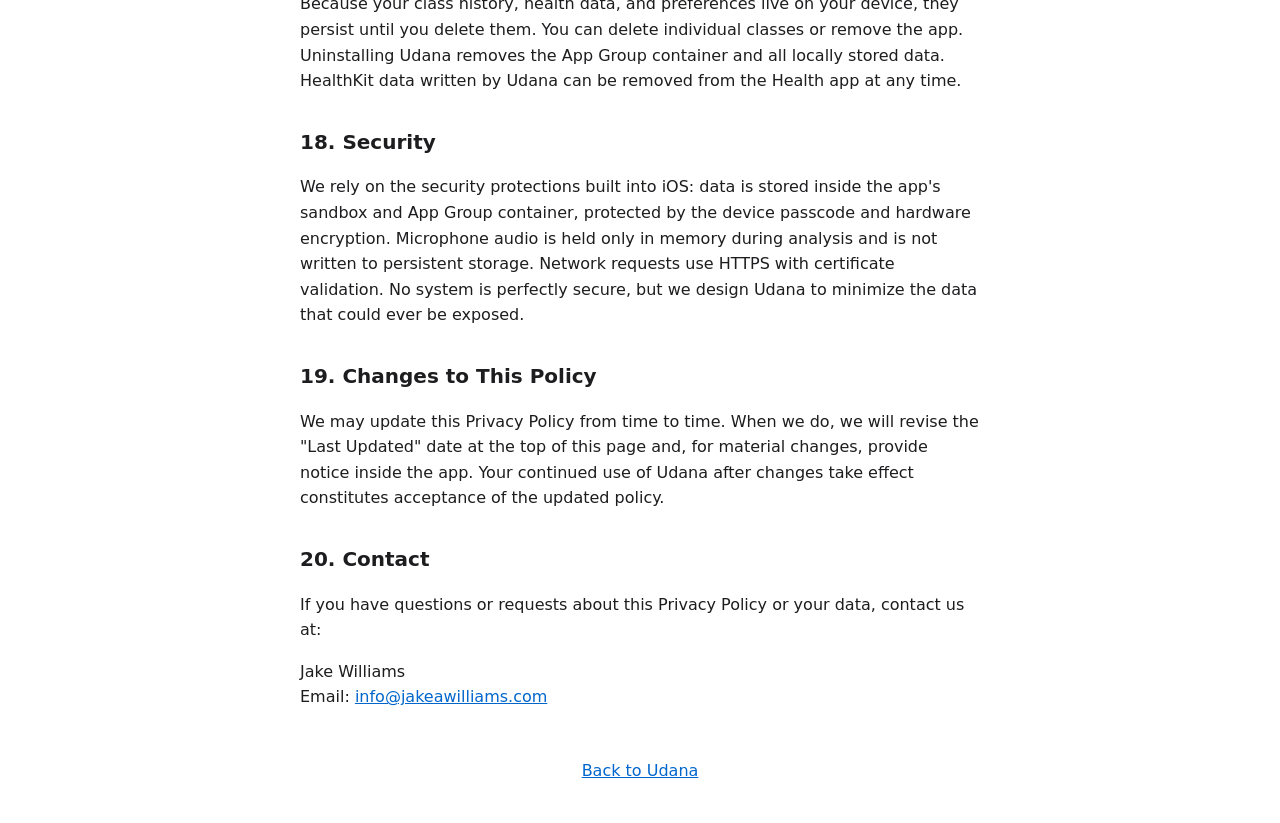
==== commit bb10e887: "Merge 1295105f76021d697223947fdfec5185447e9171 into 4ab9e83277ca78a507210c51a3fc3cea9b79a168" ====
--- a/privacy-policy.html
+++ b/privacy-policy.html
@@ -21,7 +21,7 @@
 </head>
 <body>
     <h1>Udana Privacy Policy</h1>
-    <p class="date">Last updated: April 16, 2026</p>
+    <p class="date">Last updated: November 9, 2026</p>
 
     <h2>1. Overview</h2>
     <p>This Privacy Policy describes how Udana ("we," "us," or "the app"), developed by Jake Williams, handles information when you use the Udana iOS application. Udana is designed around a privacy-first architecture: the data that matters most to you — audio captured during classes, health metrics, and your practice history — is processed and stored on your device. This policy explains what the app collects, why, and how we keep it protected.</p>
@@ -32,50 +32,52 @@
     <p>Jake Williams<br>Denver, Colorado, United States<br>Email: <a href="mailto:info@jakeawilliams.com">info@jakeawilliams.com</a></p>
 
     <h2>3. Data Collection Summary</h2>
-    <p>The table below summarizes the data types the app handles, consistent with our App Store privacy label declarations.</p>
+    <p>Udana does not collect your data. Nothing you do in the app is sent to us or to any server we run, which is why the App Store privacy label for Udana reads <strong>Data Not Collected</strong>. There are no accounts, no analytics, no advertising and no tracking.</p>
+    <p>The table below lists the data the app works with and where it stays.</p>
     <table>
-        <tr><th>Data Type</th><th>Purpose</th><th>Linked to Identity</th><th>Used for Tracking</th><th>Notes</th></tr>
-        <tr><td>Health &amp; Fitness</td><td>App functionality</td><td>Yes</td><td>No</td><td>Heart rate, calories, and workout data from HealthKit — stored on-device only.</td></tr>
-        <tr><td>Fitness &amp; Exercise</td><td>App functionality</td><td>Yes</td><td>No</td><td>Class attendance, workout type, and duration — stored on-device only.</td></tr>
-        <tr><td>Audio Data</td><td>App functionality</td><td>No</td><td>No</td><td>Microphone audio processed on-device in real time for song recognition and instructor cue detection. Raw audio is never stored or transmitted.</td></tr>
-        <tr><td>Coarse Location</td><td>App functionality</td><td>No</td><td>No</td><td>Used only to match users who attended the same class at the same studio.</td></tr>
+        <tr><th>Data</th><th>Why the app uses it</th><th>Where it stays</th></tr>
+        <tr><td>Health &amp; fitness (heart rate, active energy, workouts)</td><td>Heart-rate zones and recovery in your class review; saving the class as a workout</td><td>Your device and your Apple Health store</td></tr>
+        <tr><td>Class history (songs, teachers, cues, studios, times)</td><td>Your class library, teacher pages, Music tab and search</td><td>Your device only</td></tr>
+        <tr><td>Microphone audio</td><td>Recognizing songs and transcribing your teacher's cues while a class runs</td><td>Analyzed in memory, then discarded. Never saved or transmitted</td></tr>
+        <tr><td>Location</td><td>Tagging the studio where a class happens</td><td>Your device only</td></tr>
     </table>
+    <p>If you choose to export a playlist to Spotify or a workout to Strava, or to share a class card to Instagram Stories, Udana sends that content directly from your device to the service or app you chose (see Section 12). We never receive a copy.</p>
 
     <h2>4. Audio Recording and Consent</h2>
     <div class="callout">
         <strong>Please read Section 4 of our <a href="terms-of-service.html">Terms of Service</a> regarding your responsibilities when recording audio, including state-by-state consent rules.</strong>
     </div>
-    <p>Udana listens to the microphone of your device during active sessions to identify songs playing in class and to transcribe your instructor's cues. Audio is analyzed in memory by Apple frameworks (ShazamKit, Speech, SoundAnalysis) and AVAudioEngine, then discarded. We never write raw microphone audio to disk, and we never transmit it off your device.</p>
+    <p>Udana listens to the microphone of your device while a class is running to identify songs playing in class and to transcribe your teacher's words. Audio is analyzed in memory by Apple frameworks (ShazamKit, Speech, SoundAnalysis) and AVAudioEngine, then discarded. We never write raw microphone audio to disk, and we never transmit it off your device.</p>
     <p>Although Udana does not store or transmit audio, the act of recording in the presence of other people is regulated by law in many jurisdictions. Certain U.S. states — including California, Florida, Illinois, Massachusetts, Montana, New Hampshire, Pennsylvania, and Washington — require that all parties to a conversation consent to being recorded. You are solely responsible for determining whether your use of Udana is lawful in your location and for obtaining any consent required.</p>
-    <p>iOS displays a system-level microphone indicator (the orange dot in the status bar) whenever Udana is listening. Udana also displays a visible "LISTENING" banner within the app for the duration of every session.</p>
+    <p>iOS displays a system-level microphone indicator (the orange dot in the status bar) whenever Udana is using the microphone. Udana also displays a visible "IN CLASS" banner within the app for the duration of every class.</p>
 
     <h2>5. On-Device Data</h2>
     <p>Udana is built on Apple frameworks that keep your data local by design. The following processing happens entirely on your iPhone:</p>
     <ul>
         <li>Live audio capture and analysis through AVFoundation and AVAudioEngine.</li>
         <li>Song identification through ShazamKit.</li>
-        <li>Speech recognition and instructor cue transcription through the Speech framework (forced on-device mode).</li>
+        <li>Speech recognition and teacher cue transcription through the Speech framework (forced on-device mode).</li>
         <li>Acoustic scene classification through SoundAnalysis.</li>
-        <li>Post-session cue extraction and summarization through Apple's on-device FoundationModels language models.</li>
+        <li>Post-class cue extraction and summarization through Apple's on-device FoundationModels language models.</li>
         <li>Class history, song timelines, movement sequences, and preferences stored locally with SwiftData in an App Group container shared only between the Udana app and its widget.</li>
     </ul>
     <p>Audio captured during a class is ephemeral. It is analyzed in memory and discarded — the app does not write raw microphone recordings to disk and does not transmit them off the device.</p>
 
     <h2>6. HealthKit</h2>
-    <p>With your permission, Udana reads workout, heart rate, and active energy data from Apple Health to enrich your class recap and trend analytics. Udana may also write workout samples back to Apple Health so your Udana sessions appear alongside your other activity. All HealthKit data remains on your device and in your iCloud Health store (managed by Apple, not by us). Udana does not transmit HealthKit data to any server we control, and HealthKit data is never used for advertising or shared with third parties.</p>
+    <p>With your permission, Udana reads workout, heart rate, and active energy data from Apple Health to enrich your class recap and trend analytics. Udana may also write workout samples back to Apple Health so your Udana classes appear alongside your other activity. All HealthKit data remains on your device and in your iCloud Health store (managed by Apple, not by us). Udana does not transmit HealthKit data to any server we control, and HealthKit data is never used for advertising or shared with third parties.</p>
     <p>You can revoke HealthKit access at any time in the iOS Settings app under Privacy &amp; Security &gt; Health &gt; Udana.</p>
 
     <h2>7. Location</h2>
-    <p>With your permission, Udana uses coarse location through CoreLocation to auto-tag the studio or venue where a class takes place and to help match you with other attendees of the same class at the same studio. Location is used only for these features. You can deny or revoke location access at any time in the iOS Settings app; the app will continue to function without venue auto-tagging.</p>
+    <p>With your permission, Udana uses coarse location through CoreLocation to auto-tag the studio or venue where a class takes place. Location stays on your device and is used only for this feature. You can deny or revoke location access at any time in the iOS Settings app; the app will continue to function without venue auto-tagging.</p>
 
     <h2>8. Music</h2>
     <p>Udana integrates with MusicKit and Apple Music to identify tracks played during class, fetch time-synced lyrics for the Lyrics Subtraction Engine (which subtracts song lyrics from speech transcription to isolate instructor cues), preview 30-second samples, and export class playlists. Your Apple Music account credentials are managed by iOS — Udana never sees your password. You can revoke Media &amp; Apple Music access at any time in the iOS Settings app.</p>
 
     <h2>9. On-Device AI</h2>
-    <p>Udana uses Apple's on-device FoundationModels framework for post-session cue extraction and summarization. These models run locally on your iPhone. Prompts and outputs are not transmitted to us or to any third-party AI provider. No audio, transcripts, or session content leave your device as part of this processing.</p>
+    <p>Udana uses Apple's on-device FoundationModels framework for post-class cue extraction and summarization. These models run locally on your iPhone. Prompts and outputs are not transmitted to us or to any third-party AI provider. No audio, transcripts, or session content leave your device as part of this processing.</p>
 
     <h2>10. Nearby Discovery</h2>
-    <p>During a class, Udana can use MultipeerConnectivity to find teachers using Udana who are physically nearby, so you can tag who taught your class in one tap. This peer-to-peer discovery happens directly between devices over Bluetooth and local Wi-Fi; no central server is involved. While it is on, nearby Udana users can see your display name, whether you take or teach classes, your class type and your studio name. No health data, audio or location coordinates are shared. The feature is on by default, iOS asks for Local Network access before it starts, and you can turn it off at any time in Settings under In the Studio &gt; Find Teachers Nearby.</p>
+    <p>If you opt in, Udana uses MultipeerConnectivity to discover other Udana users who are physically nearby — for example, classmates in the same studio. This peer-to-peer discovery happens directly between devices over Bluetooth and local Wi-Fi; no central server is involved. Only your display name and class type are broadcast. You can disable nearby discovery at any time from within the app.</p>
 
     <h2>11. Subscriptions</h2>
     <p>Udana offers an optional paid subscription, Udana Pro, with the following plans:</p>
@@ -86,11 +88,12 @@
     <p>Subscriptions are sold and managed by Apple through the App Store using your Apple ID. Udana receives only the transaction receipt needed to validate entitlement — we do not see your credit card number, billing address, or other payment details. Refer to Apple's privacy policy for information about how Apple handles payment data.</p>
 
     <h2>12. Third-Party Services</h2>
-    <p>Udana does not bundle third-party analytics SDKs, advertising SDKs, or crash-reporting SDKs beyond those provided by Apple. If you choose to export a class playlist to Spotify or export a workout to Strava, Udana will connect to those services on your behalf using APIs you explicitly authorize. Data shared with those services is governed by their own privacy policies:</p>
+    <p>Udana does not bundle third-party analytics SDKs, advertising SDKs, or crash-reporting SDKs beyond those provided by Apple. If you choose to export a class playlist to Spotify or export a workout to Strava, Udana will connect to those services on your behalf using APIs you explicitly authorize. If you choose to share a class card to an Instagram Story, Udana places the card image on your device's pasteboard and opens the Instagram app, where you decide whether to post it; Udana does not sign in to Instagram, use a Meta SDK, or receive anything back. Data shared with those services is governed by their own privacy policies:</p>
     <ul>
         <li><a href="https://www.apple.com/legal/privacy/">Apple Privacy Policy</a> — covers ShazamKit, MusicKit, HealthKit, and Speech.</li>
         <li><a href="https://www.spotify.com/us/legal/privacy-policy/">Spotify Privacy Policy</a> — covers playlist export.</li>
         <li><a href="https://www.strava.com/legal/privacy">Strava Privacy Policy</a> — covers activity export.</li>
+        <li><a href="https://privacycenter.instagram.com/policy">Instagram (Meta) Privacy Policy</a> — covers anything you post to an Instagram Story.</li>
     </ul>
     <p>You can disconnect those integrations at any time from within the Udana app.</p>
 
@@ -138,7 +141,7 @@
     <p>Udana is not directed to children under 13, and we do not knowingly collect personal information from children under 13. If you believe a child has provided us with personal information, please contact us at <a href="mailto:info@jakeawilliams.com">info@jakeawilliams.com</a> and we will take appropriate action. This policy is intended to comply with the U.S. Children's Online Privacy Protection Act (COPPA).</p>
 
     <h2>17. Data Retention and Deletion</h2>
-    <p>Because your class history, health data, and preferences live on your device, they persist until you delete them. You can delete individual sessions, clear your entire history, or remove the app. Uninstalling Udana removes the App Group container and all locally stored data. HealthKit data written by Udana can be removed from the Health app at any time.</p>
+    <p>Because your class history, health data, and preferences live on your device, they persist until you delete them. You can delete individual classes or remove the app. Uninstalling Udana removes the App Group container and all locally stored data. HealthKit data written by Udana can be removed from the Health app at any time.</p>
 
     <h2>18. Security</h2>
     <p>We rely on the security protections built into iOS: data is stored inside the app's sandbox and App Group container, protected by the device passcode and hardware encryption. Microphone audio is held only in memory during analysis and is not written to persistent storage. Network requests use HTTPS with certificate validation. No system is perfectly secure, but we design Udana to minimize the data that could ever be exposed.</p>
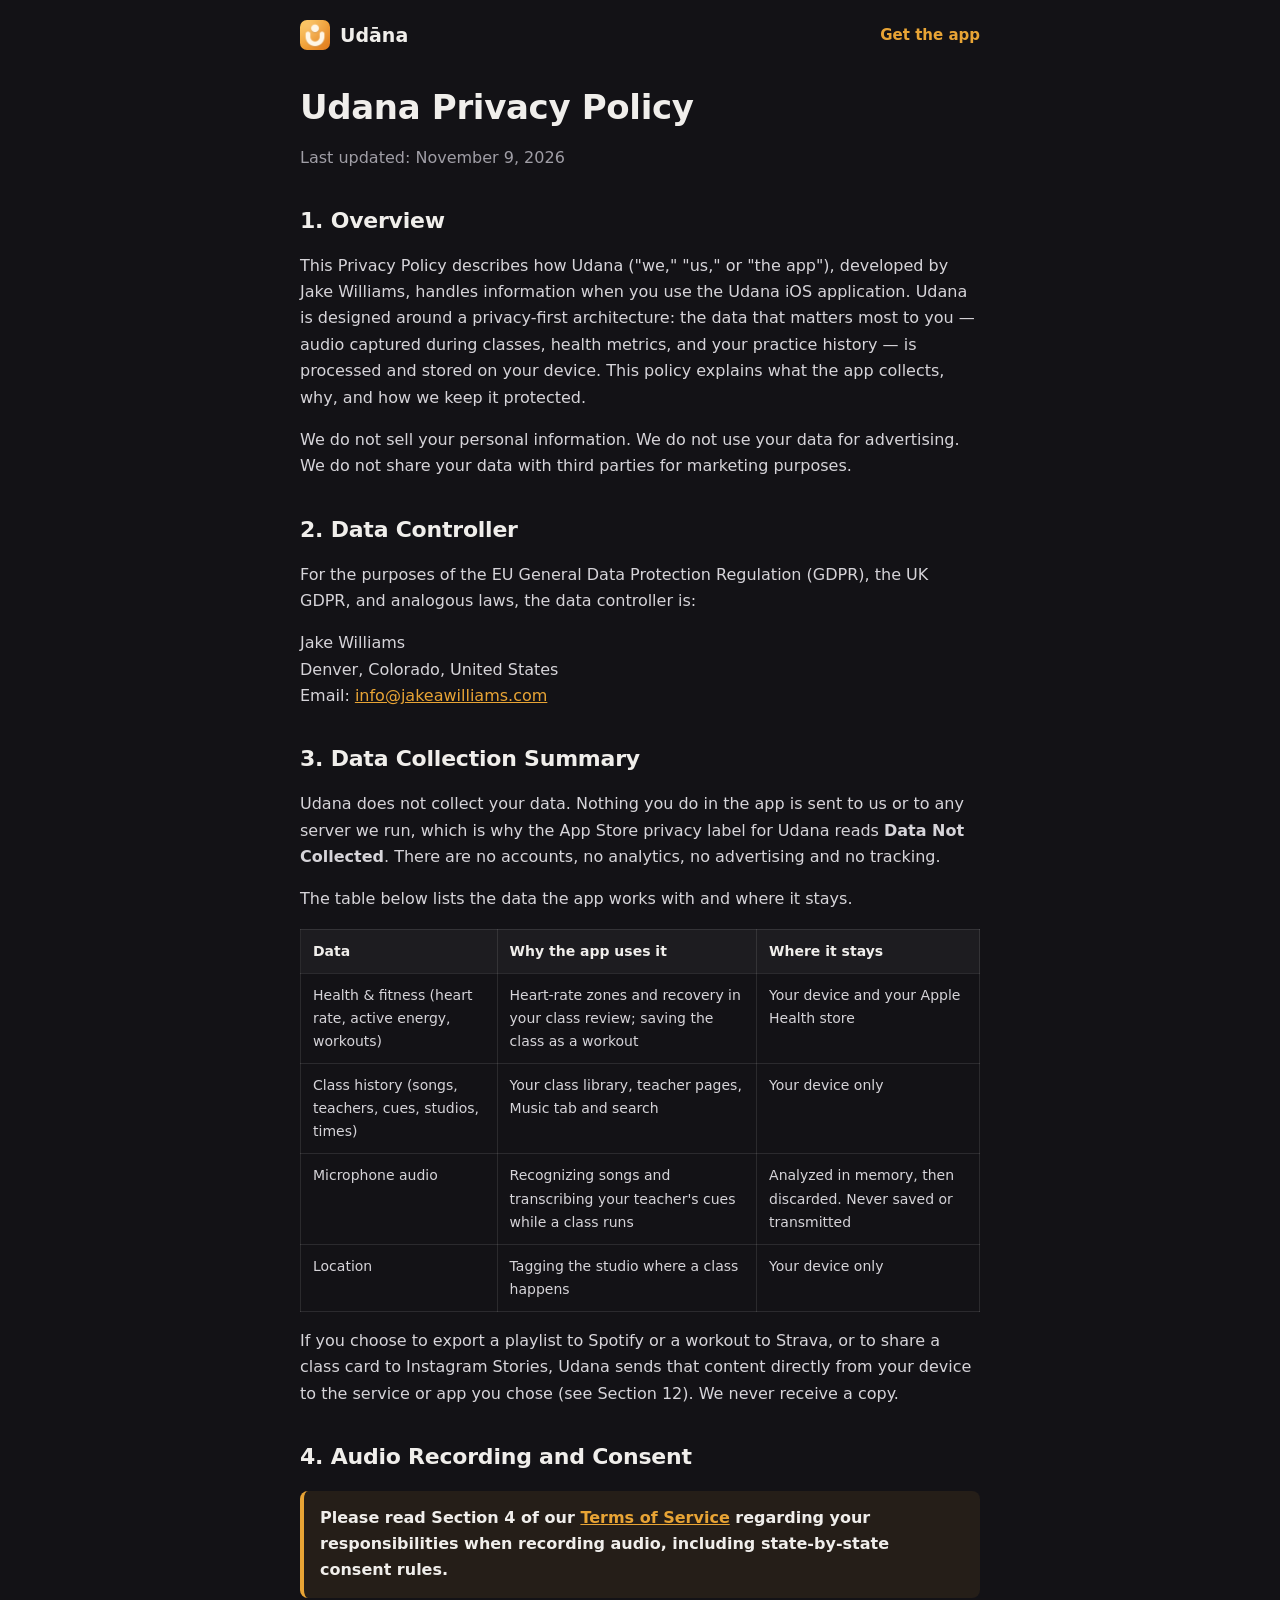
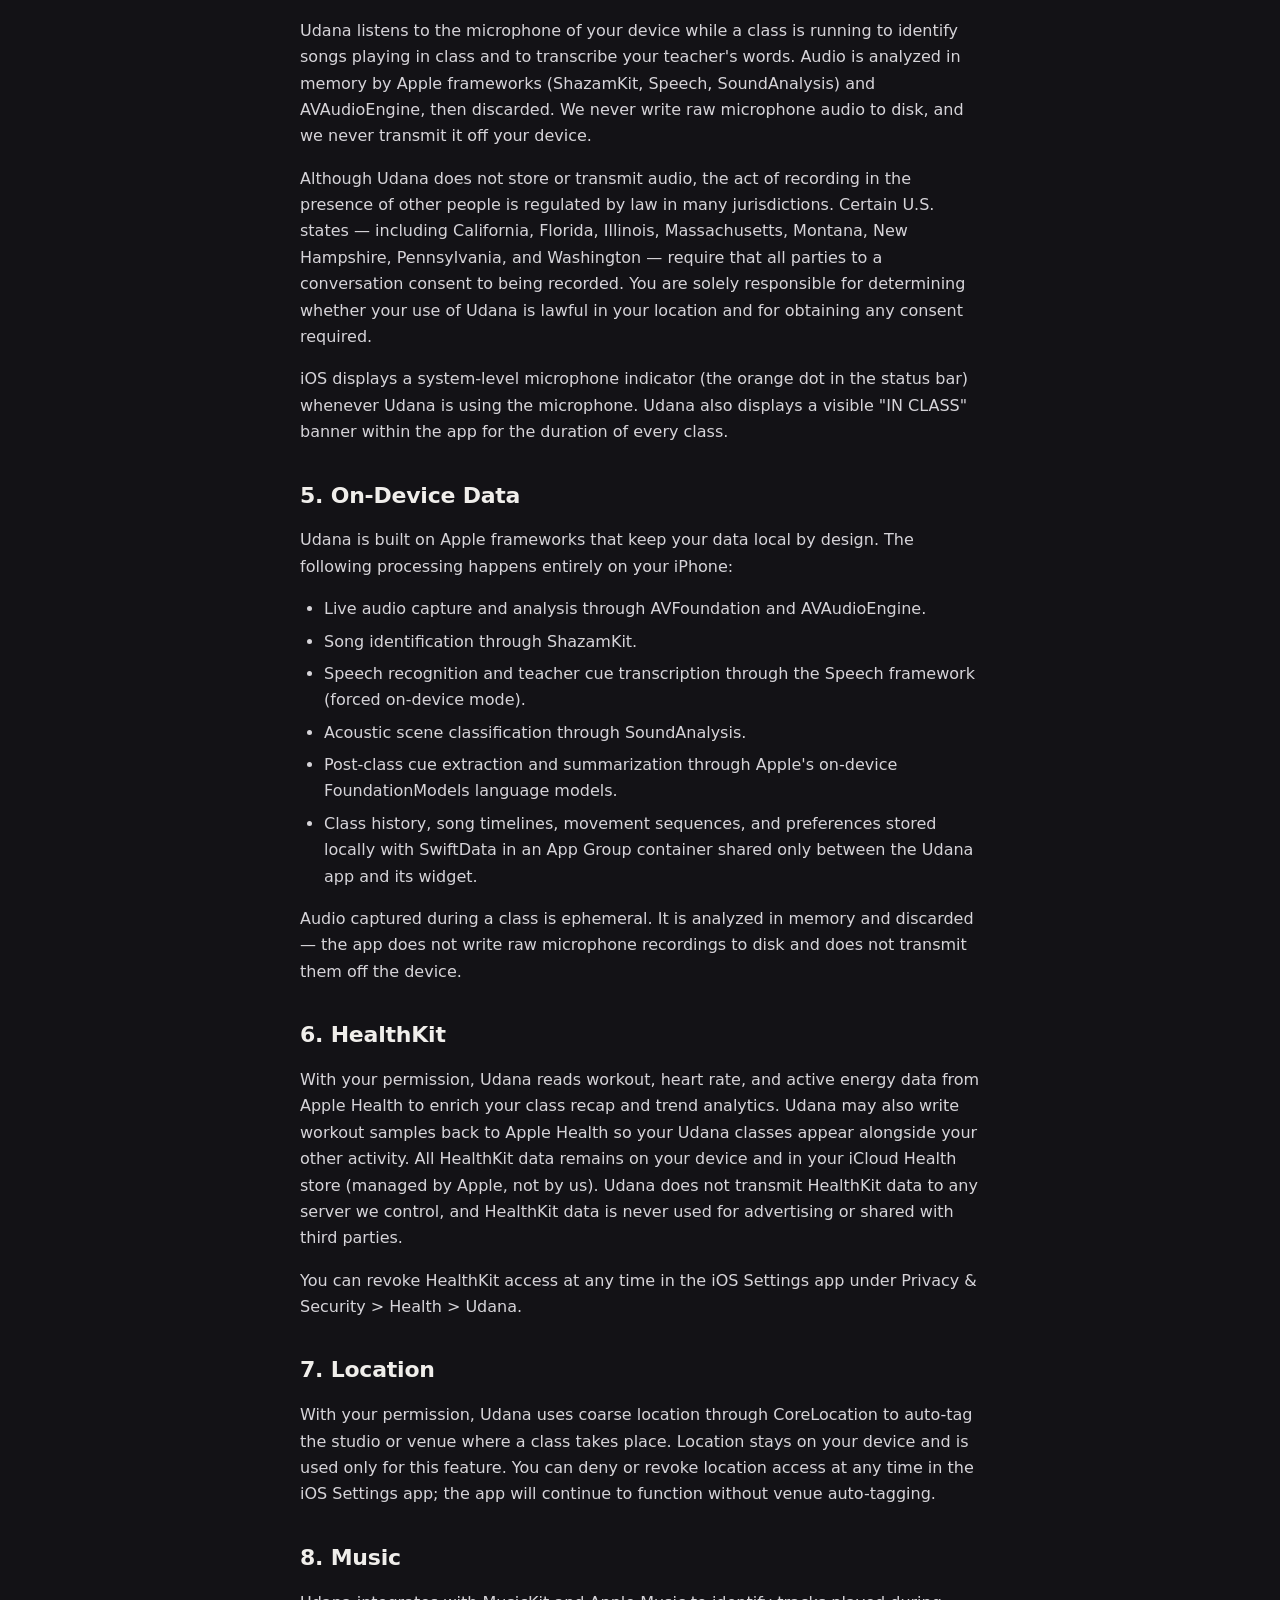
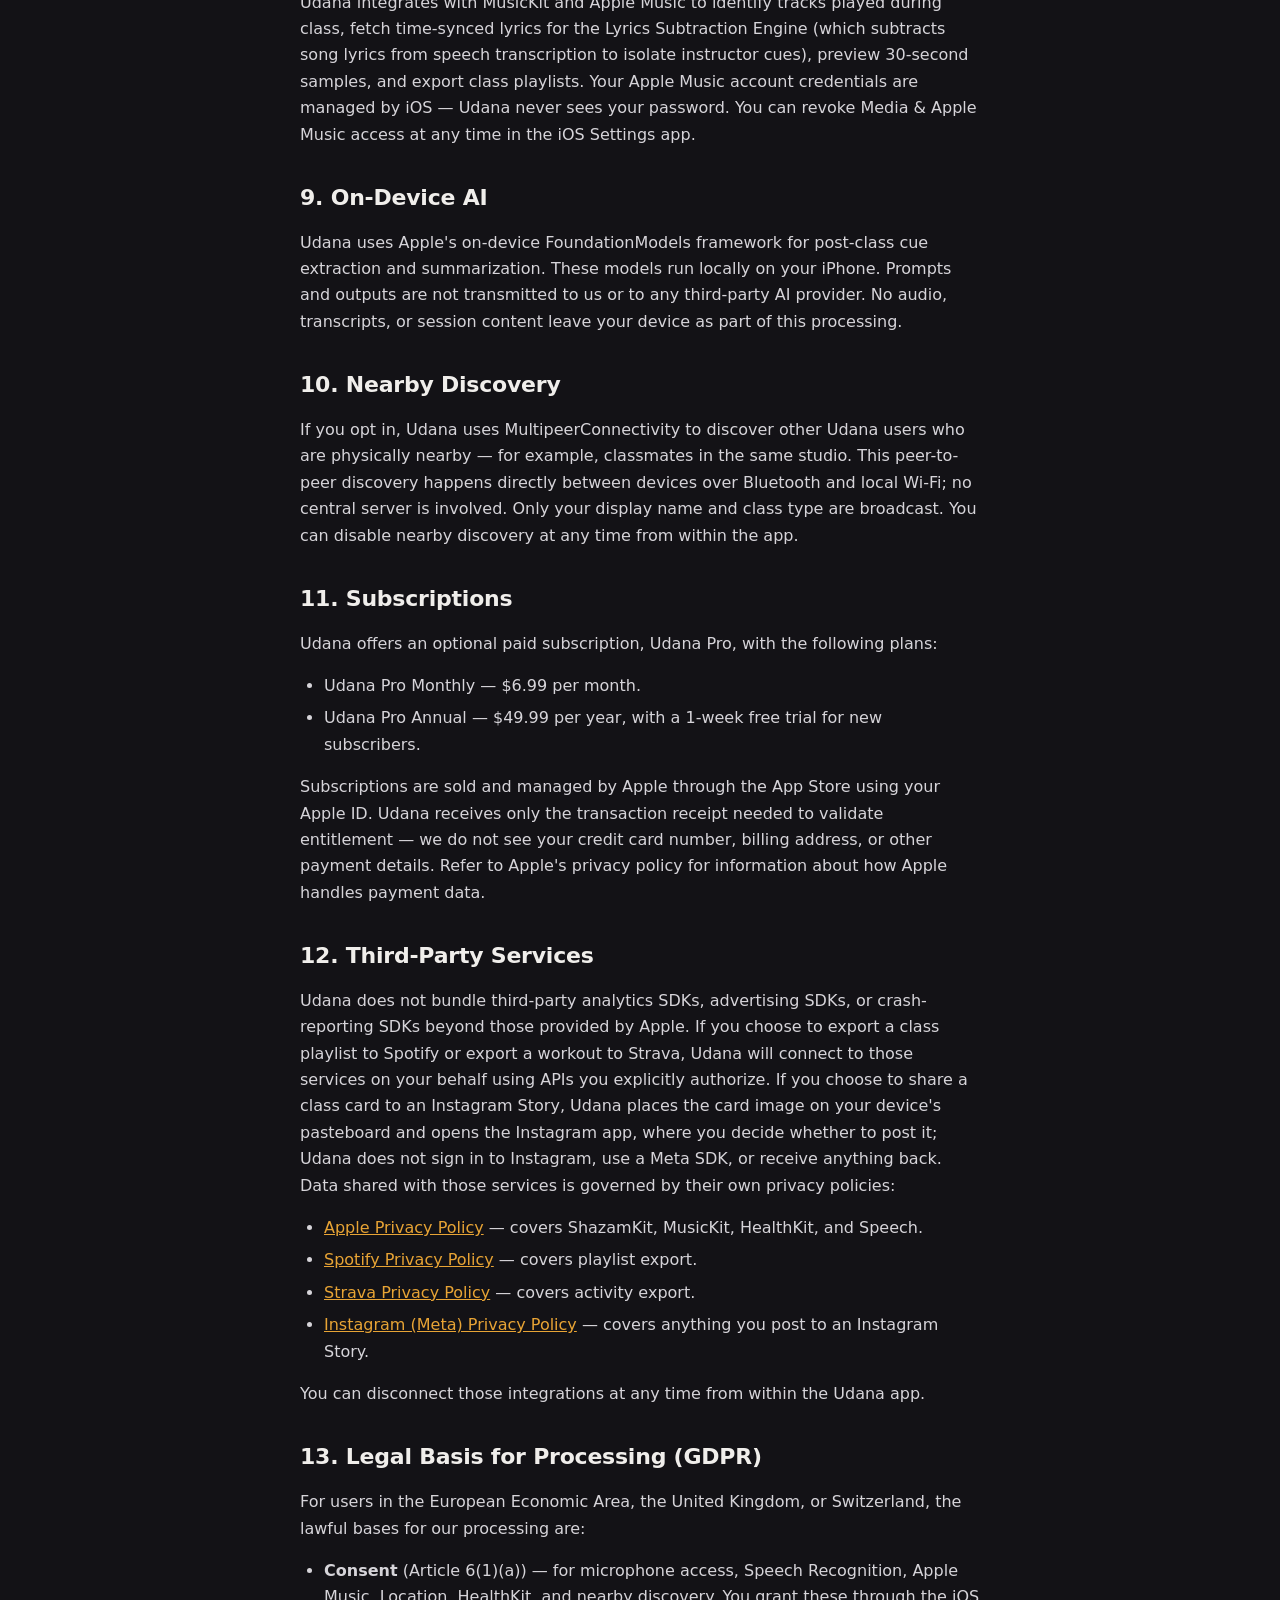
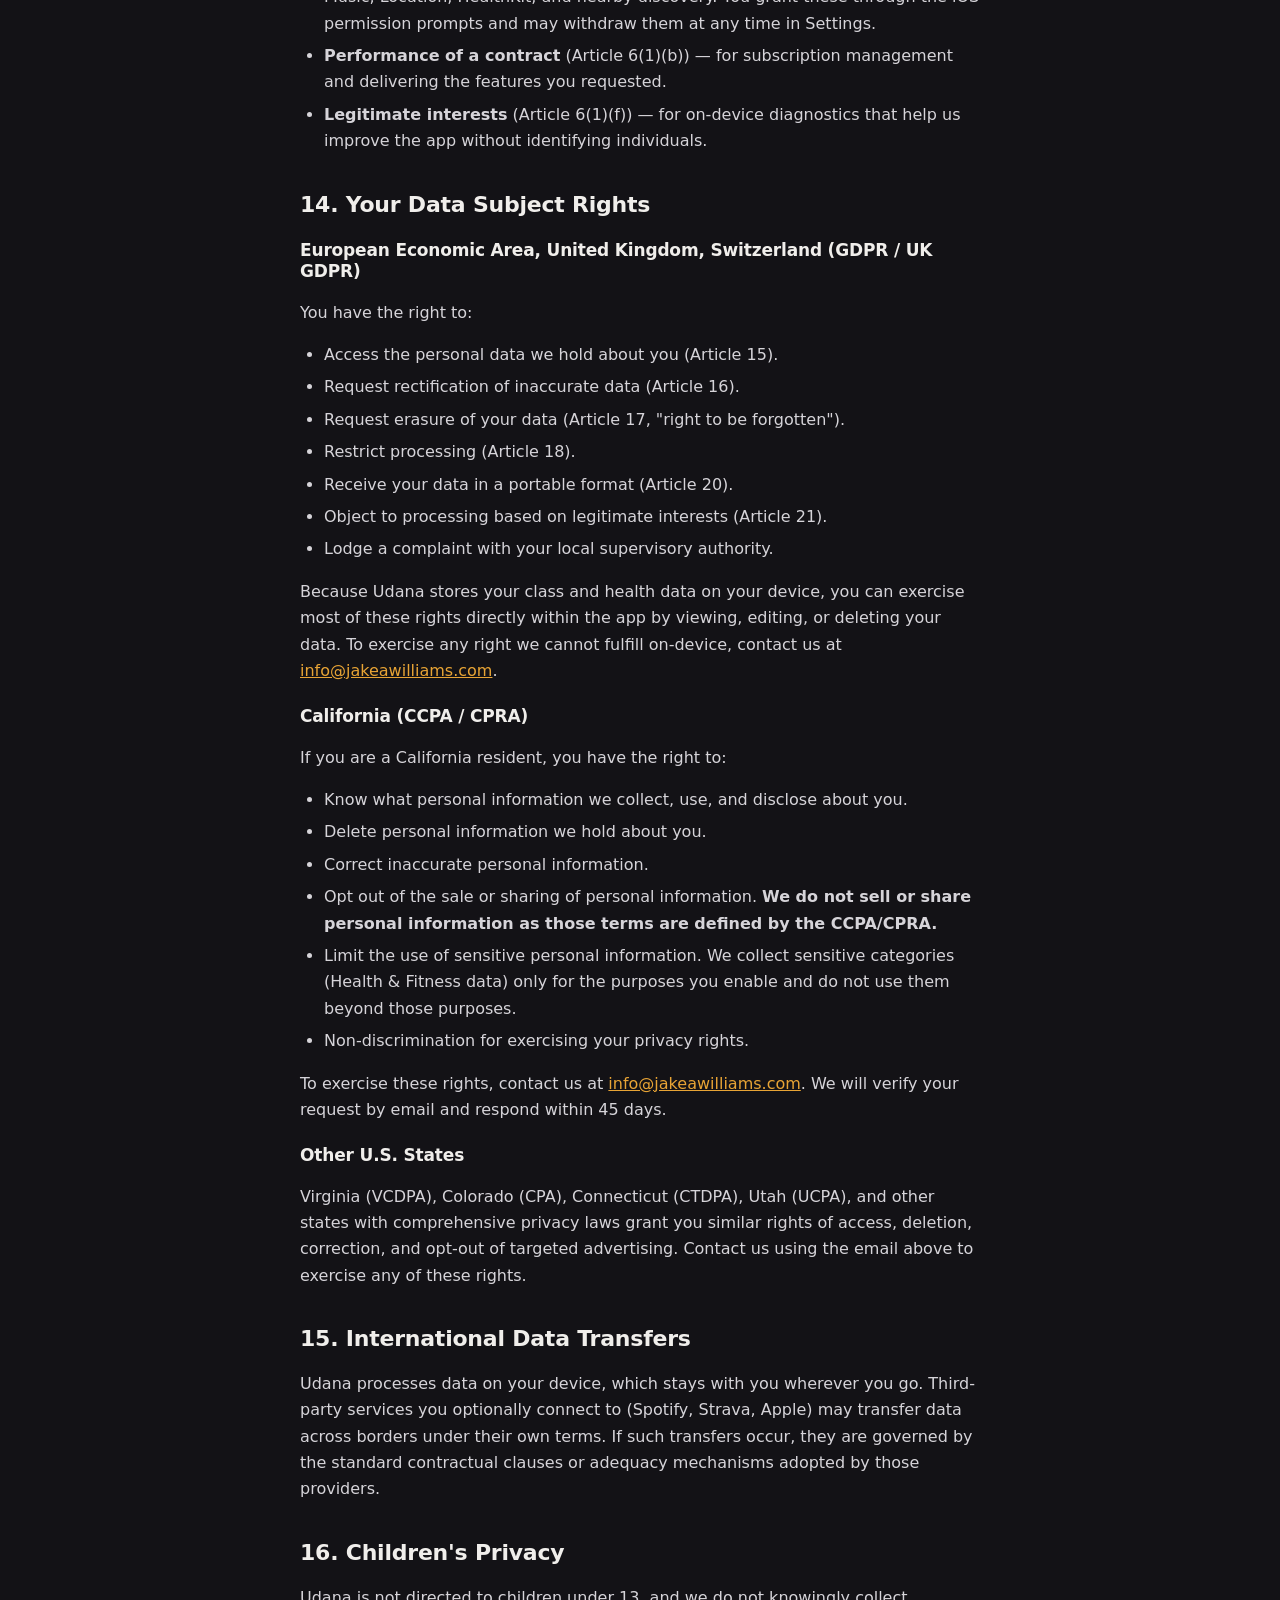
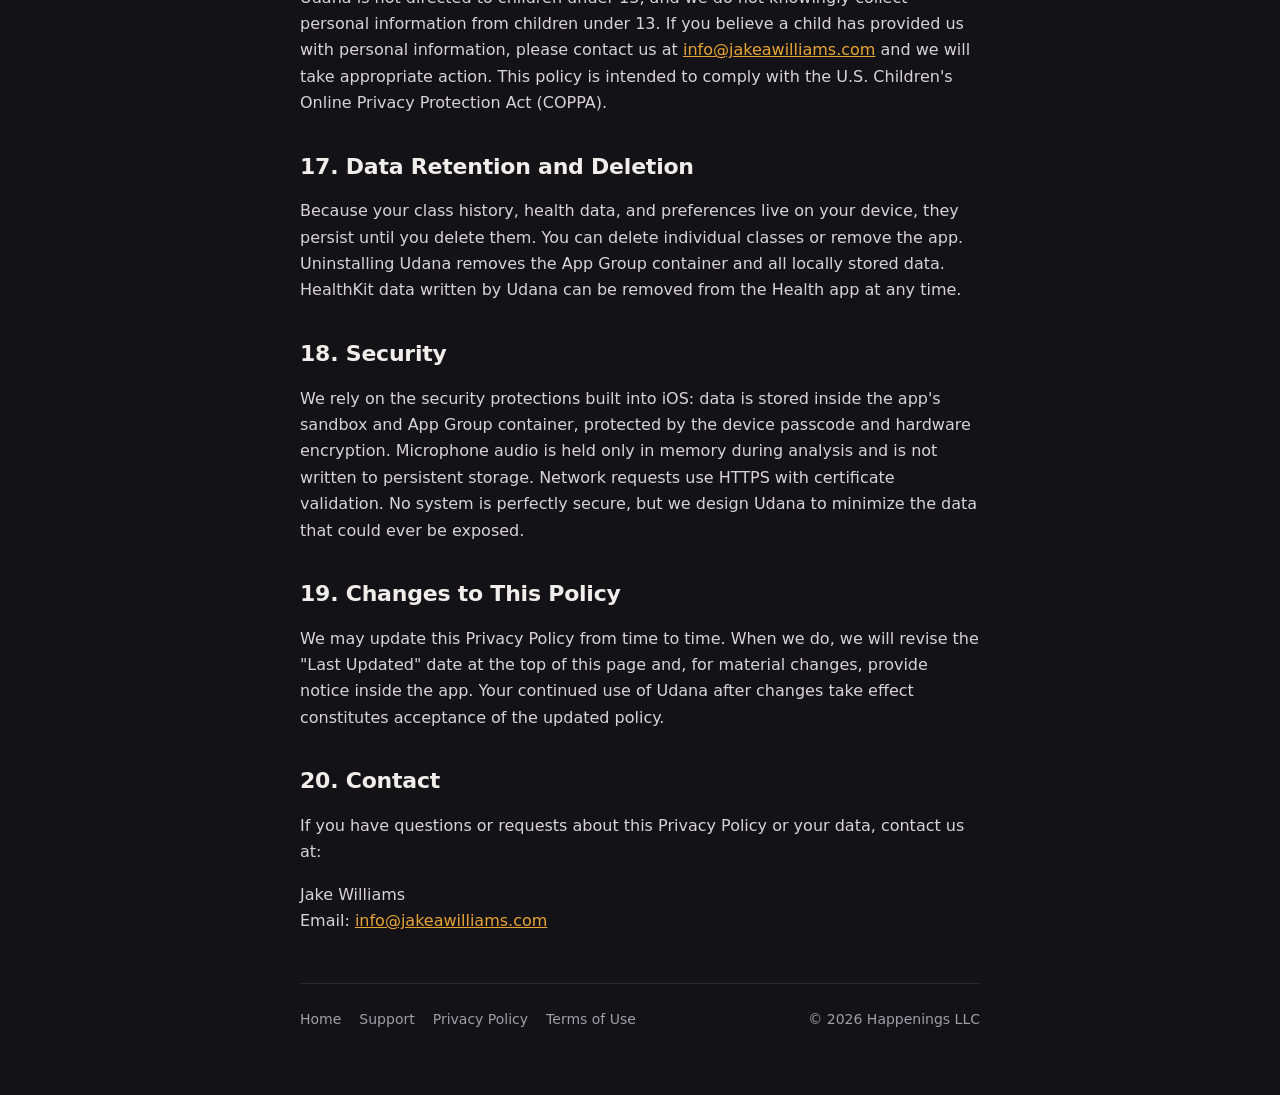
==== commit 339878fd: "Landing page for the App Store listing: one promise, App Store button above the fold, benefit sectio" ====
--- a/privacy-policy.html
+++ b/privacy-policy.html
@@ -3,23 +3,19 @@
 <head>
     <meta charset="UTF-8">
     <meta name="viewport" content="width=device-width, initial-scale=1.0">
-    <title>Udana — Privacy Policy</title>
-    <style>
-        body { font-family: -apple-system, system-ui, sans-serif; max-width: 680px; margin: 40px auto; padding: 0 20px; color: #1d1d1f; line-height: 1.6; }
-        h1 { font-size: 28px; margin-bottom: 8px; }
-        h2 { font-size: 20px; margin-top: 32px; }
-        h3 { font-size: 16px; margin-top: 20px; }
-        .date { color: #86868b; margin-bottom: 32px; }
-        .callout { background: #fff4e5; border-left: 4px solid #ff9500; padding: 14px 16px; border-radius: 6px; margin: 20px 0; }
-        a { color: #0066cc; }
-        table { width: 100%; border-collapse: collapse; margin: 16px 0; }
-        th, td { border: 1px solid #d2d2d7; padding: 10px 12px; text-align: left; font-size: 14px; }
-        th { background: #f5f5f7; font-weight: 600; }
-        ul { padding-left: 24px; }
-        li { margin-bottom: 6px; }
-    </style>
+    <title>Udāna Privacy Policy</title>
+    <meta name="description" content="How Udāna handles your information: class sound is understood on your iPhone and never saved, no account, no ads, and your library stays on your device.">
+    <meta name="theme-color" content="#131216">
+    <meta name="color-scheme" content="dark">
+    <meta name="apple-itunes-app" content="app-id=6762299975">
+    <link rel="icon" type="image/png" href="assets/favicon.png">
+    <link rel="apple-touch-icon" href="assets/apple-touch-icon.png">
+    <link rel="stylesheet" href="assets/site.css">
 </head>
 <body>
+<div class="page">
+    <nav class="topnav"><a class="brand" href="./"><img src="assets/icon.png" alt="" width="30" height="30">Udāna</a><a class="get" href="https://apps.apple.com/app/id6762299975">Get the app</a></nav>
+
     <h1>Udana Privacy Policy</h1>
     <p class="date">Last updated: November 9, 2026</p>
 
@@ -153,6 +149,8 @@
     <p>If you have questions or requests about this Privacy Policy or your data, contact us at:</p>
     <p>Jake Williams<br>Email: <a href="mailto:info@jakeawilliams.com">info@jakeawilliams.com</a></p>
 
-    <p style="margin-top: 48px; text-align: center;"><a href="index.html">Back to Udana</a></p>
+
+    <footer class="sitefoot"><div><a href="./">Home</a><a href="support.html">Support</a><a href="privacy-policy.html">Privacy Policy</a><a href="terms-of-service.html">Terms of Use</a></div><div>&copy; 2026 Happenings LLC</div></footer>
+</div>
 </body>
 </html>
--- a/assets/site.css
+++ b/assets/site.css
@@ -0,0 +1,28 @@
+:root { --bg:#131216; --surface:rgba(255,255,255,0.045); --border:rgba(255,255,255,0.1); --text:#F0EEEB; --muted:#A09EA6; --accent:#E8A435; }
+* { box-sizing: border-box; }
+html { -webkit-text-size-adjust: 100%; }
+body { font-family: -apple-system, BlinkMacSystemFont, "SF Pro Text", system-ui, sans-serif; background: var(--bg); color: var(--text); line-height: 1.65; margin: 0; }
+.page { max-width: 720px; margin: 0 auto; padding: 0 20px 64px; }
+.topnav { display: flex; align-items: center; justify-content: space-between; padding: 20px 0 28px; }
+.topnav .brand { display: flex; align-items: center; gap: 10px; font: 700 19px ui-rounded, "SF Pro Rounded", system-ui, sans-serif; color: var(--text); text-decoration: none; }
+.topnav .brand img { width: 30px; height: 30px; border-radius: 7px; }
+.topnav a.get { color: var(--accent); text-decoration: none; font-weight: 600; font-size: 15px; }
+h1, h2, h3 { font-family: ui-rounded, "SF Pro Rounded", -apple-system, system-ui, sans-serif; letter-spacing: -0.01em; line-height: 1.25; }
+h1 { font-size: 34px; margin: 8px 0 8px; }
+h2 { font-size: 22px; margin-top: 36px; }
+h3 { font-size: 17px; margin-top: 22px; }
+p, li, td { color: #D6D4D9; }
+.subtitle, .date { color: var(--muted); margin-bottom: 32px; }
+a { color: var(--accent); }
+ul { padding-left: 24px; }
+li { margin-bottom: 6px; }
+.faq { background: var(--surface); border: 1px solid var(--border); border-radius: 16px; padding: 18px 20px; margin-bottom: 12px; }
+.faq h3 { margin-top: 0; }
+.faq p { margin-bottom: 0; }
+.callout { background: rgba(232,164,53,0.08); border-left: 4px solid var(--accent); padding: 14px 16px; border-radius: 8px; margin: 20px 0; }
+table { width: 100%; border-collapse: collapse; margin: 16px 0; display: block; overflow-x: auto; }
+th, td { border: 1px solid var(--border); padding: 10px 12px; text-align: left; font-size: 14px; vertical-align: top; }
+th { background: var(--surface); font-weight: 600; color: var(--text); }
+.sitefoot { border-top: 1px solid var(--border); margin-top: 48px; padding-top: 24px; color: var(--muted); font-size: 14px; display: flex; flex-wrap: wrap; gap: 18px; justify-content: space-between; }
+.sitefoot a { color: var(--muted); text-decoration: none; margin-right: 18px; }
+.sitefoot a:hover { color: var(--text); }
